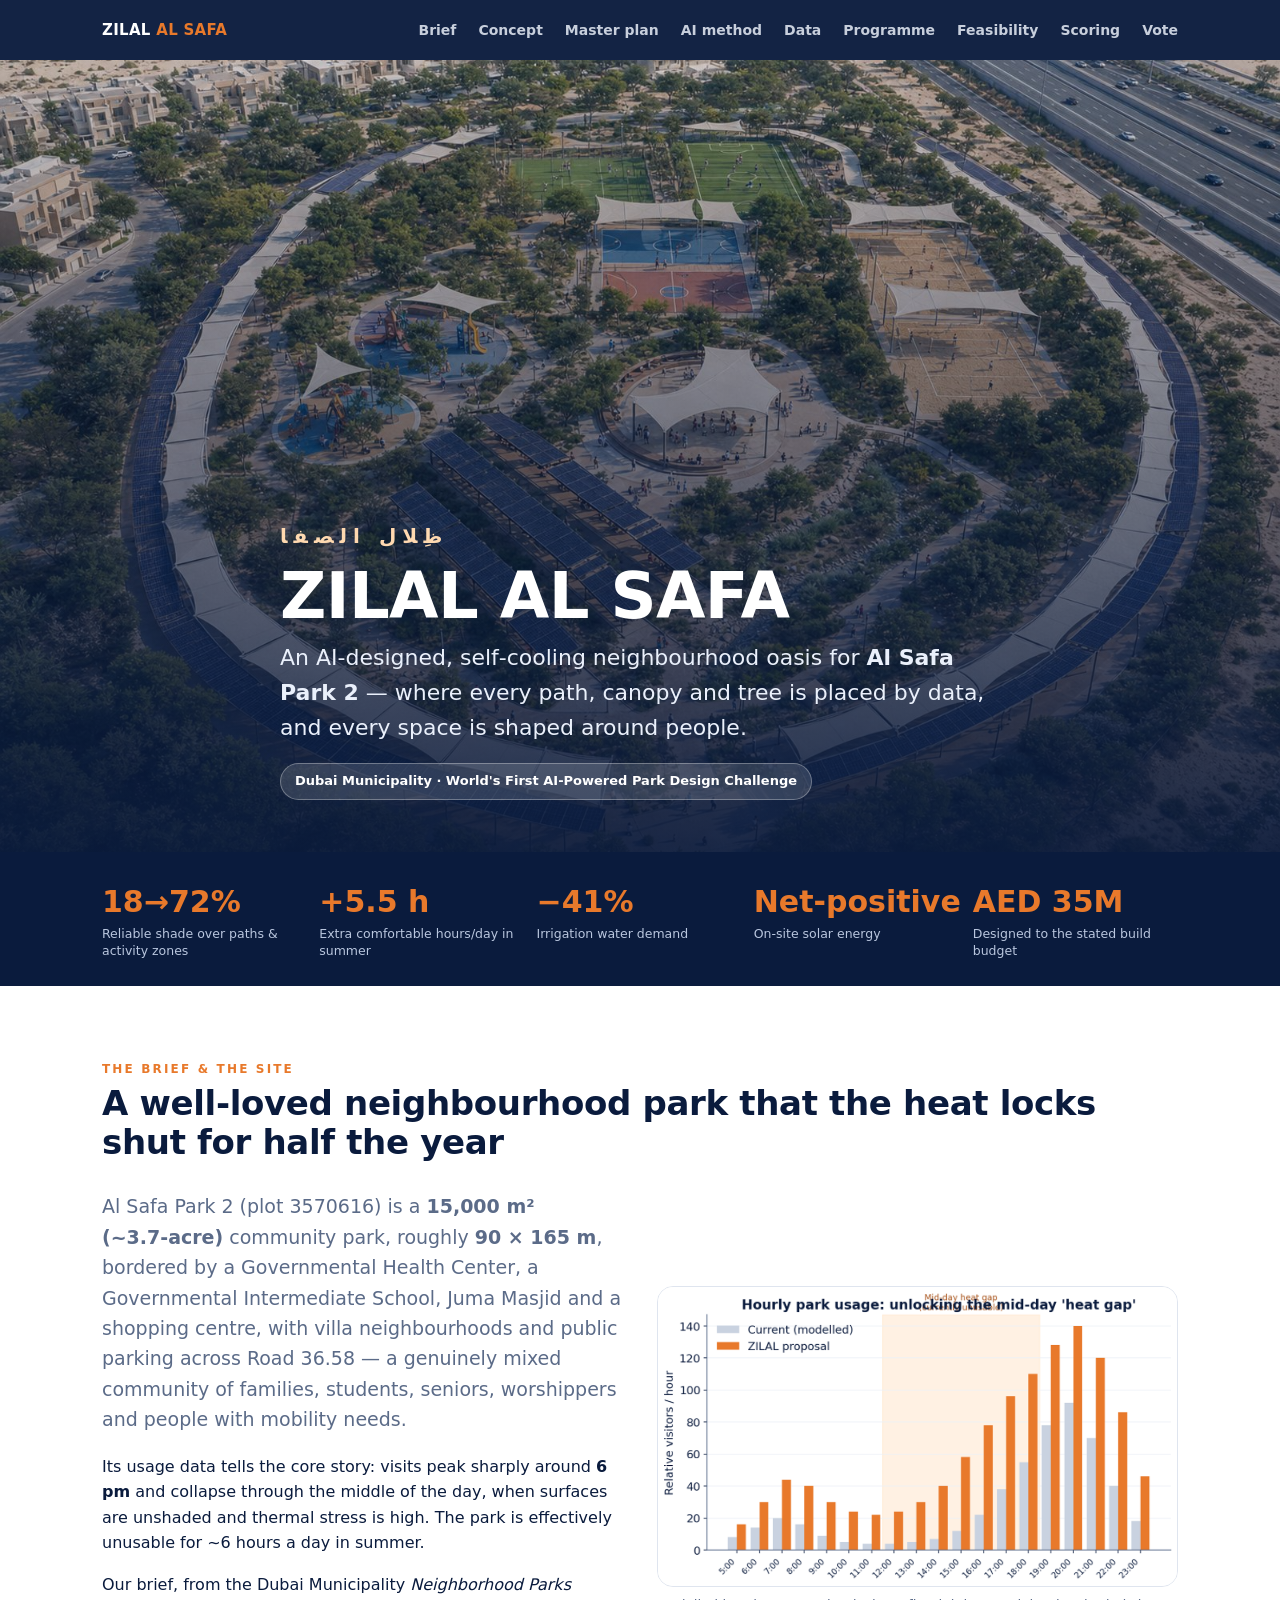
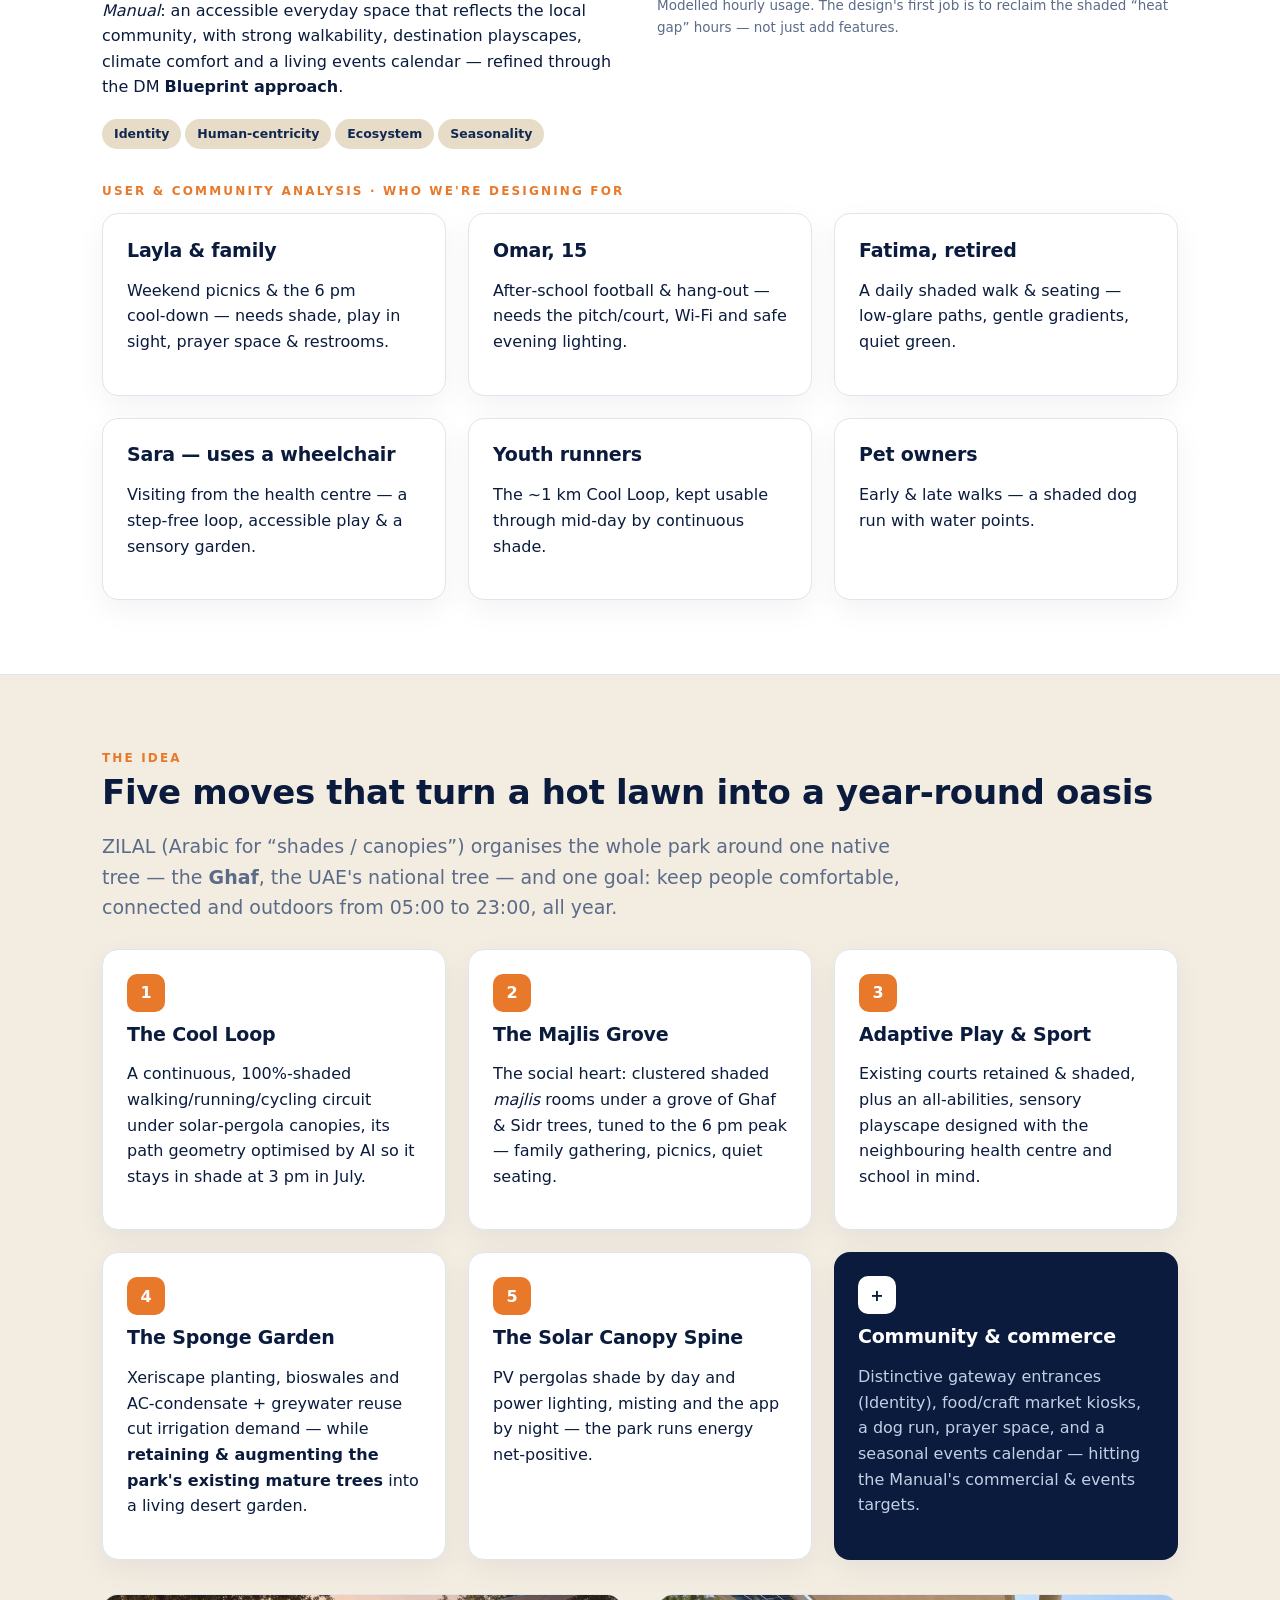
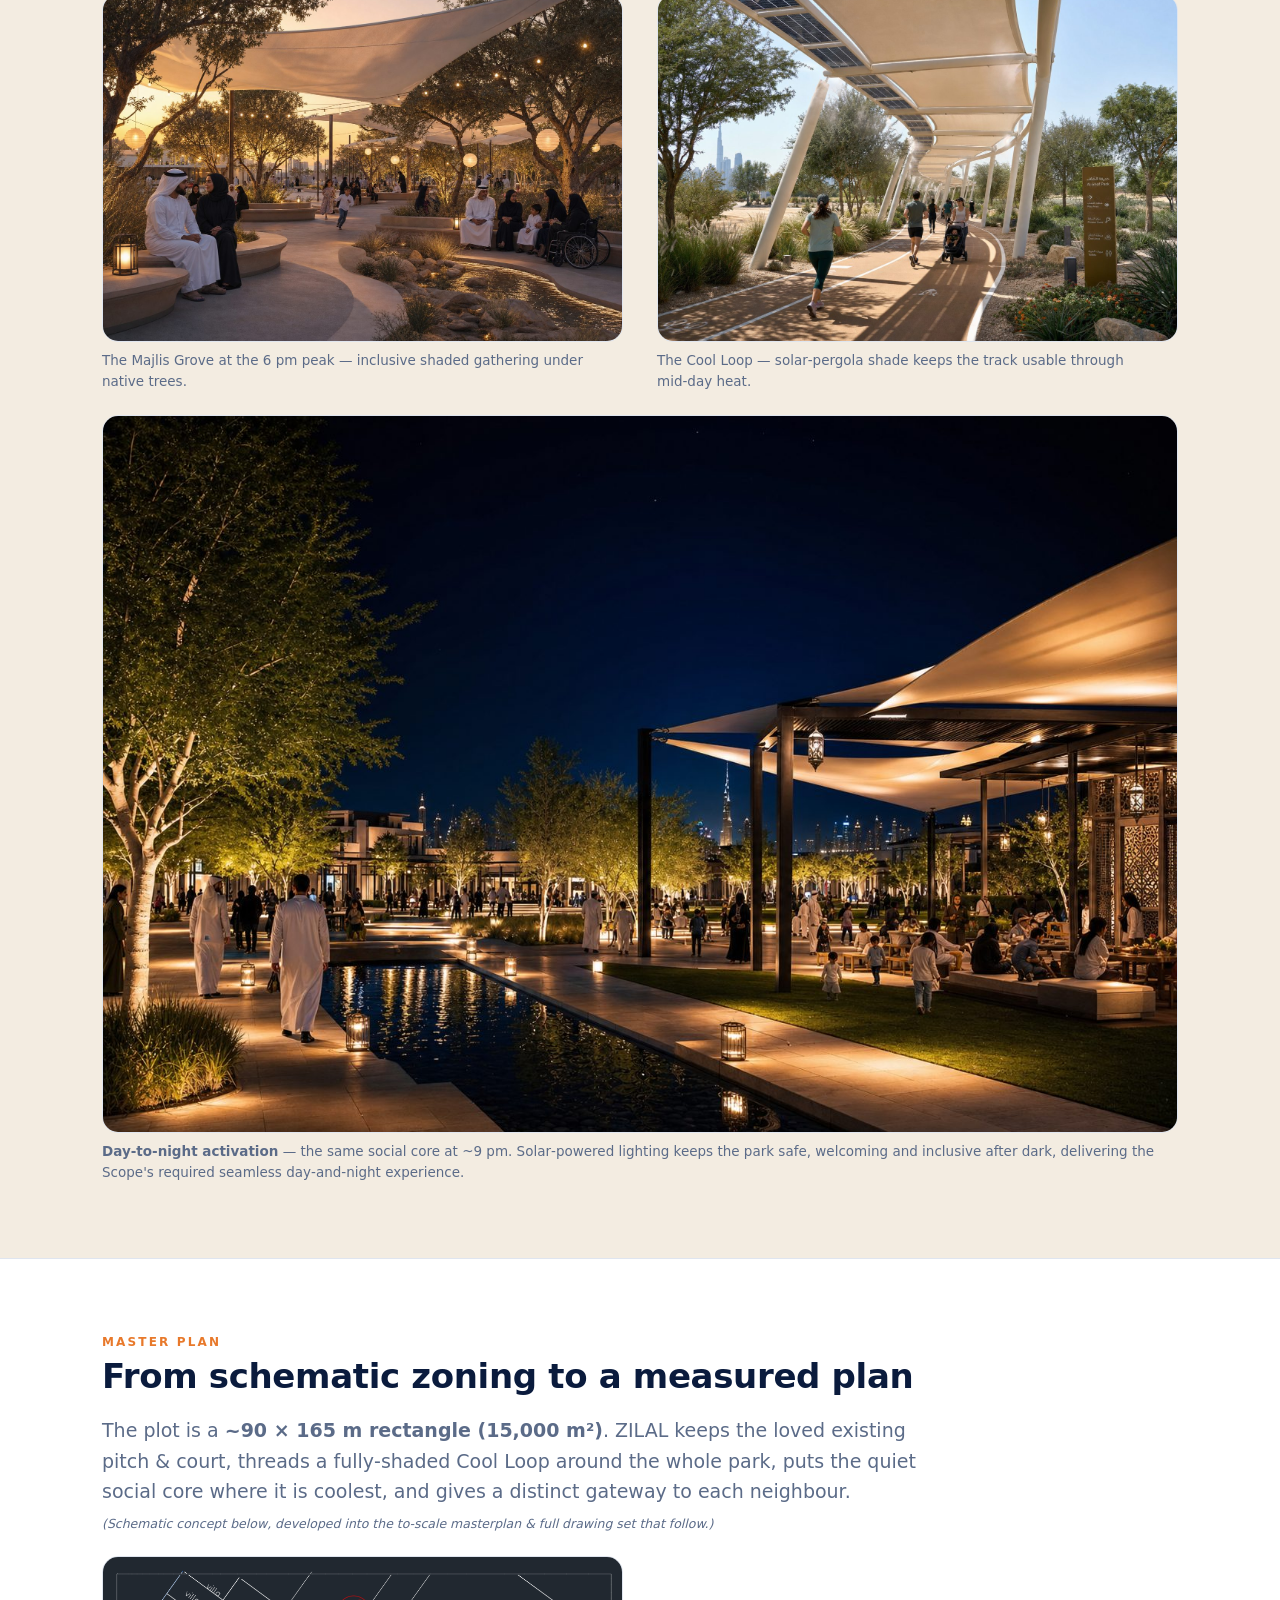
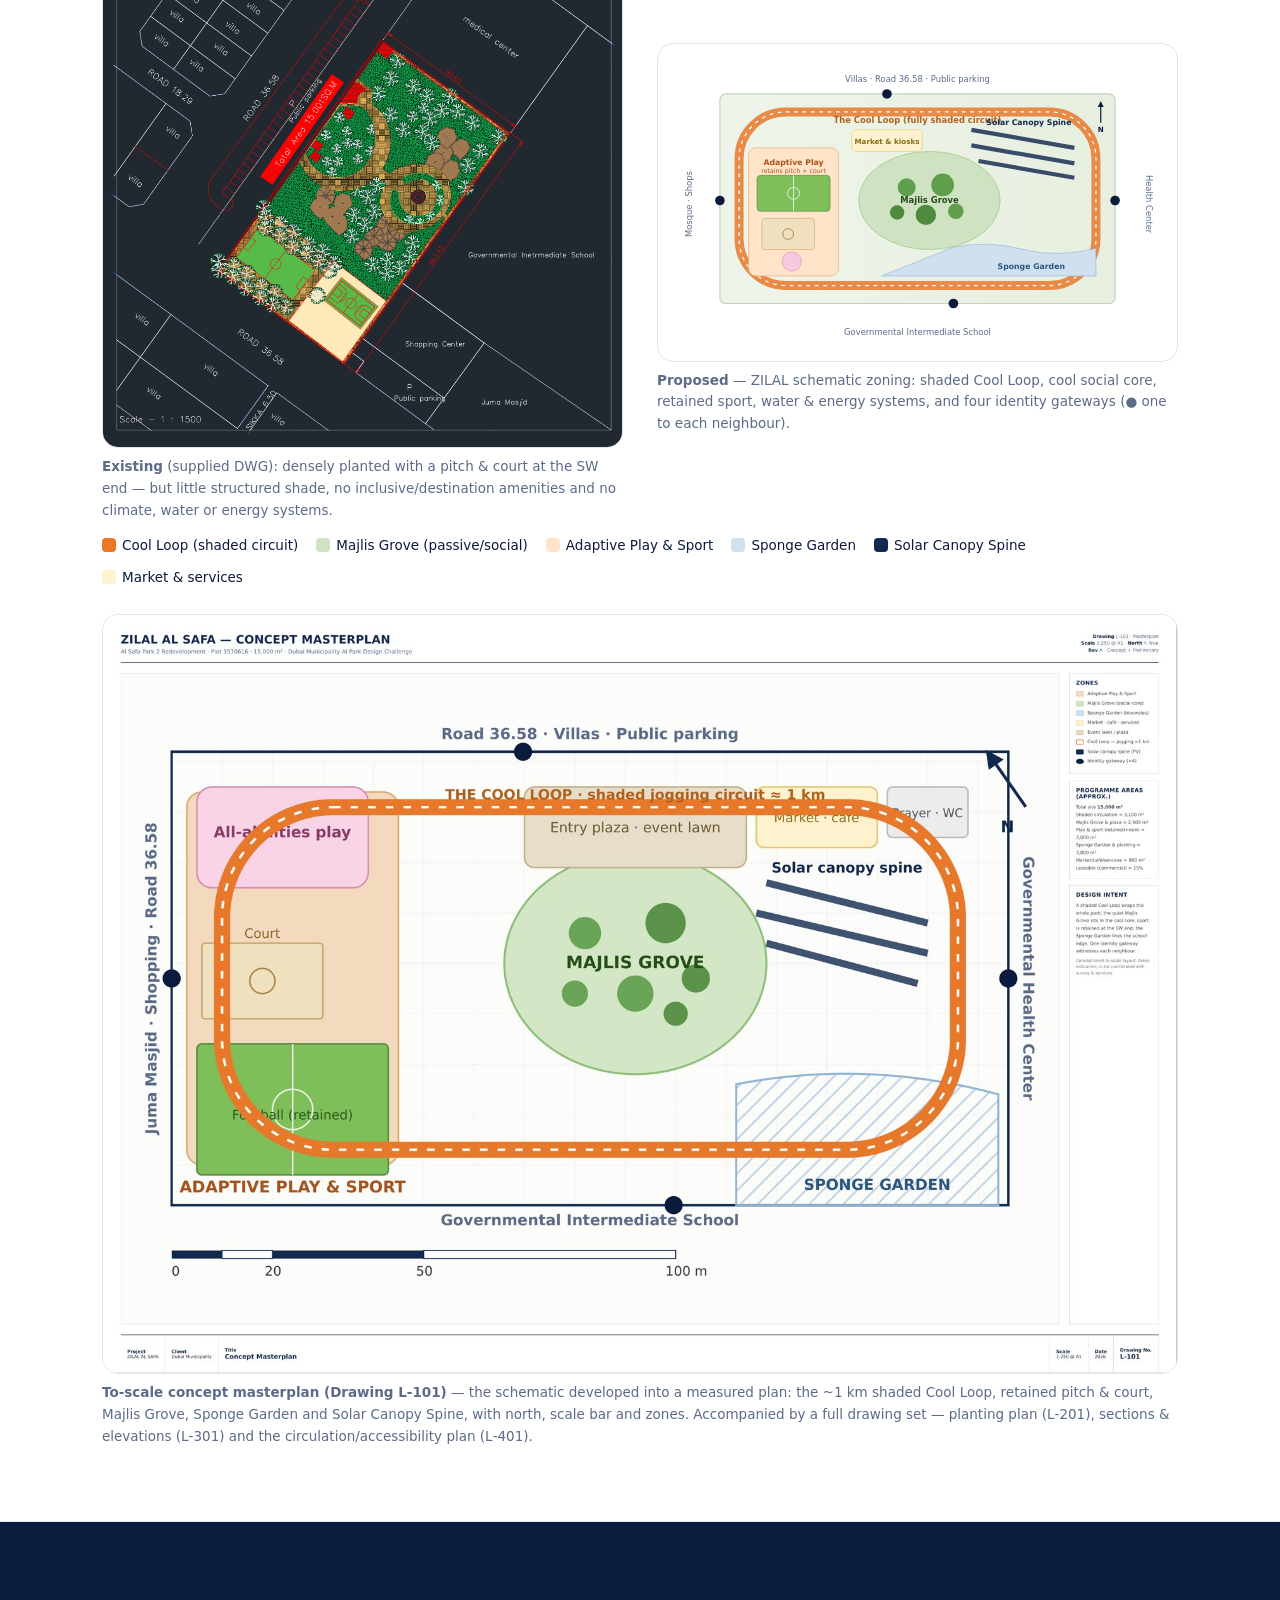
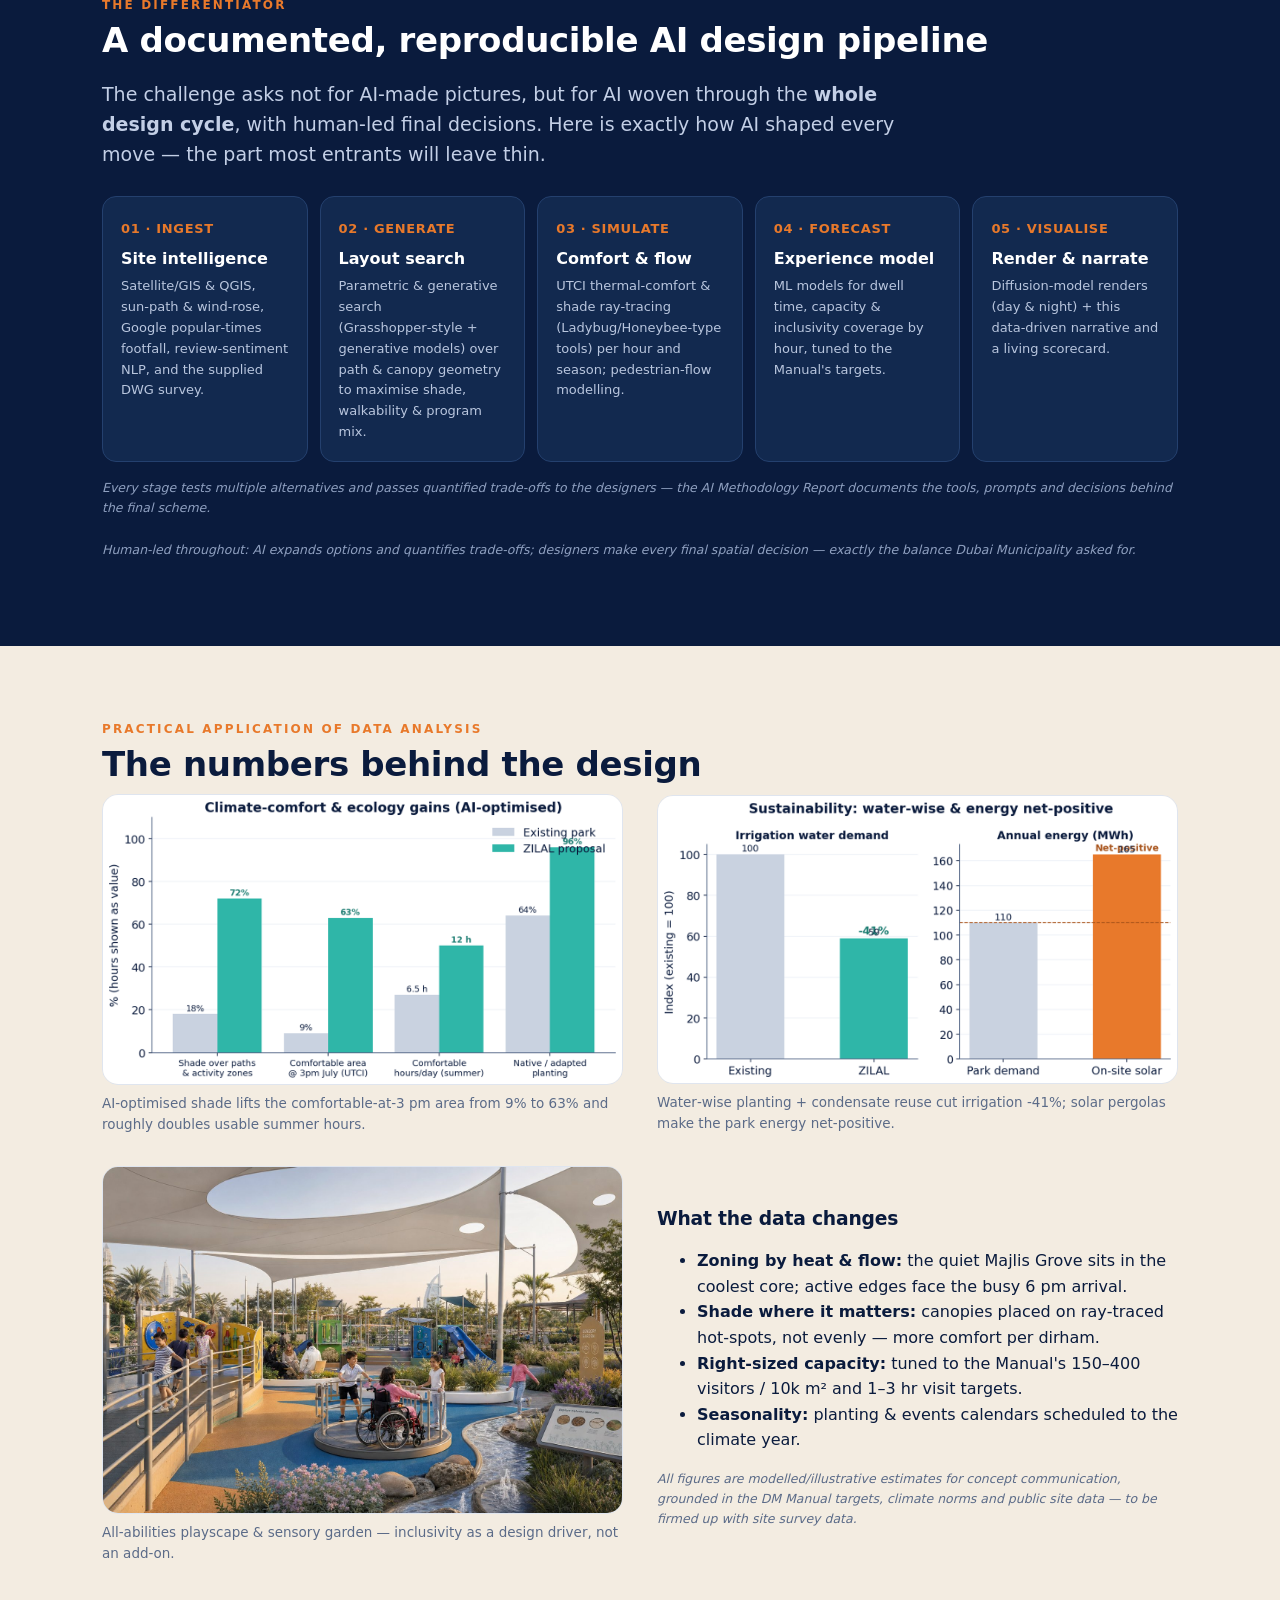
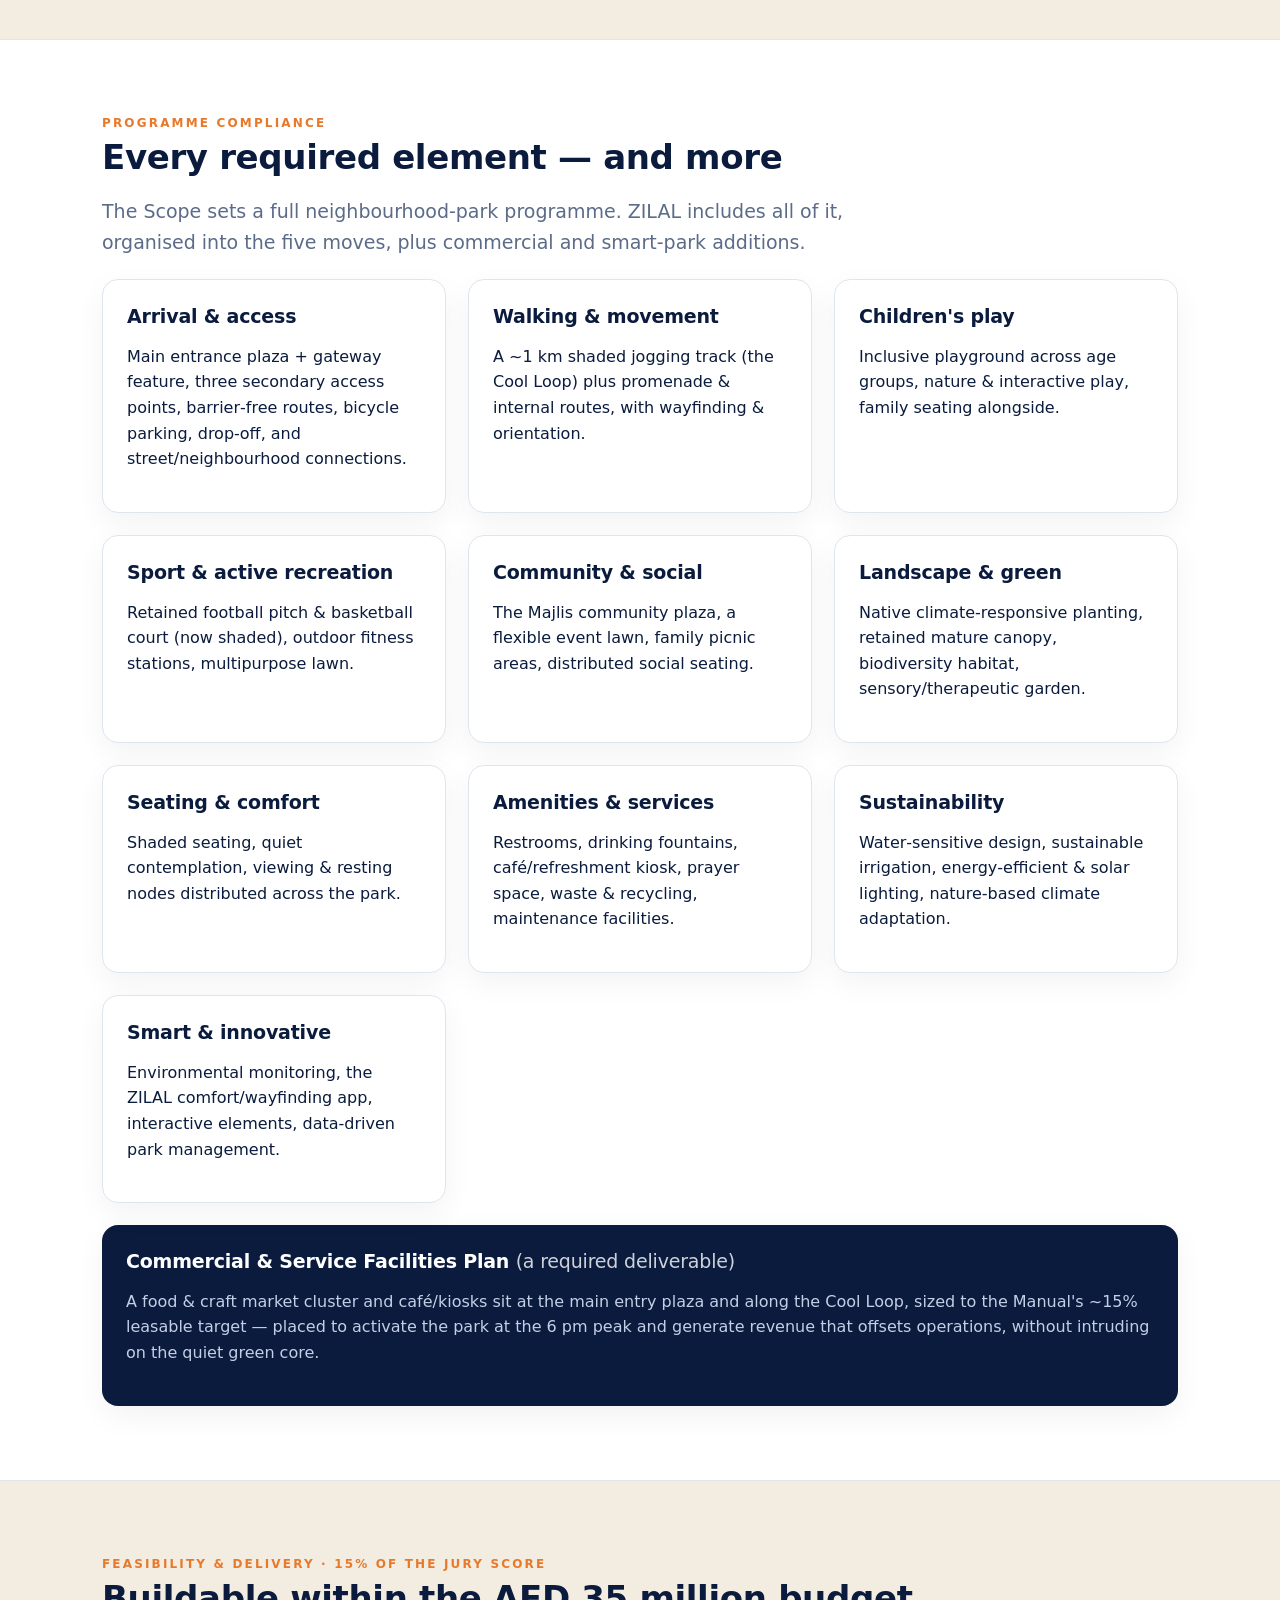
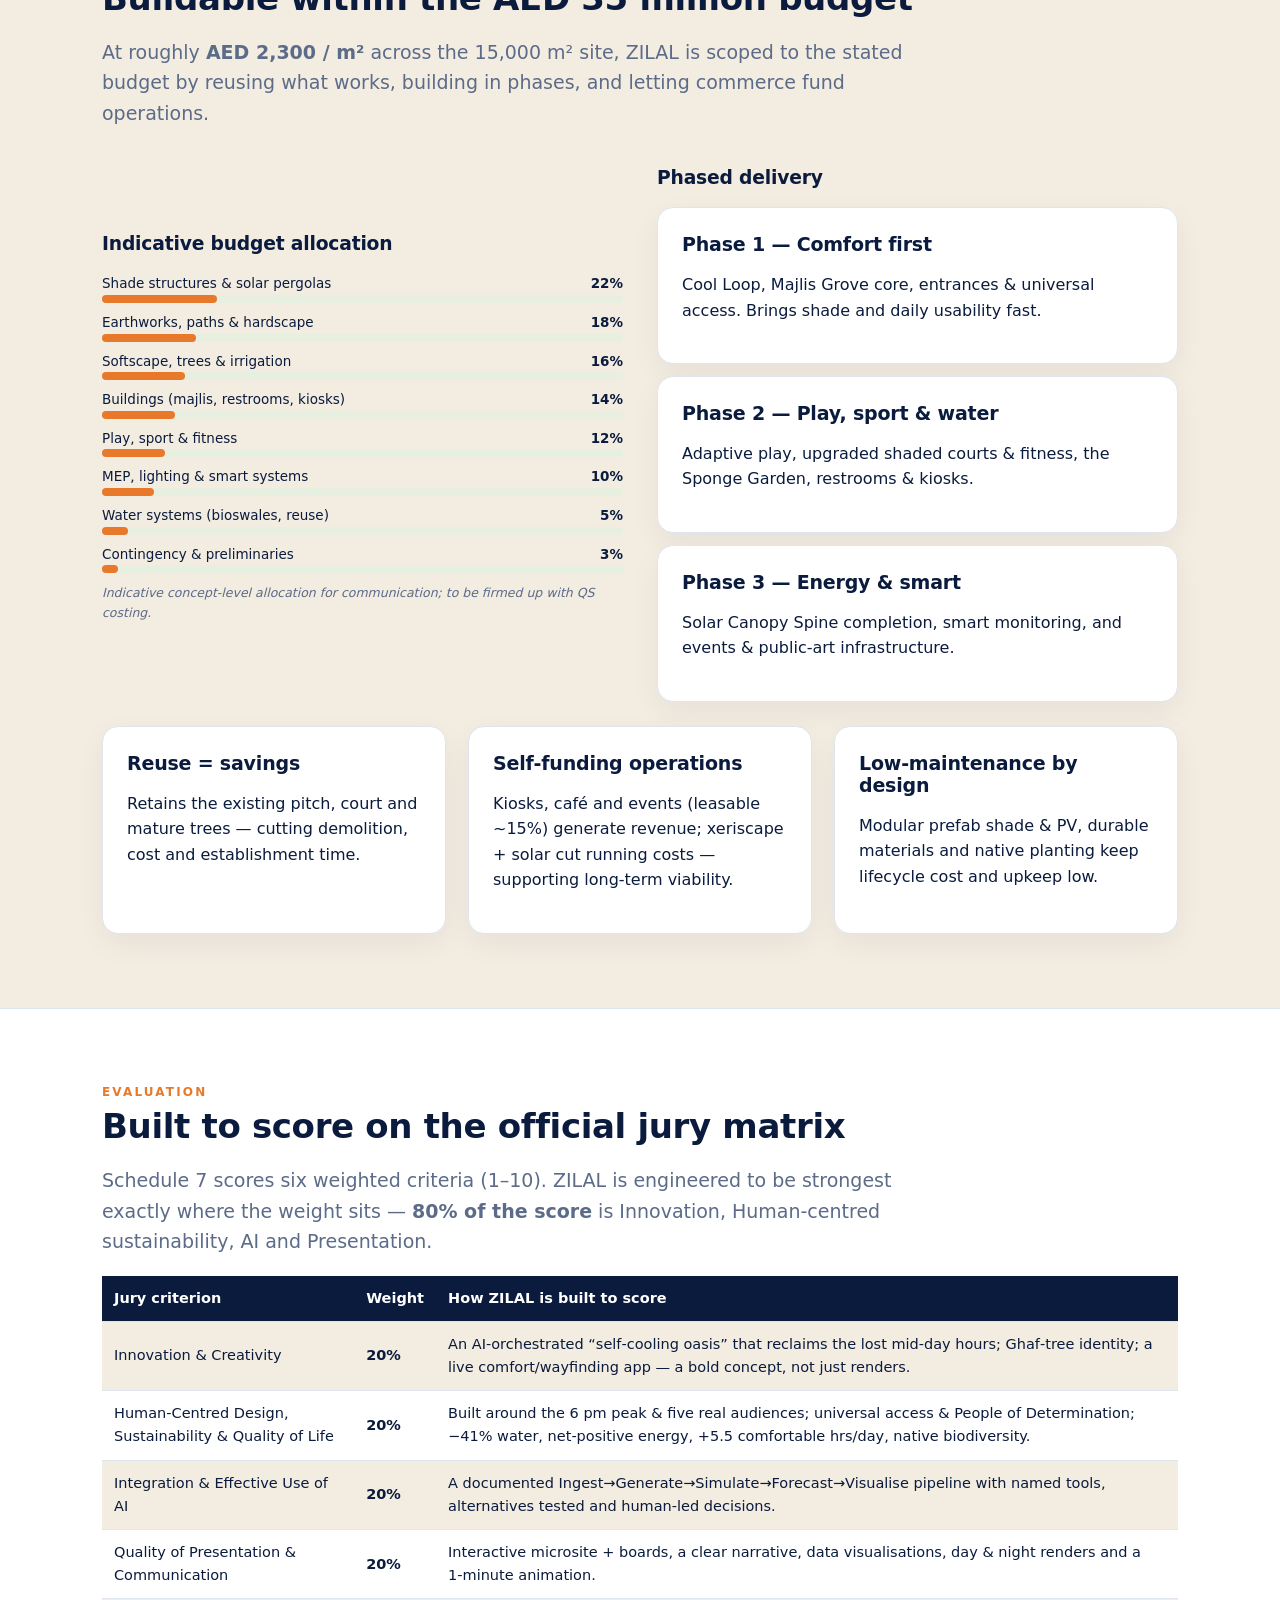
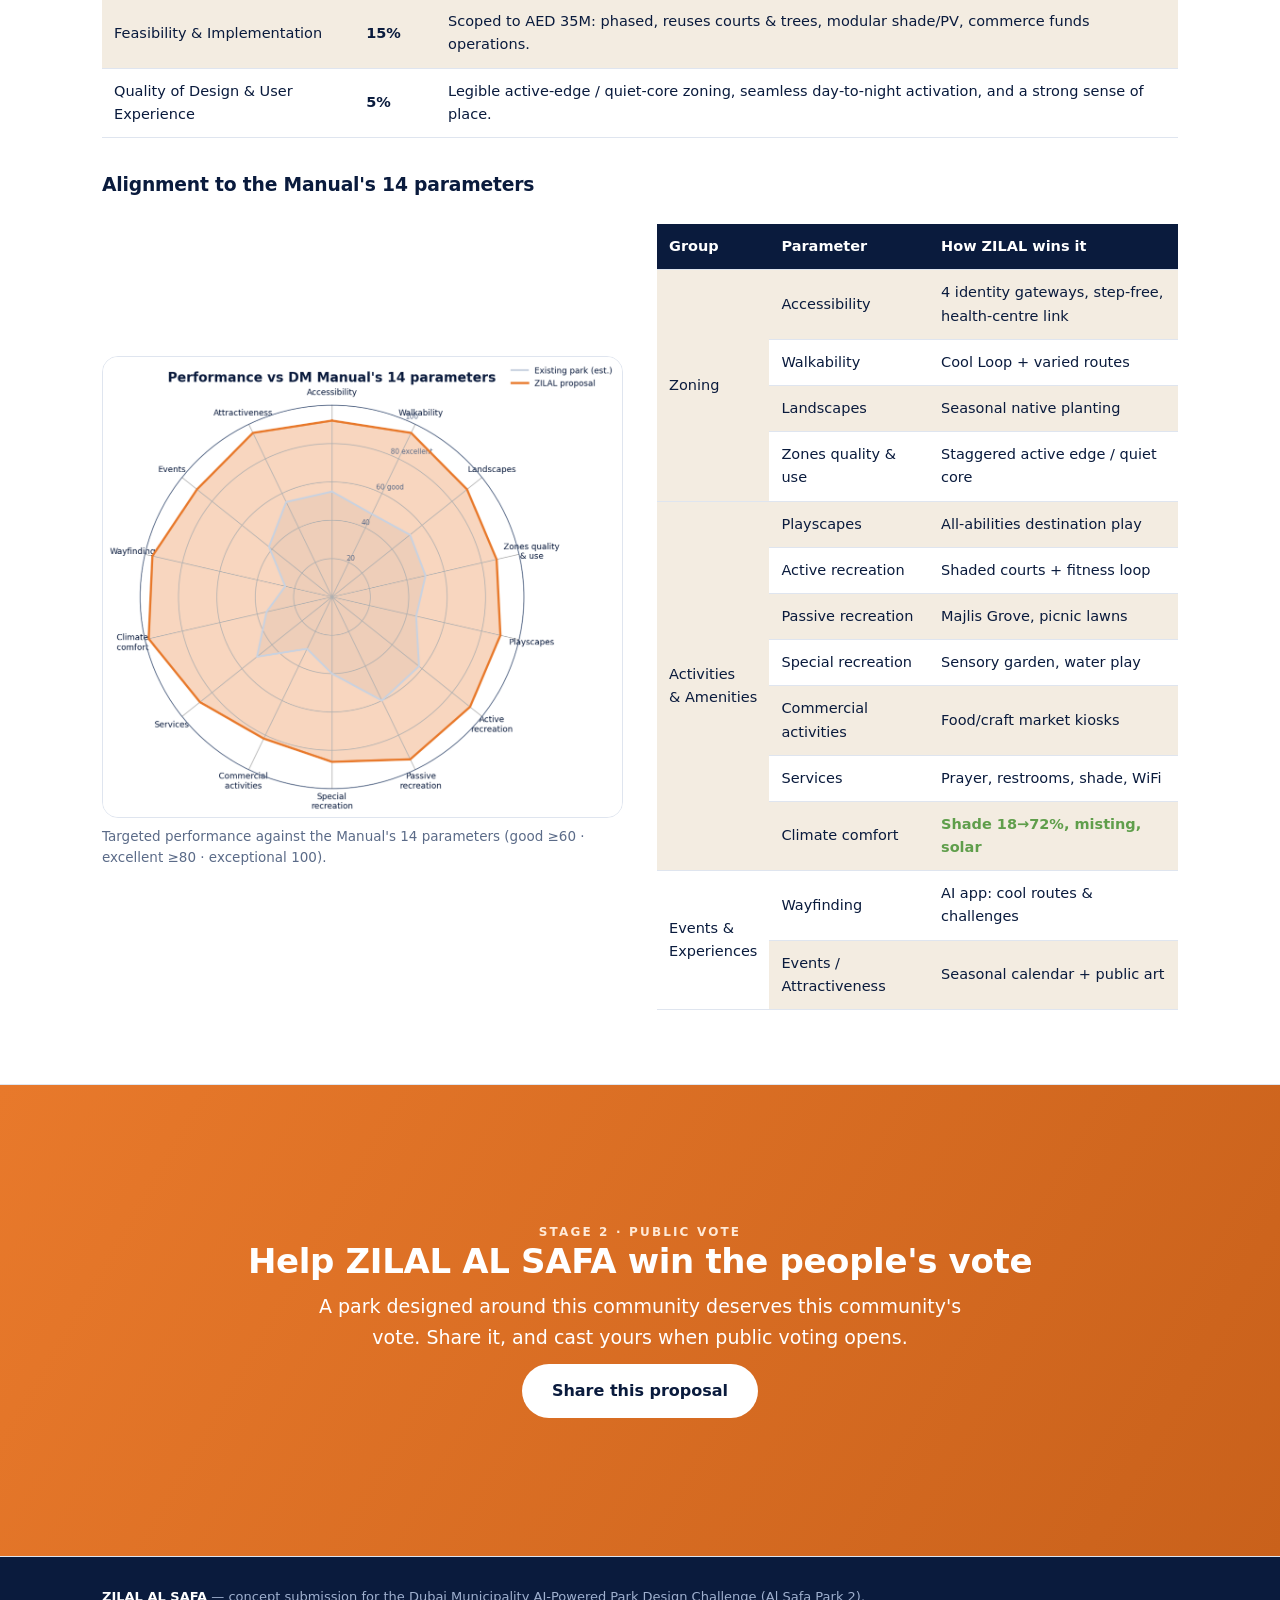
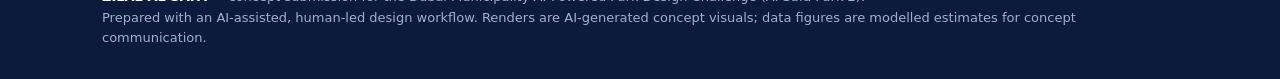
==== site/index.html @ b14496a1 "ZILAL AL SAFA — Dubai Municipality AI Park Design Challenge submission (all 16 deliverables)" ====
<!DOCTYPE html>
<html lang="en">
<head>
<meta charset="UTF-8">
<meta name="viewport" content="width=device-width, initial-scale=1.0">
<title>ZILAL AL SAFA — AI-designed regeneration of Al Safa Park 2</title>
<style>
  :root{
    --navy:#0a1b3d; --navy2:#12294f; --sand:#f3ece1; --sand2:#e7dcc8;
    --orange:#E8792B; --teal:#2fb6a8; --green:#5F9E4B; --ink:#0a1b3d;
    --muted:#5b6b88; --line:#dfe5ef;
  }
  *{box-sizing:border-box}
  html{scroll-behavior:smooth}
  body{margin:0;font-family:'Segoe UI',system-ui,-apple-system,Helvetica,Arial,sans-serif;color:var(--ink);background:#fff;line-height:1.6}
  h1,h2,h3{line-height:1.15;letter-spacing:-.01em}
  a{color:var(--orange);text-decoration:none}
  .wrap{max-width:1120px;margin:0 auto;padding:0 22px}
  .eyebrow{text-transform:uppercase;letter-spacing:.18em;font-size:12px;font-weight:700;color:var(--orange)}
  /* top nav */
  nav{position:sticky;top:0;z-index:50;background:rgba(10,27,61,.96);backdrop-filter:blur(6px)}
  nav .wrap{display:flex;align-items:center;justify-content:space-between;height:60px}
  nav .brand{color:#fff;font-weight:800;letter-spacing:.02em;font-size:15px}
  nav .brand span{color:var(--orange)}
  nav ul{display:flex;gap:22px;list-style:none;margin:0;padding:0}
  nav ul a{color:#cfe;opacity:.85;color:#e7edf7;font-size:14px;font-weight:600}
  nav ul a:hover{color:var(--orange)}
  @media(max-width:820px){nav ul{display:none}}
  /* hero */
  .hero{position:relative;min-height:88vh;display:flex;align-items:flex-end;color:#fff;
    background:linear-gradient(180deg,rgba(10,27,61,.15),rgba(10,27,61,.55) 55%,rgba(10,27,61,.92)),url('img/aerial.jpg') center/cover}
  .hero .wrap{padding-bottom:52px;padding-top:80px}
  .hero .ar{font-size:20px;letter-spacing:.3em;color:#ffd9b0;font-weight:600}
  .hero h1{font-size:64px;margin:.12em 0 .1em;font-weight:800}
  .hero .tag{font-size:22px;max-width:720px;color:#eaf0fb;font-weight:400}
  .hero .pill{display:inline-block;margin-top:18px;background:rgba(255,255,255,.14);border:1px solid rgba(255,255,255,.3);
    padding:7px 14px;border-radius:40px;font-size:13px;font-weight:600}
  @media(max-width:720px){.hero h1{font-size:40px}.hero .tag{font-size:18px}}
  /* stat strip */
  .stats{background:var(--navy);color:#fff}
  .stats .wrap{display:grid;grid-template-columns:repeat(5,1fr);gap:12px;padding:26px 22px}
  .stat b{display:block;font-size:30px;color:var(--orange);font-weight:800}
  .stat small{color:#b9c6de;font-size:12.5px;line-height:1.35;display:block}
  @media(max-width:820px){.stats .wrap{grid-template-columns:repeat(2,1fr)}}
  /* sections */
  section{padding:74px 0;border-bottom:1px solid var(--line)}
  section.alt{background:var(--sand)}
  section.dark{background:var(--navy);color:#fff;border-bottom:none}
  section.dark h2,section.dark h3{color:#fff}
  h2.title{font-size:34px;margin:.15em 0 .3em}
  .lead{font-size:19px;color:var(--muted);max-width:820px}
  section.dark .lead{color:#c3cfe6}
  .grid2{display:grid;grid-template-columns:1fr 1fr;gap:34px;align-items:center}
  .grid3{display:grid;grid-template-columns:repeat(3,1fr);gap:22px}
  @media(max-width:820px){.grid2,.grid3{grid-template-columns:1fr}}
  .card{background:#fff;border:1px solid var(--line);border-radius:16px;padding:24px;box-shadow:0 10px 30px rgba(10,27,61,.05)}
  section.alt .card{background:#fff}
  .card h3{margin:.1em 0 .35em;font-size:19px}
  .card .n{width:38px;height:38px;border-radius:10px;background:var(--orange);color:#fff;display:flex;align-items:center;justify-content:center;font-weight:800;margin-bottom:12px}
  figure{margin:0}
  figure img{width:100%;border-radius:16px;display:block;border:1px solid var(--line)}
  figcaption{color:var(--muted);font-size:13.5px;margin-top:8px}
  section.dark figcaption{color:#9fb0cf}
  .chip{display:inline-block;background:var(--sand2);color:var(--navy2);border-radius:30px;padding:5px 12px;font-size:12.5px;font-weight:600;margin:3px 4px 3px 0}
  /* pipeline */
  .pipe{display:grid;grid-template-columns:repeat(5,1fr);gap:12px;margin-top:26px}
  .pipe .step{background:var(--navy2);border:1px solid #24406e;border-radius:14px;padding:18px}
  .pipe .step b{color:var(--orange);font-size:13px;letter-spacing:.05em}
  .pipe .step h4{margin:.35em 0 .3em;font-size:16px;color:#fff}
  .pipe .step p{margin:0;font-size:13px;color:#b9c6de}
  @media(max-width:820px){.pipe{grid-template-columns:1fr 1fr}}
  /* table */
  table{width:100%;border-collapse:collapse;font-size:14.5px;margin-top:10px}
  th,td{text-align:left;padding:11px 12px;border-bottom:1px solid var(--line)}
  th{background:var(--navy);color:#fff;font-weight:600}
  tr:nth-child(even){background:var(--sand)}
  .tag2{color:var(--green);font-weight:700}
  /* plan svg */
  .planwrap{background:#fff;border:1px solid var(--line);border-radius:16px;padding:14px}
  .legend{display:flex;flex-wrap:wrap;gap:10px 18px;margin-top:14px;font-size:13.5px}
  .legend i{display:inline-block;width:14px;height:14px;border-radius:4px;margin-right:6px;vertical-align:-2px}
  /* vote */
  .vote{background:linear-gradient(120deg,var(--orange),#c9611b);color:#fff;text-align:center}
  .vote .wrap{padding:64px 22px}
  .vote h2{font-size:34px;margin:0 0 .3em;color:#fff}
  .btn{display:inline-block;background:#fff;color:var(--navy);font-weight:800;padding:14px 30px;border-radius:40px;margin-top:12px;font-size:16px}
  footer{background:var(--navy);color:#9fb0cf;font-size:13px;padding:30px 0}
  .note{font-size:12.5px;color:var(--muted);font-style:italic}
  section.dark .note{color:#8fa0c0}
</style>
</head>
<body>

<nav><div class="wrap">
  <div class="brand">ZILAL <span>AL&nbsp;SAFA</span></div>
  <ul>
    <li><a href="#brief">Brief</a></li>
    <li><a href="#concept">Concept</a></li>
    <li><a href="#plan">Master plan</a></li>
    <li><a href="#ai">AI method</a></li>
    <li><a href="#data">Data</a></li>
    <li><a href="#program">Programme</a></li>
    <li><a href="#feas">Feasibility</a></li>
    <li><a href="#score">Scoring</a></li>
    <li><a href="#vote">Vote</a></li>
  </ul>
</div></nav>

<!-- HERO -->
<header class="hero"><div class="wrap">
  <div class="ar">ظِلال الصفا</div>
  <h1>ZILAL AL SAFA</h1>
  <div class="tag">An AI‑designed, self‑cooling neighbourhood oasis for <b>Al Safa Park 2</b> — where every path, canopy and tree is placed by data, and every space is shaped around people.</div>
  <div class="pill">Dubai Municipality · World's First AI‑Powered Park Design Challenge</div>
</div></header>

<!-- STAT STRIP -->
<div class="stats"><div class="wrap">
  <div class="stat"><b>18→72%</b><small>Reliable shade over paths &amp; activity zones</small></div>
  <div class="stat"><b>+5.5 h</b><small>Extra comfortable hours/day in summer</small></div>
  <div class="stat"><b>−41%</b><small>Irrigation water demand</small></div>
  <div class="stat"><b>Net‑positive</b><small>On‑site solar energy</small></div>
  <div class="stat"><b>AED 35M</b><small>Designed to the stated build budget</small></div>
</div></div>

<!-- BRIEF -->
<section id="brief"><div class="wrap">
  <div class="eyebrow">The brief & the site</div>
  <h2 class="title">A well‑loved neighbourhood park that the heat locks shut for half the year</h2>
  <div class="grid2">
    <div>
      <p class="lead">Al Safa Park 2 (plot 3570616) is a <b>15,000 m² (~3.7‑acre)</b> community park, roughly <b>90 × 165 m</b>, bordered by a Governmental Health Center, a Governmental Intermediate School, Juma Masjid and a shopping centre, with villa neighbourhoods and public parking across Road 36.58 — a genuinely mixed community of families, students, seniors, worshippers and people with mobility needs.</p>
      <p>Its usage data tells the core story: visits peak sharply around <b>6 pm</b> and collapse through the middle of the day, when surfaces are unshaded and thermal stress is high. The park is effectively unusable for ~6 hours a day in summer.</p>
      <p>Our brief, from the Dubai Municipality <i>Neighborhood Parks Manual</i>: an accessible everyday space that reflects the local community, with strong walkability, destination playscapes, climate comfort and a living events calendar — refined through the DM <b>Blueprint approach</b>.</p>
      <div style="margin-top:14px">
        <span class="chip">Identity</span><span class="chip">Human‑centricity</span><span class="chip">Ecosystem</span><span class="chip">Seasonality</span>
      </div>
    </div>
    <figure>
      <img src="img/footfall.png" alt="Hourly usage chart showing the mid-day heat gap">
      <figcaption>Modelled hourly usage. The design's first job is to reclaim the shaded “heat gap” hours — not just add features.</figcaption>
    </figure>
  </div>
  <div style="margin-top:30px">
    <div class="eyebrow" style="margin-bottom:12px">User &amp; community analysis · who we're designing for</div>
    <div class="grid3">
      <div class="card"><h3>Layla &amp; family</h3><p>Weekend picnics &amp; the 6 pm cool‑down — needs shade, play in sight, prayer space &amp; restrooms.</p></div>
      <div class="card"><h3>Omar, 15</h3><p>After‑school football &amp; hang‑out — needs the pitch/court, Wi‑Fi and safe evening lighting.</p></div>
      <div class="card"><h3>Fatima, retired</h3><p>A daily shaded walk &amp; seating — low‑glare paths, gentle gradients, quiet green.</p></div>
      <div class="card"><h3>Sara — uses a wheelchair</h3><p>Visiting from the health centre — a step‑free loop, accessible play &amp; a sensory garden.</p></div>
      <div class="card"><h3>Youth runners</h3><p>The ~1 km Cool Loop, kept usable through mid‑day by continuous shade.</p></div>
      <div class="card"><h3>Pet owners</h3><p>Early &amp; late walks — a shaded dog run with water points.</p></div>
    </div>
  </div>
</div></section>

<!-- CONCEPT -->
<section id="concept" class="alt"><div class="wrap">
  <div class="eyebrow">The idea</div>
  <h2 class="title">Five moves that turn a hot lawn into a year‑round oasis</h2>
  <p class="lead">ZILAL (Arabic for “shades / canopies”) organises the whole park around one native tree — the <b>Ghaf</b>, the UAE's national tree — and one goal: keep people comfortable, connected and outdoors from 05:00 to 23:00, all year.</p>
  <div class="grid3" style="margin-top:26px">
    <div class="card"><div class="n">1</div><h3>The Cool Loop</h3><p>A continuous, 100%‑shaded walking/running/cycling circuit under solar‑pergola canopies, its path geometry optimised by AI so it stays in shade at 3 pm in July.</p></div>
    <div class="card"><div class="n">2</div><h3>The Majlis Grove</h3><p>The social heart: clustered shaded <i>majlis</i> rooms under a grove of Ghaf &amp; Sidr trees, tuned to the 6 pm peak — family gathering, picnics, quiet seating.</p></div>
    <div class="card"><div class="n">3</div><h3>Adaptive Play &amp; Sport</h3><p>Existing courts retained &amp; shaded, plus an all‑abilities, sensory playscape designed with the neighbouring health centre and school in mind.</p></div>
    <div class="card"><div class="n">4</div><h3>The Sponge Garden</h3><p>Xeriscape planting, bioswales and AC‑condensate + greywater reuse cut irrigation demand — while <b>retaining &amp; augmenting the park's existing mature trees</b> into a living desert garden.</p></div>
    <div class="card"><div class="n">5</div><h3>The Solar Canopy Spine</h3><p>PV pergolas shade by day and power lighting, misting and the app by night — the park runs energy net‑positive.</p></div>
    <div class="card" style="background:var(--navy);color:#fff;border:none"><div class="n" style="background:#fff;color:var(--navy)">+</div><h3 style="color:#fff">Community &amp; commerce</h3><p style="color:#c3cfe6">Distinctive gateway entrances (Identity), food/craft market kiosks, a dog run, prayer space, and a seasonal events calendar — hitting the Manual's commercial &amp; events targets.</p></div>
  </div>
  <div class="grid2" style="margin-top:34px">
    <figure><img src="img/majlis.jpg" alt="Shaded majlis grove at dusk"><figcaption>The Majlis Grove at the 6 pm peak — inclusive shaded gathering under native trees.</figcaption></figure>
    <figure><img src="img/coolloop.jpg" alt="The Cool Loop shaded solar path"><figcaption>The Cool Loop — solar‑pergola shade keeps the track usable through mid‑day heat.</figcaption></figure>
  </div>
  <figure style="margin-top:22px"><img src="img/night.jpg" alt="The park at night, illuminated"><figcaption><b>Day‑to‑night activation</b> — the same social core at ~9 pm. Solar‑powered lighting keeps the park safe, welcoming and inclusive after dark, delivering the Scope's required seamless day‑and‑night experience.</figcaption></figure>
</div></section>

<!-- MASTER PLAN -->
<section id="plan"><div class="wrap">
  <div class="eyebrow">Master plan</div>
  <h2 class="title">From schematic zoning to a measured plan</h2>
  <p class="lead">The plot is a <b>~90 × 165 m rectangle (15,000 m²)</b>. ZILAL keeps the loved existing pitch &amp; court, threads a fully‑shaded Cool Loop around the whole park, puts the quiet social core where it is coolest, and gives a distinct gateway to each neighbour. <span class="note">(Schematic concept below, developed into the to‑scale masterplan &amp; full drawing set that follow.)</span></p>
  <div class="grid2" style="margin-top:18px">
    <figure><img src="img/existing_plan.png" alt="Existing park layout from the supplied DWG">
      <figcaption><b>Existing</b> (supplied DWG): densely planted with a pitch &amp; court at the SW end — but little structured shade, no inclusive/destination amenities and no climate, water or energy systems.</figcaption></figure>
    <figure>
    <div class="planwrap">
    <svg viewBox="0 0 820 470" width="100%" role="img" aria-label="ZILAL proposed schematic zoning of Al Safa Park 2">
      <defs><linearGradient id="g" x1="0" x2="1"><stop offset="0" stop-color="#eef4ea"/><stop offset="1" stop-color="#e7efe0"/></linearGradient></defs>
      <!-- context labels -->
      <text x="410" y="40" font-size="14" fill="#5b6b88" text-anchor="middle">Villas · Road 36.58 · Public parking</text>
      <text x="410" y="462" font-size="14" fill="#5b6b88" text-anchor="middle">Governmental Intermediate School</text>
      <text x="34" y="244" font-size="14" fill="#5b6b88" text-anchor="middle" transform="rotate(-90 34 244)">Mosque · Shops</text>
      <text x="792" y="244" font-size="14" fill="#5b6b88" text-anchor="middle" transform="rotate(90 792 244)">Health Center</text>
      <!-- plot -->
      <rect x="80" y="60" width="660" height="350" rx="10" fill="url(#g)" stroke="#c3d3b8" stroke-width="2"/>
      <!-- north arrow -->
      <g transform="translate(716,90)"><line x1="0" y1="18" x2="0" y2="-14" stroke="#0a1b3d" stroke-width="2"/><path d="M0 -18 L5 -8 L-5 -8 Z" fill="#0a1b3d"/><text x="0" y="34" font-size="12" fill="#0a1b3d" text-anchor="middle" font-weight="700">N</text></g>
      <!-- cool loop -->
      <rect x="112" y="90" width="596" height="290" rx="78" fill="none" stroke="#E8792B" stroke-width="15" stroke-opacity=".85"/>
      <rect x="112" y="90" width="596" height="290" rx="78" fill="none" stroke="#fff" stroke-width="2" stroke-dasharray="6 8"/>
      <text x="410" y="108" font-size="14" font-weight="700" fill="#b4611c" text-anchor="middle">The Cool Loop (fully shaded circuit)</text>
      <!-- Adaptive Play & Sport (SW / left) -->
      <rect x="128" y="150" width="150" height="214" rx="12" fill="#ffe4c9" stroke="#eaa96a"/>
      <rect x="142" y="196" width="122" height="60" rx="6" fill="#7fbf5a" stroke="#4f8a3e"/><line x1="203" y1="196" x2="203" y2="256" stroke="#e9f4df" stroke-width="1.5"/><circle cx="203" cy="226" r="10" fill="none" stroke="#e9f4df" stroke-width="1.5"/>
      <rect x="150" y="268" width="88" height="52" rx="5" fill="#efe0bf" stroke="#c9a86a"/><circle cx="194" cy="294" r="9" fill="none" stroke="#a98842" stroke-width="1.5"/>
      <circle cx="200" cy="340" r="16" fill="#f7c9e0" stroke="#d98cb6"/>
      <text x="203" y="178" font-size="13" font-weight="700" fill="#a8531a" text-anchor="middle">Adaptive Play</text>
      <text x="203" y="192" font-size="10.5" fill="#a8531a" text-anchor="middle">retains pitch + court</text>
      <!-- Majlis Grove core -->
      <ellipse cx="430" cy="238" rx="118" ry="82" fill="#cfe3c2" stroke="#8fbf78"/>
      <circle cx="392" cy="216" r="15" fill="#5F9E4B"/><circle cx="452" cy="212" r="19" fill="#5F9E4B"/><circle cx="424" cy="262" r="17" fill="#4f8a3e"/><circle cx="474" cy="256" r="13" fill="#5F9E4B"/><circle cx="376" cy="258" r="12" fill="#4f8a3e"/>
      <text x="430" y="242" font-size="14" font-weight="700" fill="#26491a" text-anchor="middle">Majlis Grove</text>
      <!-- Solar Canopy Spine -->
      <g stroke="#12294f" stroke-width="7" stroke-opacity=".82"><line x1="500" y1="120" x2="672" y2="150"/><line x1="500" y1="146" x2="672" y2="176"/><line x1="512" y1="172" x2="672" y2="200"/></g>
      <text x="596" y="112" font-size="13" font-weight="700" fill="#12294f" text-anchor="middle">Solar Canopy Spine</text>
      <!-- Sponge Garden (SE / bottom-right) -->
      <path d="M470 316 q60 -12 118 4 q54 14 120 -2 v46 h-358 z" fill="#cfe0ef" stroke="#8fb4d8"/>
      <text x="600" y="352" font-size="13" font-weight="700" fill="#2b567f" text-anchor="middle">Sponge Garden</text>
      <!-- Market & kiosks near main entry -->
      <rect x="300" y="120" width="118" height="36" rx="8" fill="#fff2cf" stroke="#e3c96b"/>
      <text x="359" y="143" font-size="12" font-weight="700" fill="#8a6d16" text-anchor="middle">Market &amp; kiosks</text>
      <!-- gateways -->
      <g fill="#0a1b3d"><circle cx="359" cy="60" r="8"/><circle cx="470" cy="410" r="8"/><circle cx="80" cy="238" r="8"/><circle cx="740" cy="238" r="8"/></g>
      <text x="410" y="60" font-size="11" fill="#fff" text-anchor="middle" dy="4" font-weight="700"></text>
    </svg>
    </div>
    <figcaption><b>Proposed</b> — ZILAL schematic zoning: shaded Cool Loop, cool social core, retained sport, water &amp; energy systems, and four identity gateways (● one to each neighbour).</figcaption>
    </figure>
  </div>
  <div class="legend">
    <span><i style="background:#E8792B"></i>Cool Loop (shaded circuit)</span>
    <span><i style="background:#cfe3c2"></i>Majlis Grove (passive/social)</span>
    <span><i style="background:#ffe4c9"></i>Adaptive Play &amp; Sport</span>
    <span><i style="background:#cfe0ef"></i>Sponge Garden</span>
    <span><i style="background:#12294f"></i>Solar Canopy Spine</span>
    <span><i style="background:#fff2cf"></i>Market &amp; services</span>
  </div>
  <figure style="margin-top:26px"><img src="img/masterplan.jpg" alt="To-scale concept masterplan, Drawing L-101">
    <figcaption><b>To‑scale concept masterplan (Drawing&nbsp;L‑101)</b> — the schematic developed into a measured plan: the ~1&nbsp;km shaded Cool Loop, retained pitch &amp; court, Majlis Grove, Sponge Garden and Solar Canopy Spine, with north, scale bar and zones. Accompanied by a full drawing set — planting plan (L‑201), sections &amp; elevations (L‑301) and the circulation/accessibility plan (L‑401).</figcaption></figure>
</div></section>

<!-- AI METHOD -->
<section id="ai" class="dark"><div class="wrap">
  <div class="eyebrow">The differentiator</div>
  <h2 class="title">A documented, reproducible AI design pipeline</h2>
  <p class="lead">The challenge asks not for AI‑made pictures, but for AI woven through the <b>whole design cycle</b>, with human‑led final decisions. Here is exactly how AI shaped every move — the part most entrants will leave thin.</p>
  <div class="pipe">
    <div class="step"><b>01 · INGEST</b><h4>Site intelligence</h4><p>Satellite/GIS &amp; QGIS, sun‑path &amp; wind‑rose, Google popular‑times footfall, review‑sentiment NLP, and the supplied DWG survey.</p></div>
    <div class="step"><b>02 · GENERATE</b><h4>Layout search</h4><p>Parametric &amp; generative search (Grasshopper‑style + generative models) over path &amp; canopy geometry to maximise shade, walkability &amp; program mix.</p></div>
    <div class="step"><b>03 · SIMULATE</b><h4>Comfort &amp; flow</h4><p>UTCI thermal‑comfort &amp; shade ray‑tracing (Ladybug/Honeybee‑type tools) per hour and season; pedestrian‑flow modelling.</p></div>
    <div class="step"><b>04 · FORECAST</b><h4>Experience model</h4><p>ML models for dwell time, capacity &amp; inclusivity coverage by hour, tuned to the Manual's targets.</p></div>
    <div class="step"><b>05 · VISUALISE</b><h4>Render &amp; narrate</h4><p>Diffusion‑model renders (day &amp; night) + this data‑driven narrative and a living scorecard.</p></div>
  </div>
  <p class="note" style="margin-top:16px">Every stage tests multiple alternatives and passes quantified trade‑offs to the designers — the AI Methodology Report documents the tools, prompts and decisions behind the final scheme.</p>
  <p class="note" style="margin-top:22px">Human‑led throughout: AI expands options and quantifies trade‑offs; designers make every final spatial decision — exactly the balance Dubai Municipality asked for.</p>
</div></section>

<!-- DATA -->
<section id="data" class="alt"><div class="wrap">
  <div class="eyebrow">Practical application of data analysis</div>
  <h2 class="title">The numbers behind the design</h2>
  <div class="grid2" style="margin-top:10px">
    <figure><img src="img/comfort.png" alt="Comfort and ecology gains chart"><figcaption>AI‑optimised shade lifts the comfortable‑at‑3 pm area from 9% to 63% and roughly doubles usable summer hours.</figcaption></figure>
    <figure><img src="img/resources.png" alt="Water and energy chart"><figcaption>Water‑wise planting + condensate reuse cut irrigation ‑41%; solar pergolas make the park energy net‑positive.</figcaption></figure>
  </div>
  <div class="grid2" style="margin-top:30px">
    <figure><img src="img/play.jpg" alt="All-abilities playground and sensory garden"><figcaption>All‑abilities playscape &amp; sensory garden — inclusivity as a design driver, not an add‑on.</figcaption></figure>
    <div>
      <h3>What the data changes</h3>
      <ul>
        <li><b>Zoning by heat &amp; flow:</b> the quiet Majlis Grove sits in the coolest core; active edges face the busy 6 pm arrival.</li>
        <li><b>Shade where it matters:</b> canopies placed on ray‑traced hot‑spots, not evenly — more comfort per dirham.</li>
        <li><b>Right‑sized capacity:</b> tuned to the Manual's 150–400 visitors / 10k m² and 1–3 hr visit targets.</li>
        <li><b>Seasonality:</b> planting &amp; events calendars scheduled to the climate year.</li>
      </ul>
      <p class="note">All figures are modelled/illustrative estimates for concept communication, grounded in the DM Manual targets, climate norms and public site data — to be firmed up with site survey data.</p>
    </div>
  </div>
</div></section>

<!-- PROGRAMME -->
<section id="program"><div class="wrap">
  <div class="eyebrow">Programme compliance</div>
  <h2 class="title">Every required element — and more</h2>
  <p class="lead">The Scope sets a full neighbourhood‑park programme. ZILAL includes all of it, organised into the five moves, plus commercial and smart‑park additions.</p>
  <div class="grid3" style="margin-top:22px">
    <div class="card"><h3>Arrival &amp; access</h3><p>Main entrance plaza + gateway feature, three secondary access points, barrier‑free routes, bicycle parking, drop‑off, and street/neighbourhood connections.</p></div>
    <div class="card"><h3>Walking &amp; movement</h3><p>A ~1 km shaded jogging track (the Cool Loop) plus promenade &amp; internal routes, with wayfinding &amp; orientation.</p></div>
    <div class="card"><h3>Children's play</h3><p>Inclusive playground across age groups, nature &amp; interactive play, family seating alongside.</p></div>
    <div class="card"><h3>Sport &amp; active recreation</h3><p>Retained football pitch &amp; basketball court (now shaded), outdoor fitness stations, multipurpose lawn.</p></div>
    <div class="card"><h3>Community &amp; social</h3><p>The Majlis community plaza, a flexible event lawn, family picnic areas, distributed social seating.</p></div>
    <div class="card"><h3>Landscape &amp; green</h3><p>Native climate‑responsive planting, retained mature canopy, biodiversity habitat, sensory/therapeutic garden.</p></div>
    <div class="card"><h3>Seating &amp; comfort</h3><p>Shaded seating, quiet contemplation, viewing &amp; resting nodes distributed across the park.</p></div>
    <div class="card"><h3>Amenities &amp; services</h3><p>Restrooms, drinking fountains, café/refreshment kiosk, prayer space, waste &amp; recycling, maintenance facilities.</p></div>
    <div class="card"><h3>Sustainability</h3><p>Water‑sensitive design, sustainable irrigation, energy‑efficient &amp; solar lighting, nature‑based climate adaptation.</p></div>
    <div class="card"><h3>Smart &amp; innovative</h3><p>Environmental monitoring, the ZILAL comfort/wayfinding app, interactive elements, data‑driven park management.</p></div>
  </div>
  <div class="card" style="margin-top:22px;background:var(--navy);color:#fff;border:none">
    <h3 style="color:#fff">Commercial &amp; Service Facilities Plan <span style="font-weight:400;opacity:.8">(a required deliverable)</span></h3>
    <p style="color:#c3cfe6">A food &amp; craft market cluster and café/kiosks sit at the main entry plaza and along the Cool Loop, sized to the Manual's ~15% leasable target — placed to activate the park at the 6 pm peak and generate revenue that offsets operations, without intruding on the quiet green core.</p>
  </div>
</div></section>

<!-- FEASIBILITY -->
<section id="feas" class="alt"><div class="wrap">
  <div class="eyebrow">Feasibility &amp; delivery · 15% of the jury score</div>
  <h2 class="title">Buildable within the AED 35 million budget</h2>
  <p class="lead">At roughly <b>AED 2,300 / m²</b> across the 15,000 m² site, ZILAL is scoped to the stated budget by reusing what works, building in phases, and letting commerce fund operations.</p>
  <div class="grid2" style="margin-top:20px">
    <div>
      <h3>Indicative budget allocation</h3>
      <div style="display:flex;flex-direction:column;gap:9px;margin-top:10px">
        <div><div style="display:flex;justify-content:space-between;font-size:13.5px"><span>Shade structures &amp; solar pergolas</span><b>22%</b></div><div style="height:8px;background:#e7efe0;border-radius:6px"><div style="width:22%;height:8px;background:#E8792B;border-radius:6px"></div></div></div>
        <div><div style="display:flex;justify-content:space-between;font-size:13.5px"><span>Earthworks, paths &amp; hardscape</span><b>18%</b></div><div style="height:8px;background:#e7efe0;border-radius:6px"><div style="width:18%;height:8px;background:#E8792B;border-radius:6px"></div></div></div>
        <div><div style="display:flex;justify-content:space-between;font-size:13.5px"><span>Softscape, trees &amp; irrigation</span><b>16%</b></div><div style="height:8px;background:#e7efe0;border-radius:6px"><div style="width:16%;height:8px;background:#E8792B;border-radius:6px"></div></div></div>
        <div><div style="display:flex;justify-content:space-between;font-size:13.5px"><span>Buildings (majlis, restrooms, kiosks)</span><b>14%</b></div><div style="height:8px;background:#e7efe0;border-radius:6px"><div style="width:14%;height:8px;background:#E8792B;border-radius:6px"></div></div></div>
        <div><div style="display:flex;justify-content:space-between;font-size:13.5px"><span>Play, sport &amp; fitness</span><b>12%</b></div><div style="height:8px;background:#e7efe0;border-radius:6px"><div style="width:12%;height:8px;background:#E8792B;border-radius:6px"></div></div></div>
        <div><div style="display:flex;justify-content:space-between;font-size:13.5px"><span>MEP, lighting &amp; smart systems</span><b>10%</b></div><div style="height:8px;background:#e7efe0;border-radius:6px"><div style="width:10%;height:8px;background:#E8792B;border-radius:6px"></div></div></div>
        <div><div style="display:flex;justify-content:space-between;font-size:13.5px"><span>Water systems (bioswales, reuse)</span><b>5%</b></div><div style="height:8px;background:#e7efe0;border-radius:6px"><div style="width:5%;height:8px;background:#E8792B;border-radius:6px"></div></div></div>
        <div><div style="display:flex;justify-content:space-between;font-size:13.5px"><span>Contingency &amp; preliminaries</span><b>3%</b></div><div style="height:8px;background:#e7efe0;border-radius:6px"><div style="width:3%;height:8px;background:#E8792B;border-radius:6px"></div></div></div>
      </div>
      <p class="note" style="margin-top:10px">Indicative concept‑level allocation for communication; to be firmed up with QS costing.</p>
    </div>
    <div>
      <h3>Phased delivery</h3>
      <div class="card" style="margin-bottom:12px"><h3>Phase 1 — Comfort first</h3><p>Cool Loop, Majlis Grove core, entrances &amp; universal access. Brings shade and daily usability fast.</p></div>
      <div class="card" style="margin-bottom:12px"><h3>Phase 2 — Play, sport &amp; water</h3><p>Adaptive play, upgraded shaded courts &amp; fitness, the Sponge Garden, restrooms &amp; kiosks.</p></div>
      <div class="card"><h3>Phase 3 — Energy &amp; smart</h3><p>Solar Canopy Spine completion, smart monitoring, and events &amp; public‑art infrastructure.</p></div>
    </div>
  </div>
  <div class="grid3" style="margin-top:24px">
    <div class="card"><h3>Reuse = savings</h3><p>Retains the existing pitch, court and mature trees — cutting demolition, cost and establishment time.</p></div>
    <div class="card"><h3>Self‑funding operations</h3><p>Kiosks, café and events (leasable ~15%) generate revenue; xeriscape + solar cut running costs — supporting long‑term viability.</p></div>
    <div class="card"><h3>Low‑maintenance by design</h3><p>Modular prefab shade &amp; PV, durable materials and native planting keep lifecycle cost and upkeep low.</p></div>
  </div>
</div></section>

<!-- SCORECARD -->
<section id="score"><div class="wrap">
  <div class="eyebrow">Evaluation</div>
  <h2 class="title">Built to score on the official jury matrix</h2>
  <p class="lead">Schedule 7 scores six weighted criteria (1–10). ZILAL is engineered to be strongest exactly where the weight sits — <b>80% of the score</b> is Innovation, Human‑centred sustainability, AI and Presentation.</p>
  <table style="margin-top:8px">
    <tr><th>Jury criterion</th><th>Weight</th><th>How ZILAL is built to score</th></tr>
    <tr><td>Innovation &amp; Creativity</td><td><b>20%</b></td><td>An AI‑orchestrated “self‑cooling oasis” that reclaims the lost mid‑day hours; Ghaf‑tree identity; a live comfort/wayfinding app — a bold concept, not just renders.</td></tr>
    <tr><td>Human‑Centred Design, Sustainability &amp; Quality of Life</td><td><b>20%</b></td><td>Built around the 6 pm peak &amp; five real audiences; universal access &amp; People of Determination; −41% water, net‑positive energy, +5.5 comfortable hrs/day, native biodiversity.</td></tr>
    <tr><td>Integration &amp; Effective Use of AI</td><td><b>20%</b></td><td>A documented Ingest→Generate→Simulate→Forecast→Visualise pipeline with named tools, alternatives tested and human‑led decisions.</td></tr>
    <tr><td>Quality of Presentation &amp; Communication</td><td><b>20%</b></td><td>Interactive microsite + boards, a clear narrative, data visualisations, day &amp; night renders and a 1‑minute animation.</td></tr>
    <tr><td>Feasibility &amp; Implementation</td><td><b>15%</b></td><td>Scoped to AED 35M: phased, reuses courts &amp; trees, modular shade/PV, commerce funds operations.</td></tr>
    <tr><td>Quality of Design &amp; User Experience</td><td><b>5%</b></td><td>Legible active‑edge / quiet‑core zoning, seamless day‑to‑night activation, and a strong sense of place.</td></tr>
  </table>
  <h3 style="margin-top:36px">Alignment to the Manual's 14 parameters</h3>
  <div class="grid2">
    <figure><img src="img/radar.png" alt="Radar chart of 14 DM parameters"><figcaption>Targeted performance against the Manual's 14 parameters (good ≥60 · excellent ≥80 · exceptional 100).</figcaption></figure>
    <div>
      <table>
        <tr><th>Group</th><th>Parameter</th><th>How ZILAL wins it</th></tr>
        <tr><td rowspan="4">Zoning</td><td>Accessibility</td><td>4 identity gateways, step‑free, health‑centre link</td></tr>
        <tr><td>Walkability</td><td>Cool Loop + varied routes</td></tr>
        <tr><td>Landscapes</td><td>Seasonal native planting</td></tr>
        <tr><td>Zones quality &amp; use</td><td>Staggered active edge / quiet core</td></tr>
        <tr><td rowspan="7">Activities<br>&amp; Amenities</td><td>Playscapes</td><td>All‑abilities destination play</td></tr>
        <tr><td>Active recreation</td><td>Shaded courts + fitness loop</td></tr>
        <tr><td>Passive recreation</td><td>Majlis Grove, picnic lawns</td></tr>
        <tr><td>Special recreation</td><td>Sensory garden, water play</td></tr>
        <tr><td>Commercial activities</td><td>Food/craft market kiosks</td></tr>
        <tr><td>Services</td><td>Prayer, restrooms, shade, WiFi</td></tr>
        <tr><td>Climate comfort</td><td class="tag2">Shade 18→72%, misting, solar</td></tr>
        <tr><td rowspan="2">Events &amp;<br>Experiences</td><td>Wayfinding</td><td>AI app: cool routes &amp; challenges</td></tr>
        <tr><td>Events / Attractiveness</td><td>Seasonal calendar + public art</td></tr>
      </table>
    </div>
  </div>
</div></section>

<!-- VOTE (stage 2) -->
<section id="vote" class="vote"><div class="wrap">
  <div class="eyebrow" style="color:#ffe9d6">Stage 2 · public vote</div>
  <h2>Help ZILAL AL SAFA win the people's vote</h2>
  <p style="font-size:19px;max-width:680px;margin:0 auto">A park designed around this community deserves this community's vote. Share it, and cast yours when public voting opens.</p>
  <a class="btn" href="#">Share this proposal</a>
</div></section>

<footer><div class="wrap">
  <b style="color:#fff">ZILAL AL SAFA</b> — concept submission for the Dubai Municipality AI‑Powered Park Design Challenge (Al Safa Park 2).<br>
  Prepared with an AI‑assisted, human‑led design workflow. Renders are AI‑generated concept visuals; data figures are modelled estimates for concept communication.
</div></footer>

</body>
</html>
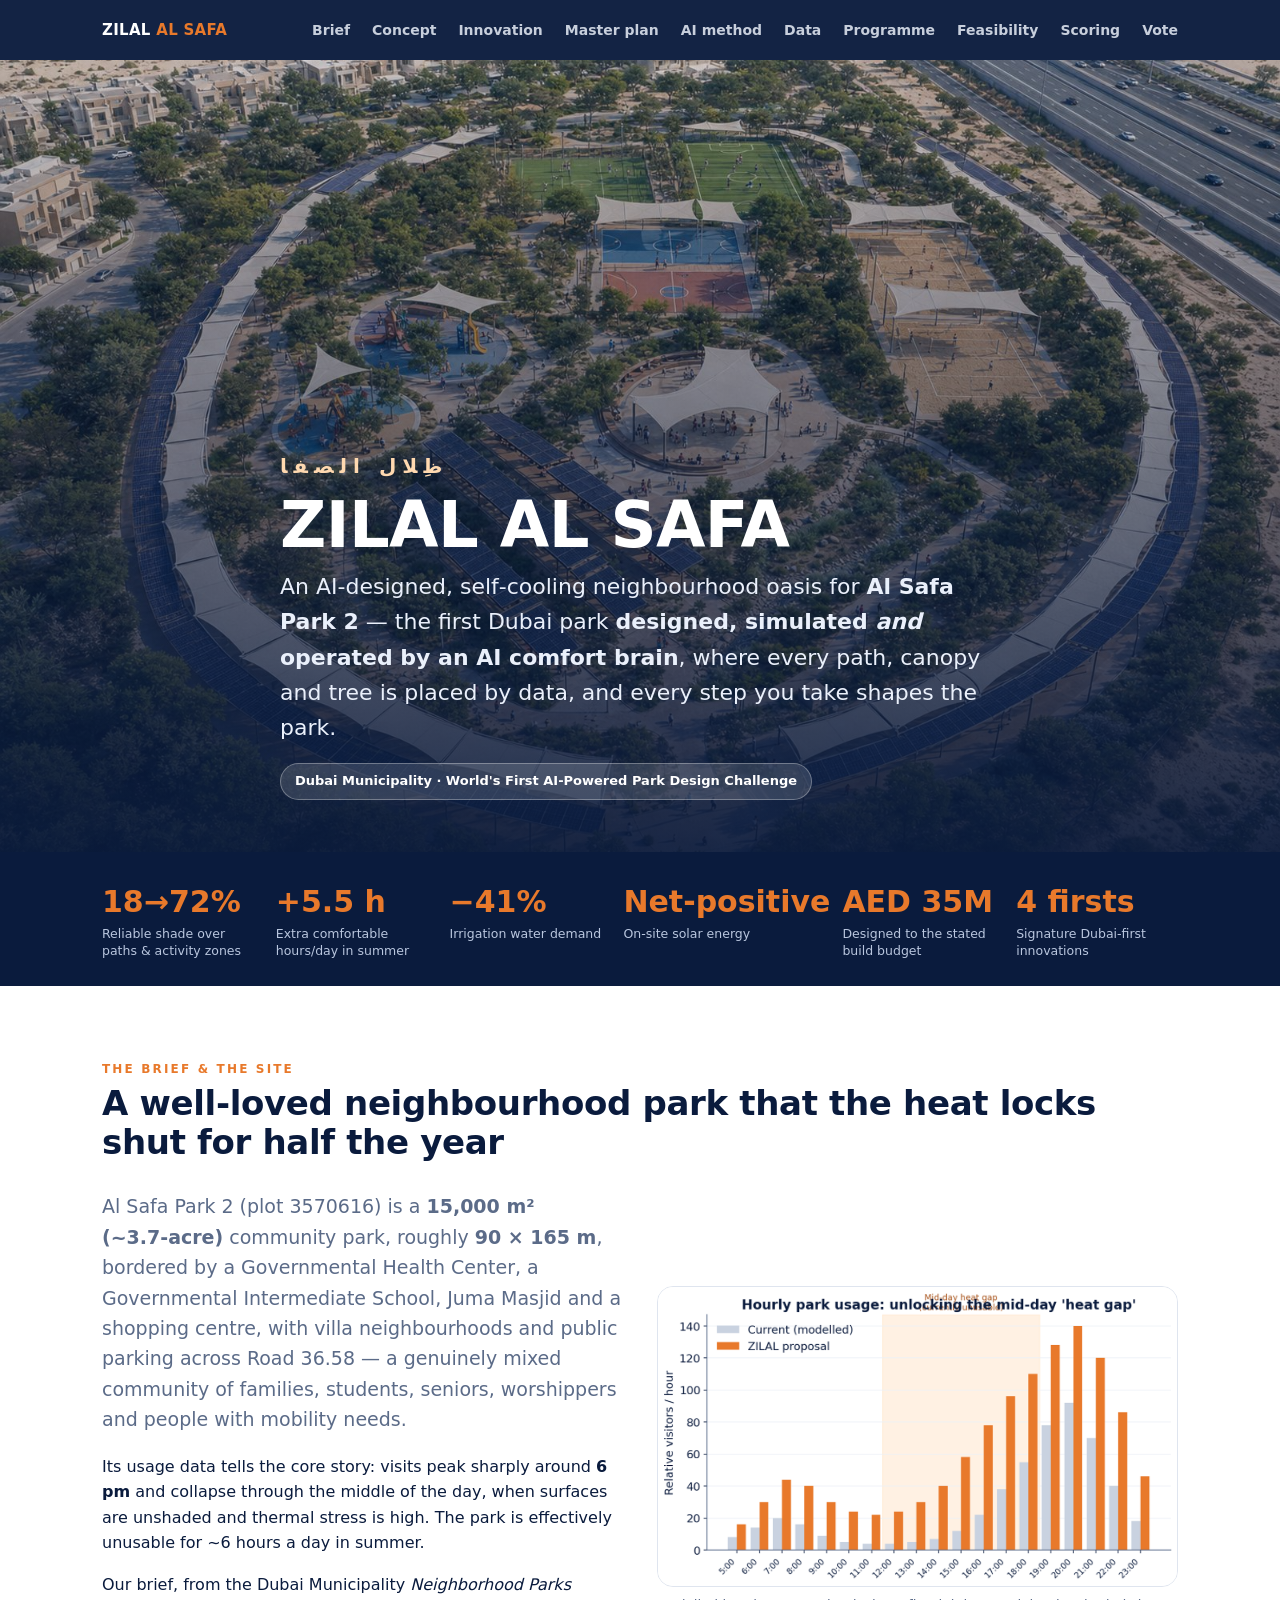
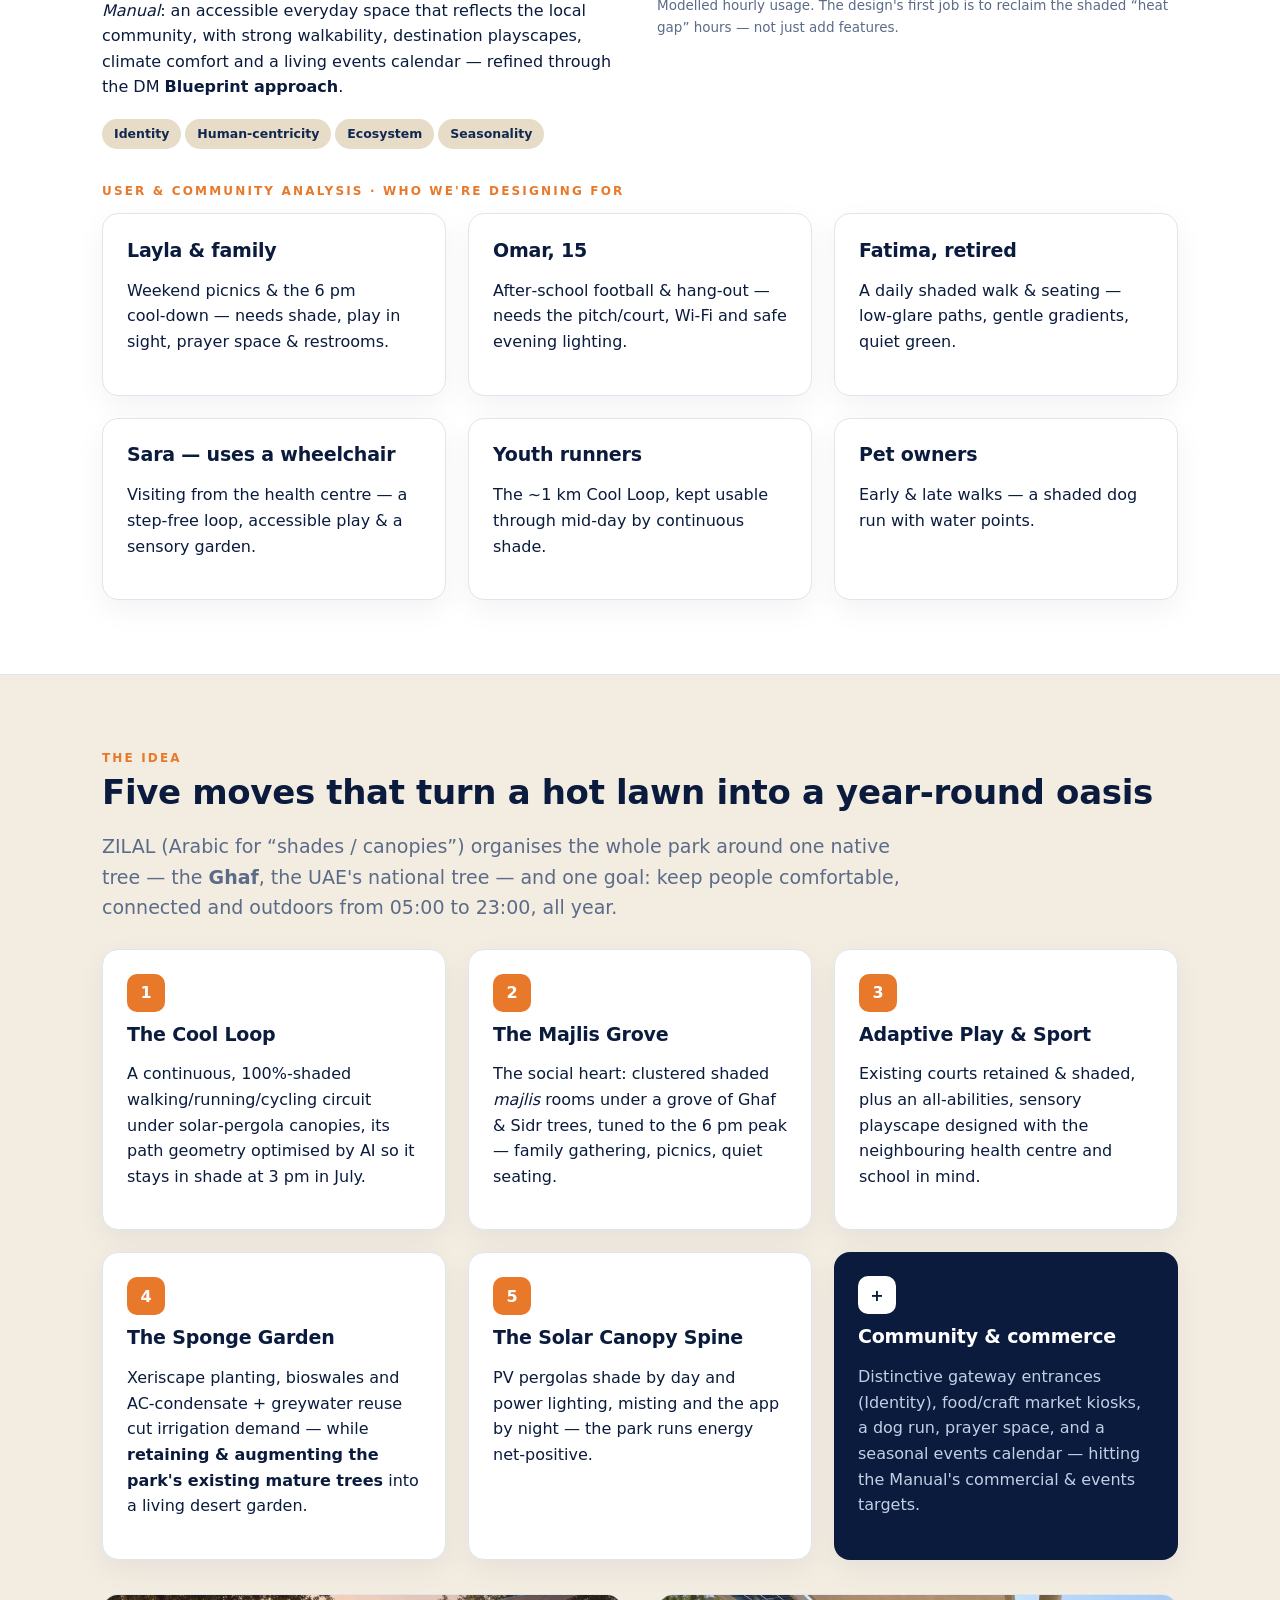
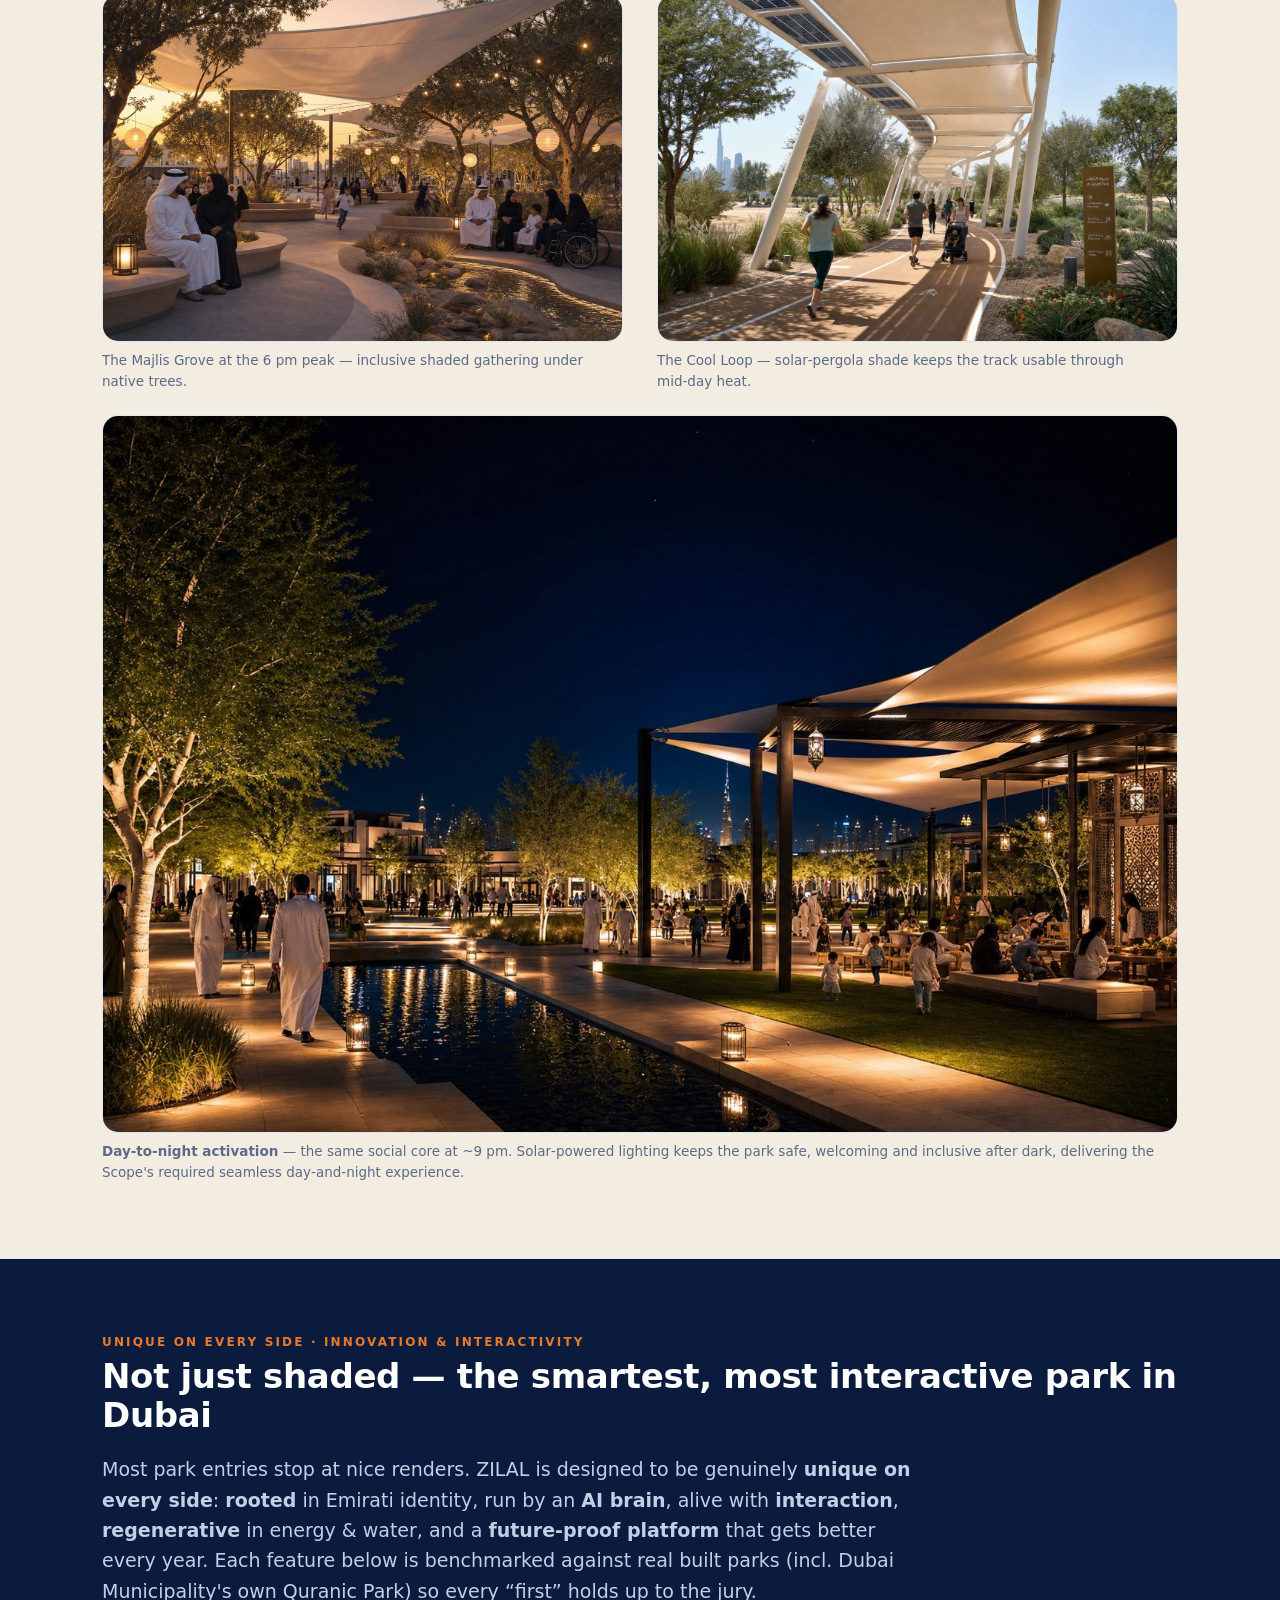
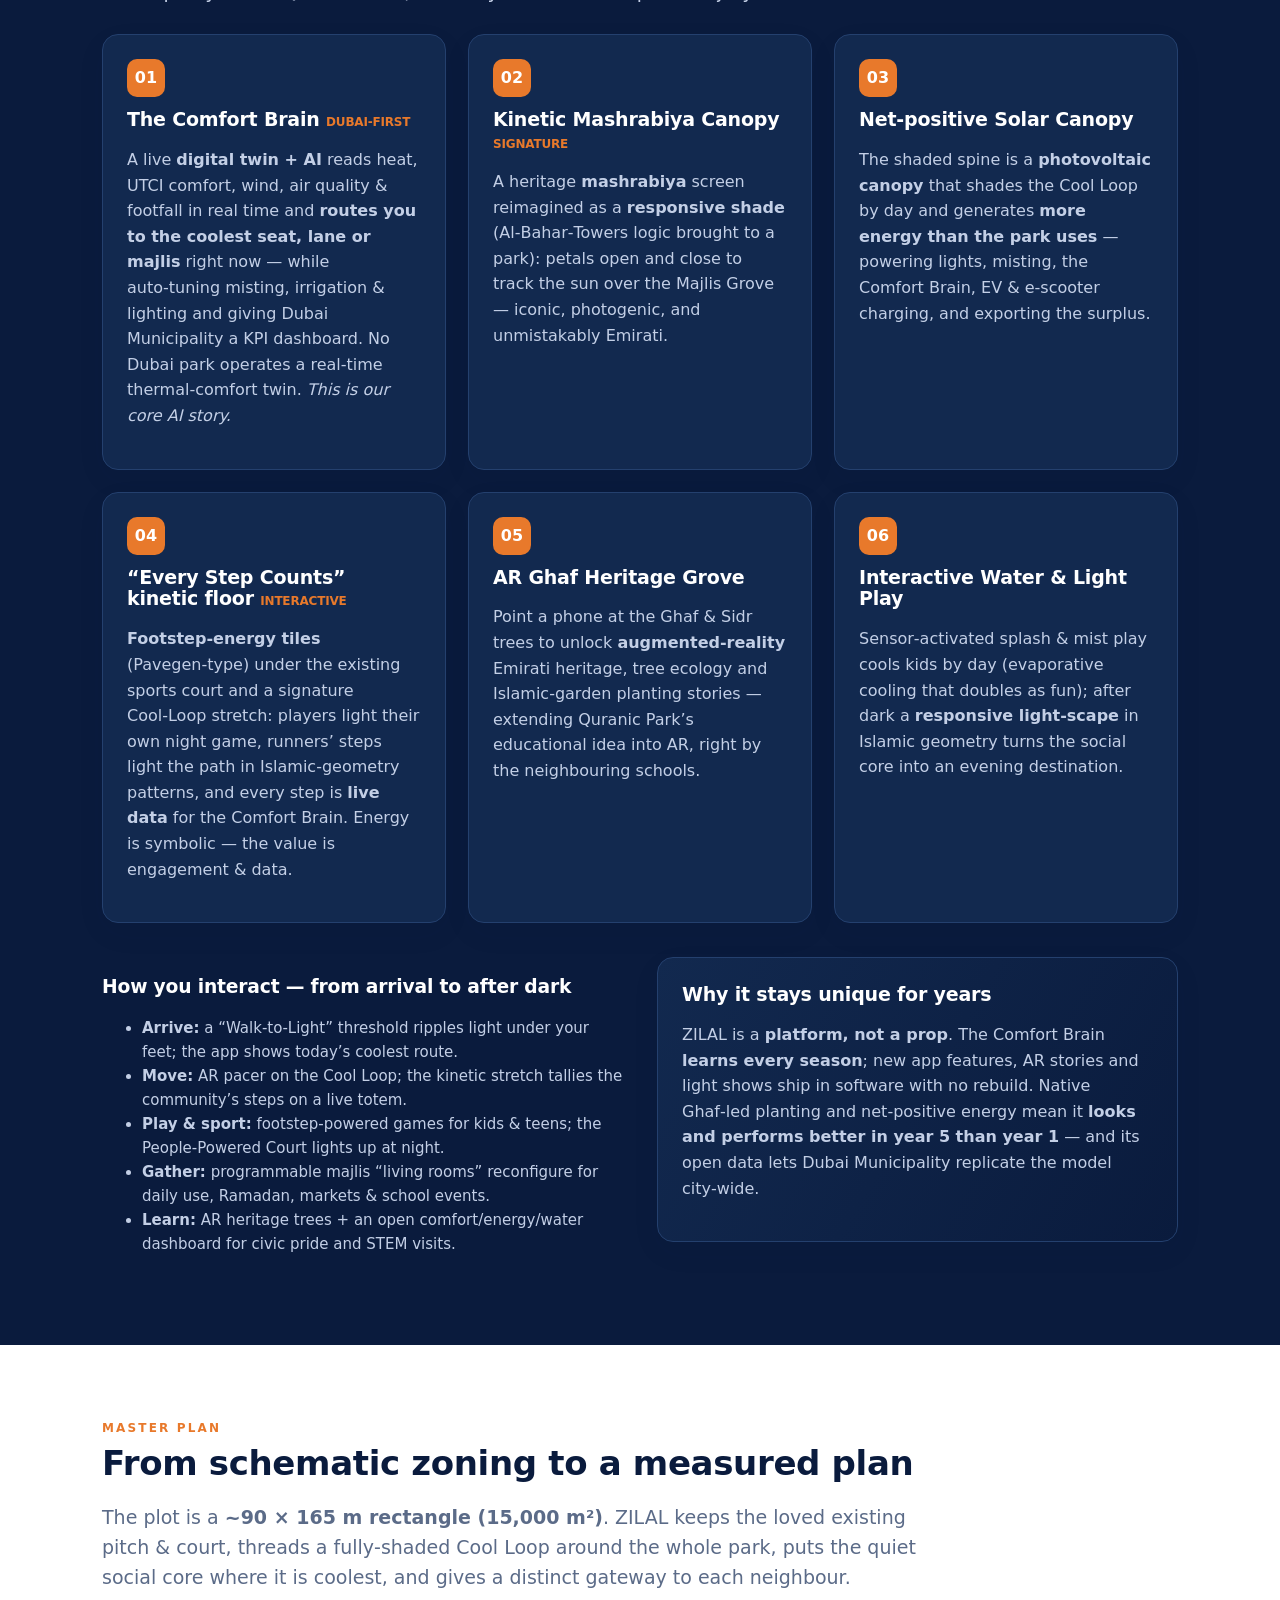
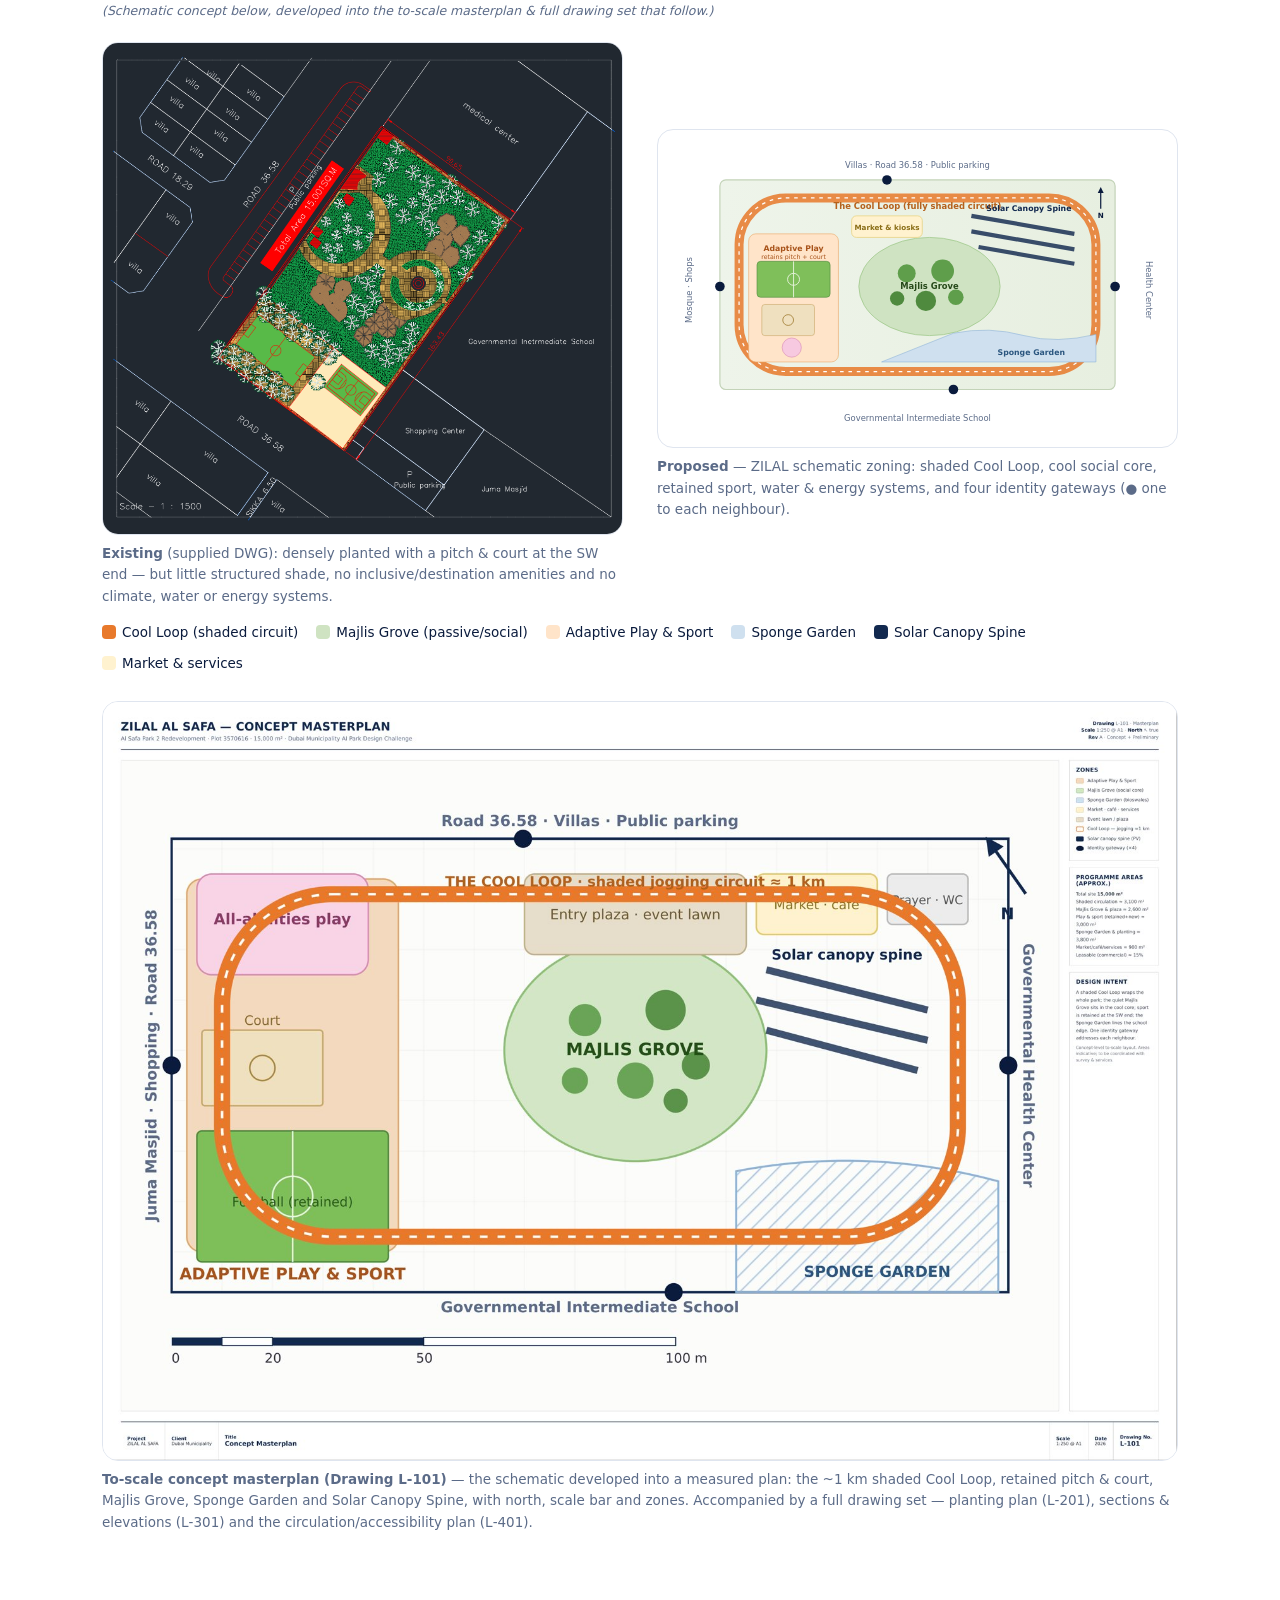
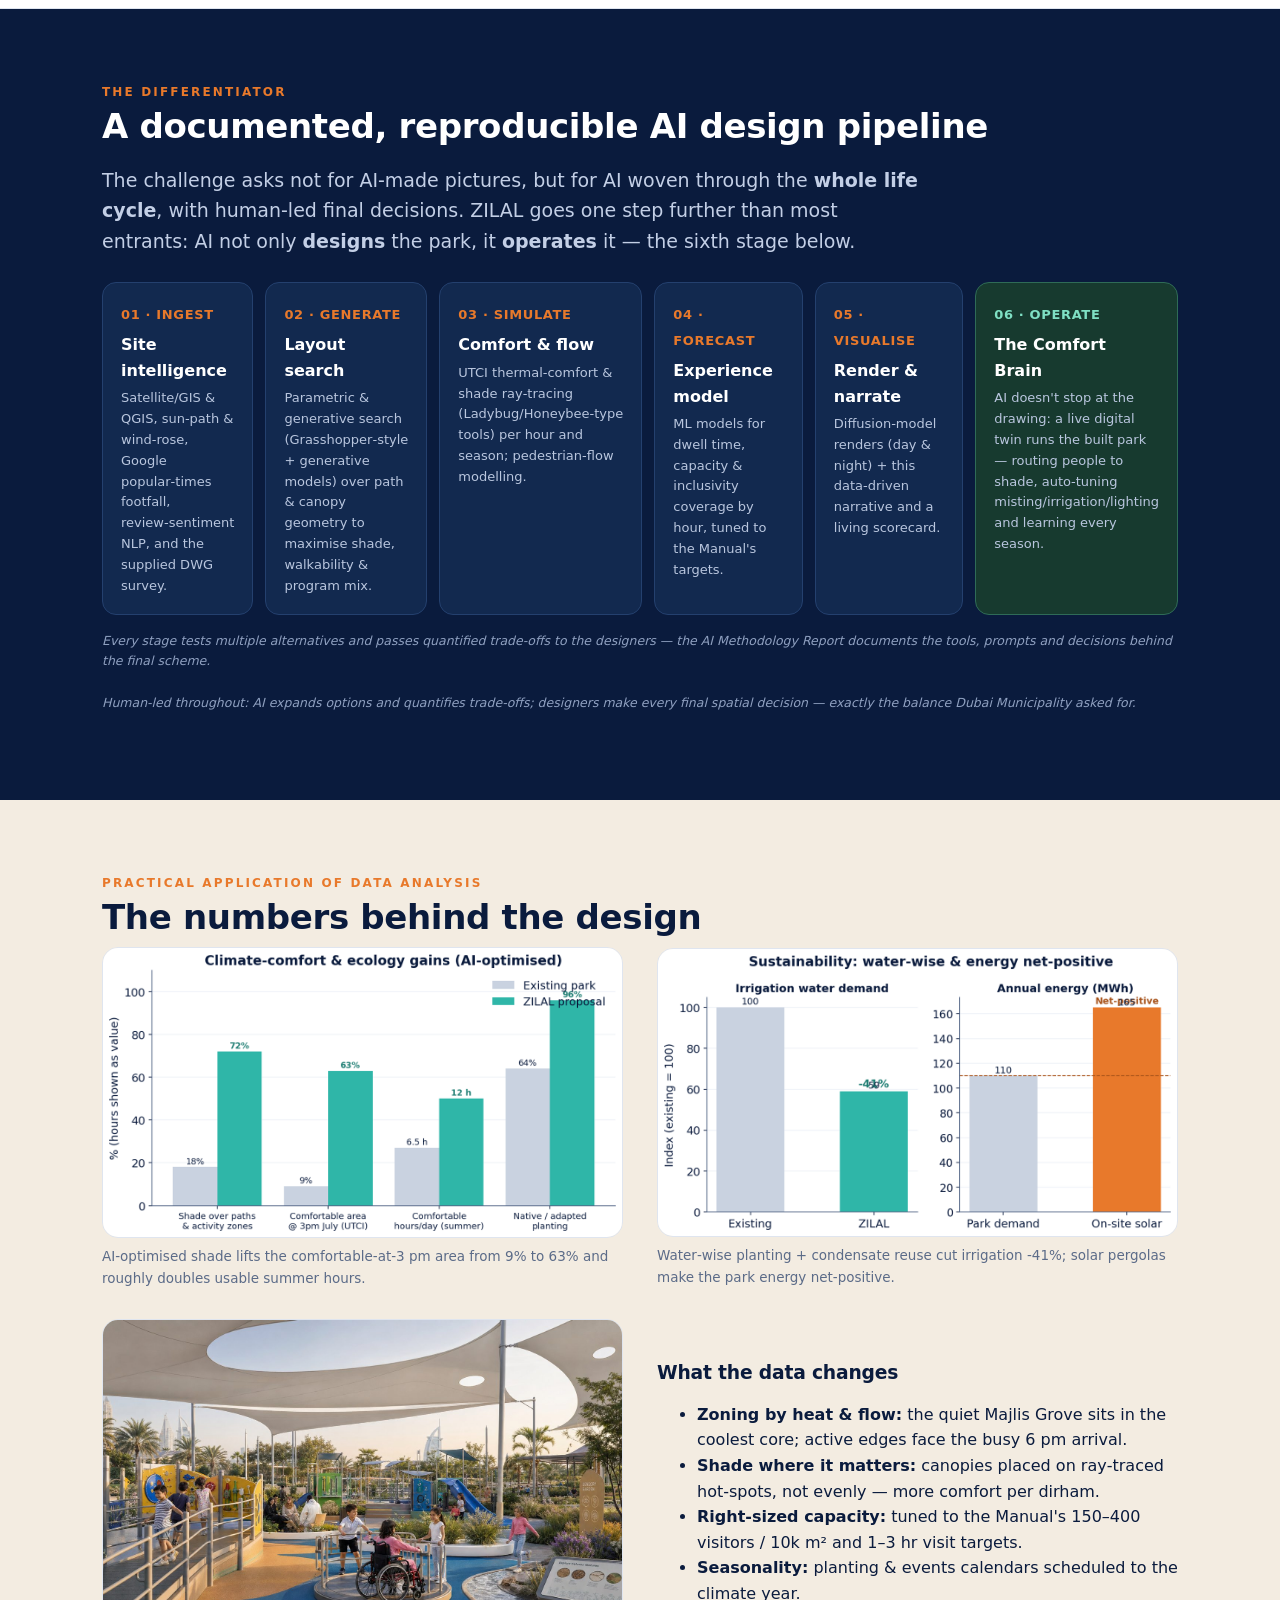
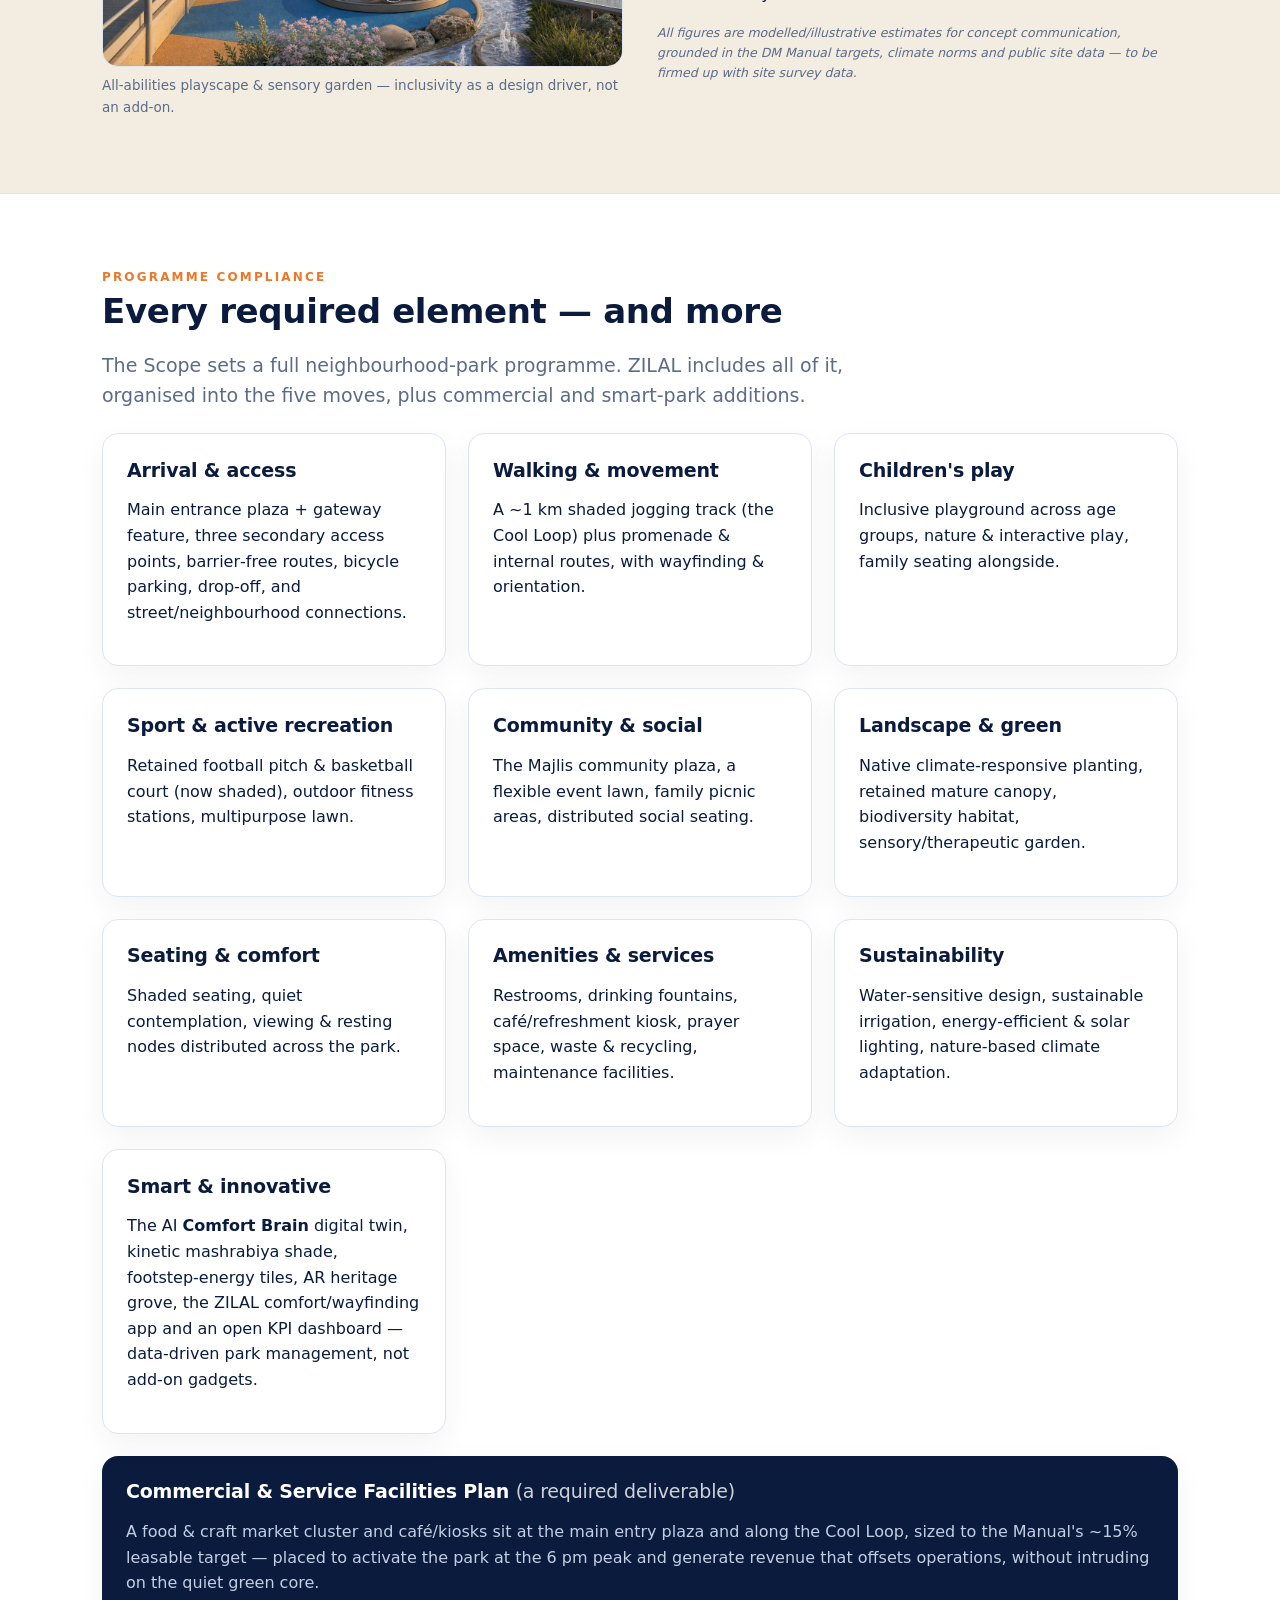
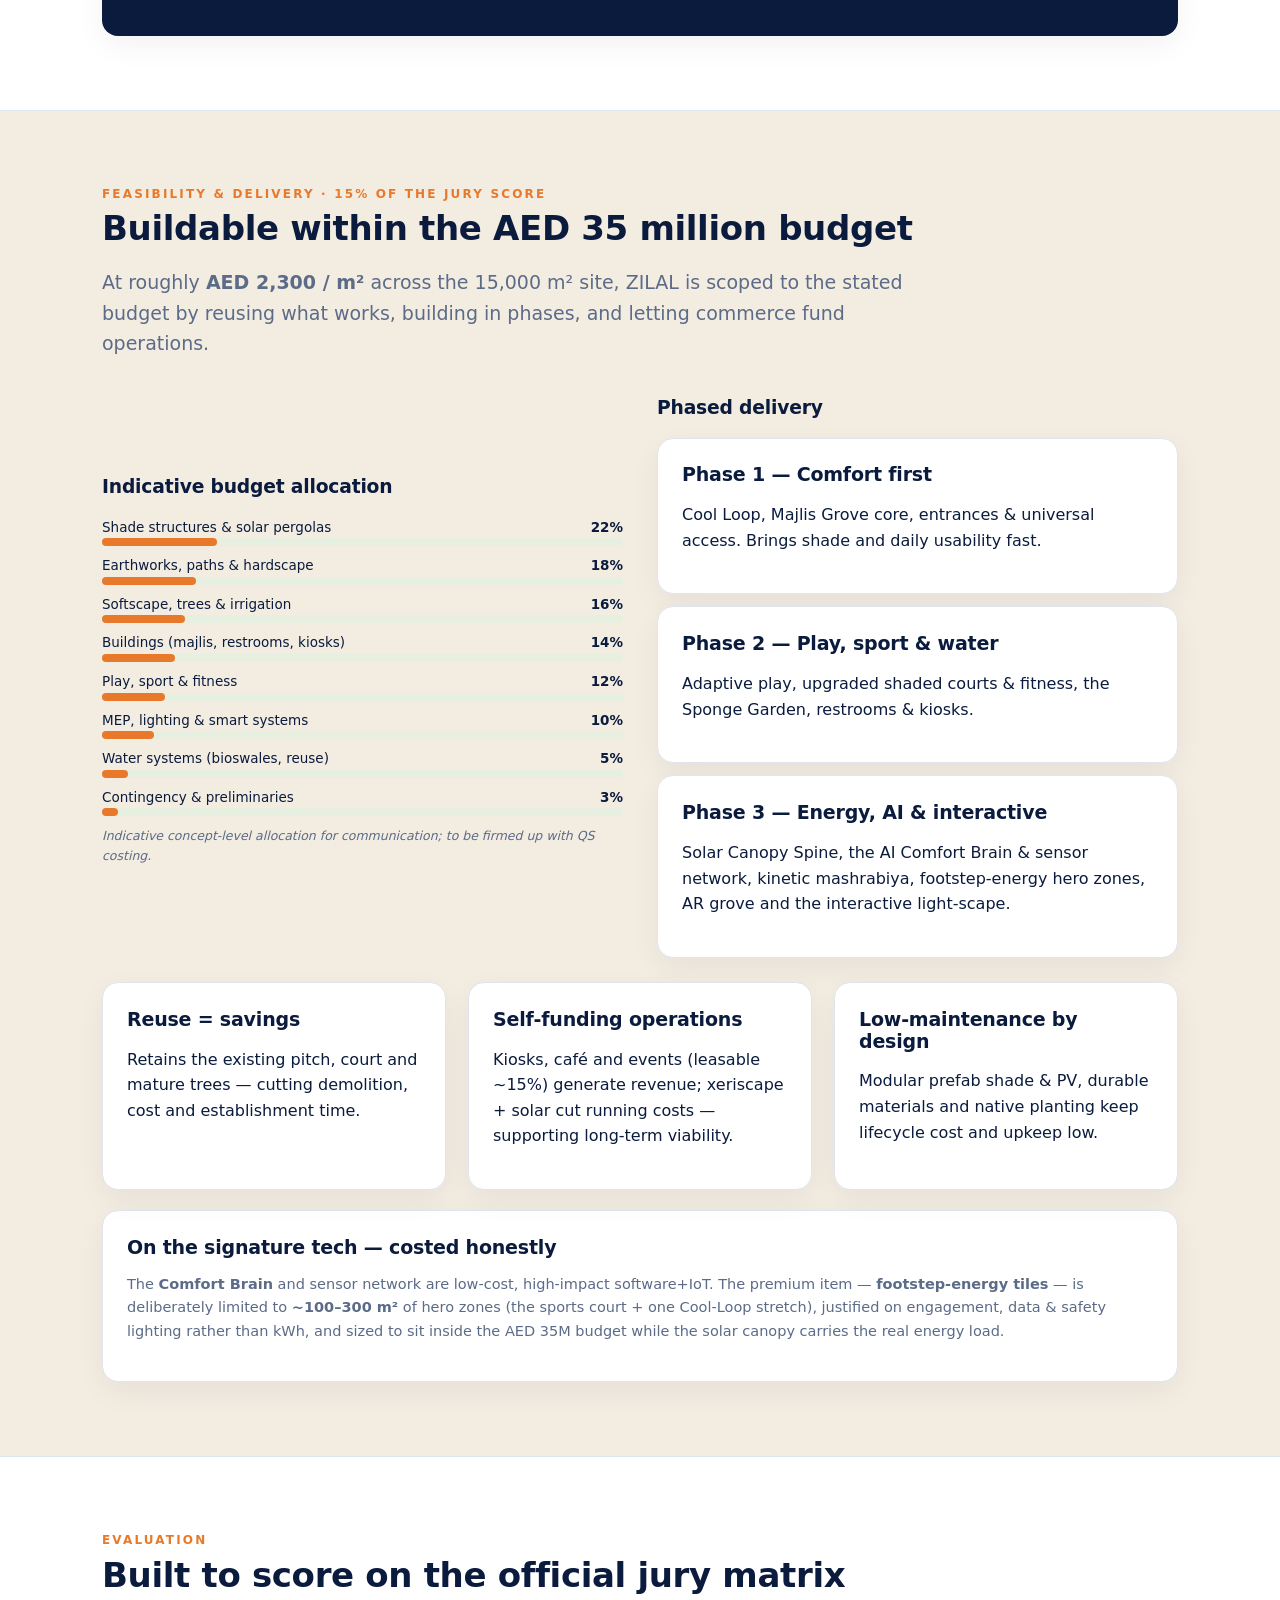
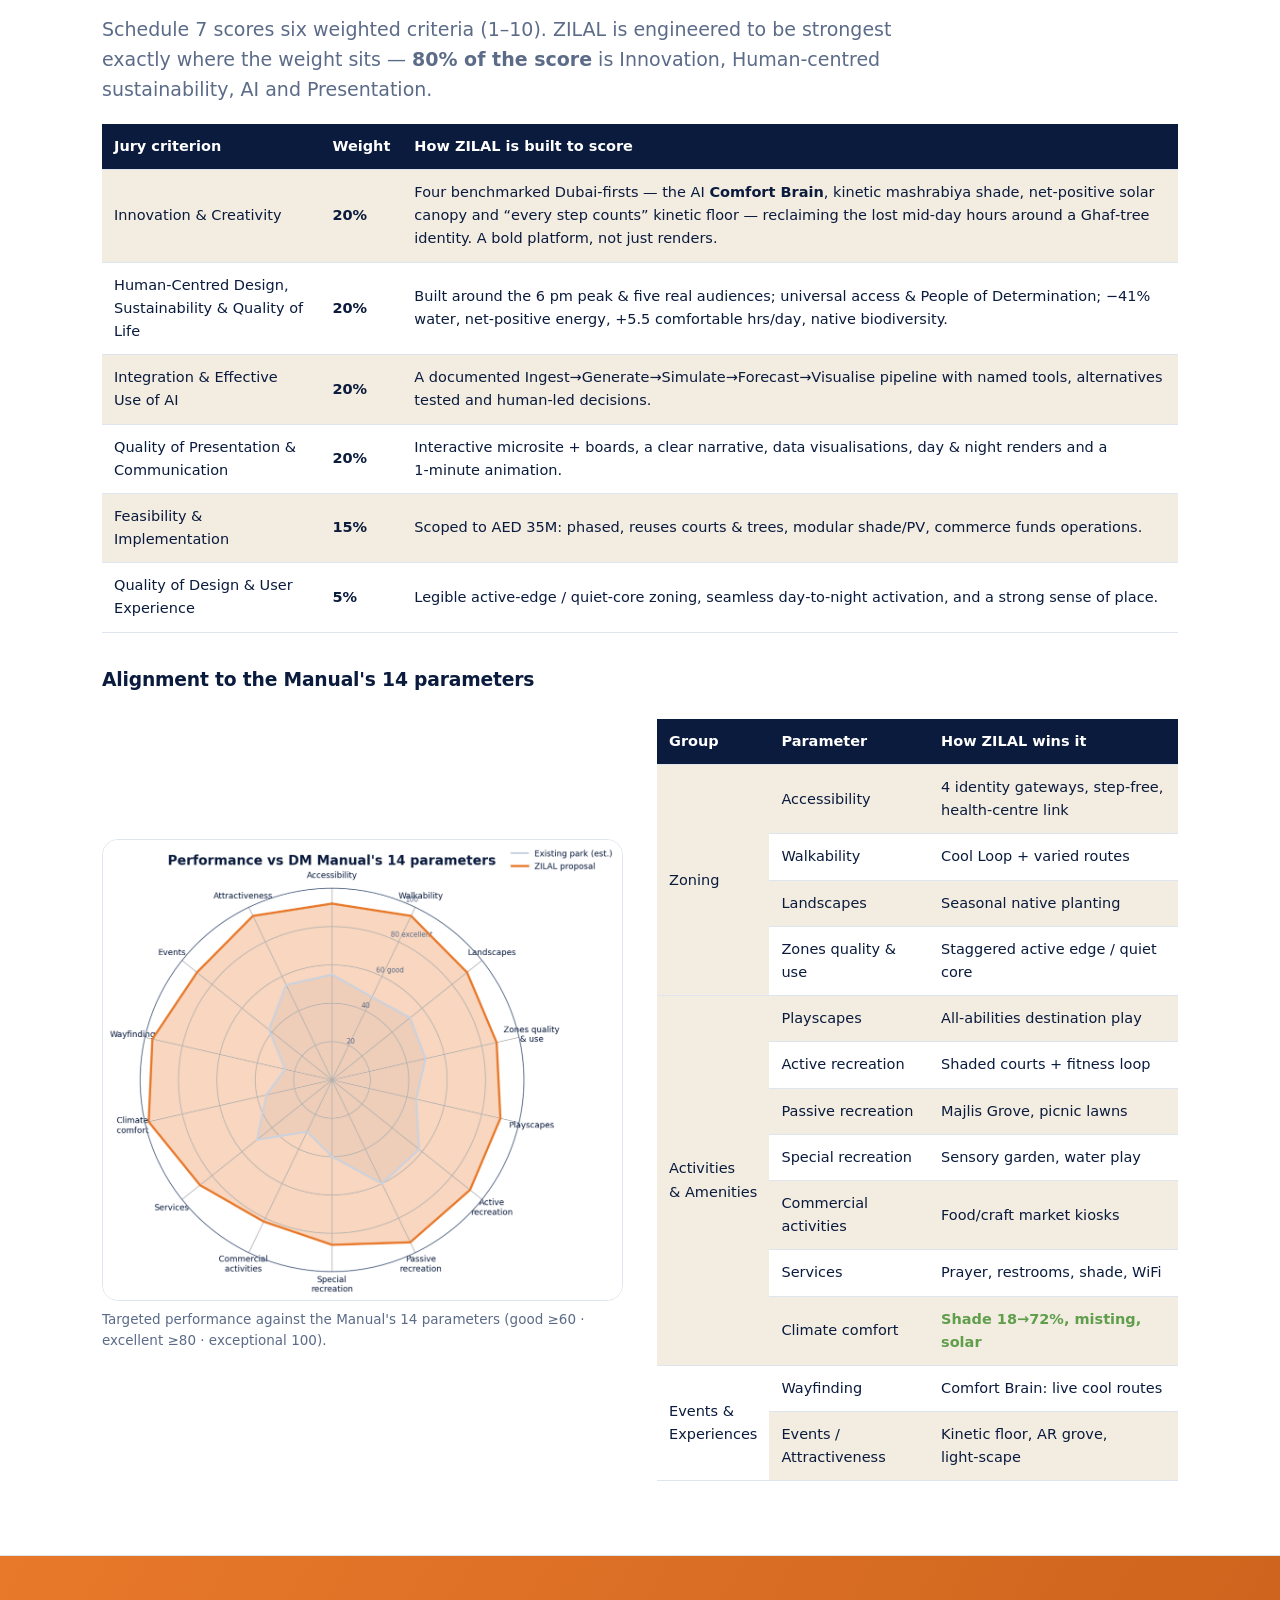
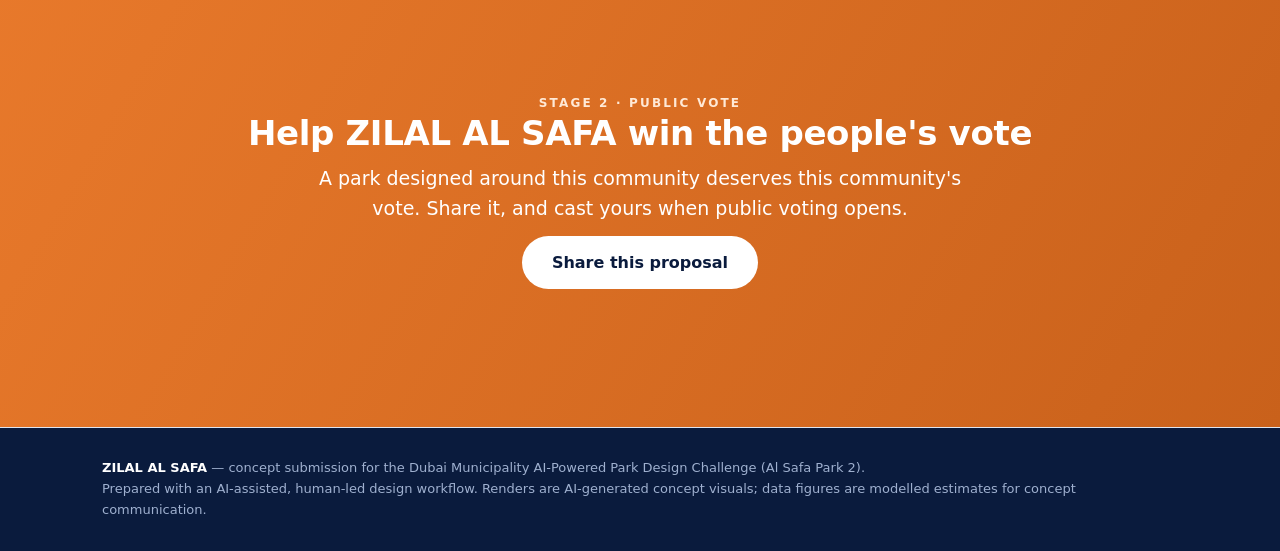
==== commit bc34dd24: "Fold innovation stack into all deliverables: Comfort Brain, kinetic mashrabiya, net-positive solar, " ====
--- a/site/index.html
+++ b/site/index.html
@@ -38,7 +38,7 @@
   @media(max-width:720px){.hero h1{font-size:40px}.hero .tag{font-size:18px}}
   /* stat strip */
   .stats{background:var(--navy);color:#fff}
-  .stats .wrap{display:grid;grid-template-columns:repeat(5,1fr);gap:12px;padding:26px 22px}
+  .stats .wrap{display:grid;grid-template-columns:repeat(6,1fr);gap:12px;padding:26px 22px}
   .stat b{display:block;font-size:30px;color:var(--orange);font-weight:800}
   .stat small{color:#b9c6de;font-size:12.5px;line-height:1.35;display:block}
   @media(max-width:820px){.stats .wrap{grid-template-columns:repeat(2,1fr)}}
@@ -63,12 +63,13 @@
   section.dark figcaption{color:#9fb0cf}
   .chip{display:inline-block;background:var(--sand2);color:var(--navy2);border-radius:30px;padding:5px 12px;font-size:12.5px;font-weight:600;margin:3px 4px 3px 0}
   /* pipeline */
-  .pipe{display:grid;grid-template-columns:repeat(5,1fr);gap:12px;margin-top:26px}
+  .pipe{display:grid;grid-template-columns:repeat(6,1fr);gap:12px;margin-top:26px}
   .pipe .step{background:var(--navy2);border:1px solid #24406e;border-radius:14px;padding:18px}
   .pipe .step b{color:var(--orange);font-size:13px;letter-spacing:.05em}
   .pipe .step h4{margin:.35em 0 .3em;font-size:16px;color:#fff}
   .pipe .step p{margin:0;font-size:13px;color:#b9c6de}
   @media(max-width:820px){.pipe{grid-template-columns:1fr 1fr}}
+  @media(min-width:821px) and (max-width:1100px){.pipe{grid-template-columns:repeat(3,1fr)}}
   /* table */
   table{width:100%;border-collapse:collapse;font-size:14.5px;margin-top:10px}
   th,td{text-align:left;padding:11px 12px;border-bottom:1px solid var(--line)}
@@ -96,6 +97,7 @@
   <ul>
     <li><a href="#brief">Brief</a></li>
     <li><a href="#concept">Concept</a></li>
+    <li><a href="#innovate">Innovation</a></li>
     <li><a href="#plan">Master plan</a></li>
     <li><a href="#ai">AI method</a></li>
     <li><a href="#data">Data</a></li>
@@ -110,7 +112,7 @@
 <header class="hero"><div class="wrap">
   <div class="ar">ظِلال الصفا</div>
   <h1>ZILAL AL SAFA</h1>
-  <div class="tag">An AI‑designed, self‑cooling neighbourhood oasis for <b>Al Safa Park 2</b> — where every path, canopy and tree is placed by data, and every space is shaped around people.</div>
+  <div class="tag">An AI‑designed, self‑cooling neighbourhood oasis for <b>Al Safa Park 2</b> — the first Dubai park <b>designed, simulated <i>and</i> operated by an AI comfort brain</b>, where every path, canopy and tree is placed by data, and every step you take shapes the park.</div>
   <div class="pill">Dubai Municipality · World's First AI‑Powered Park Design Challenge</div>
 </div></header>
 
@@ -121,6 +123,7 @@
   <div class="stat"><b>−41%</b><small>Irrigation water demand</small></div>
   <div class="stat"><b>Net‑positive</b><small>On‑site solar energy</small></div>
   <div class="stat"><b>AED 35M</b><small>Designed to the stated build budget</small></div>
+  <div class="stat"><b>4 firsts</b><small>Signature Dubai‑first innovations</small></div>
 </div></div>
 
 <!-- BRIEF -->
@@ -172,6 +175,55 @@
     <figure><img src="img/coolloop.jpg" alt="The Cool Loop shaded solar path"><figcaption>The Cool Loop — solar‑pergola shade keeps the track usable through mid‑day heat.</figcaption></figure>
   </div>
   <figure style="margin-top:22px"><img src="img/night.jpg" alt="The park at night, illuminated"><figcaption><b>Day‑to‑night activation</b> — the same social core at ~9 pm. Solar‑powered lighting keeps the park safe, welcoming and inclusive after dark, delivering the Scope's required seamless day‑and‑night experience.</figcaption></figure>
+</div></section>
+
+<!-- SIGNATURE INNOVATION / INTERACTIVITY -->
+<section id="innovate" class="dark"><div class="wrap">
+  <div class="eyebrow">Unique on every side · Innovation &amp; interactivity</div>
+  <h2 class="title">Not just shaded — the smartest, most interactive park in Dubai</h2>
+  <p class="lead">Most park entries stop at nice renders. ZILAL is designed to be genuinely <b>unique on every side</b>: <b>rooted</b> in Emirati identity, run by an <b>AI brain</b>, alive with <b>interaction</b>, <b>regenerative</b> in energy &amp; water, and a <b>future‑proof platform</b> that gets better every year. Each feature below is benchmarked against real built parks (incl. Dubai Municipality's own Quranic Park) so every “first” holds up to the jury.</p>
+  <div class="grid3" style="margin-top:28px">
+    <div class="card" style="background:var(--navy2);border:1px solid #24406e">
+      <div class="n">01</div><h3 style="color:#fff">The Comfort Brain <span style="color:var(--orange);font-size:12px;font-weight:700">DUBAI‑FIRST</span></h3>
+      <p style="color:#c3cfe6">A live <b>digital twin + AI</b> reads heat, UTCI comfort, wind, air quality &amp; footfall in real time and <b>routes you to the coolest seat, lane or majlis</b> right now — while auto‑tuning misting, irrigation &amp; lighting and giving Dubai Municipality a KPI dashboard. No Dubai park operates a real‑time thermal‑comfort twin. <i>This is our core AI story.</i></p>
+    </div>
+    <div class="card" style="background:var(--navy2);border:1px solid #24406e">
+      <div class="n">02</div><h3 style="color:#fff">Kinetic Mashrabiya Canopy <span style="color:var(--orange);font-size:12px;font-weight:700">SIGNATURE</span></h3>
+      <p style="color:#c3cfe6">A heritage <b>mashrabiya</b> screen reimagined as a <b>responsive shade</b> (Al‑Bahar‑Towers logic brought to a park): petals open and close to track the sun over the Majlis Grove — iconic, photogenic, and unmistakably Emirati.</p>
+    </div>
+    <div class="card" style="background:var(--navy2);border:1px solid #24406e">
+      <div class="n">03</div><h3 style="color:#fff">Net‑positive Solar Canopy</h3>
+      <p style="color:#c3cfe6">The shaded spine is a <b>photovoltaic canopy</b> that shades the Cool Loop by day and generates <b>more energy than the park uses</b> — powering lights, misting, the Comfort Brain, EV &amp; e‑scooter charging, and exporting the surplus.</p>
+    </div>
+    <div class="card" style="background:var(--navy2);border:1px solid #24406e">
+      <div class="n">04</div><h3 style="color:#fff">“Every Step Counts” kinetic floor <span style="color:var(--orange);font-size:12px;font-weight:700">INTERACTIVE</span></h3>
+      <p style="color:#c3cfe6"><b>Footstep‑energy tiles</b> (Pavegen‑type) under the existing sports court and a signature Cool‑Loop stretch: players light their own night game, runners’ steps light the path in Islamic‑geometry patterns, and every step is <b>live data</b> for the Comfort Brain. Energy is symbolic — the value is engagement &amp; data.</p>
+    </div>
+    <div class="card" style="background:var(--navy2);border:1px solid #24406e">
+      <div class="n">05</div><h3 style="color:#fff">AR Ghaf Heritage Grove</h3>
+      <p style="color:#c3cfe6">Point a phone at the Ghaf &amp; Sidr trees to unlock <b>augmented‑reality</b> Emirati heritage, tree ecology and Islamic‑garden planting stories — extending Quranic Park’s educational idea into AR, right by the neighbouring schools.</p>
+    </div>
+    <div class="card" style="background:var(--navy2);border:1px solid #24406e">
+      <div class="n">06</div><h3 style="color:#fff">Interactive Water &amp; Light Play</h3>
+      <p style="color:#c3cfe6">Sensor‑activated splash &amp; mist play cools kids by day (evaporative cooling that doubles as fun); after dark a <b>responsive light‑scape</b> in Islamic geometry turns the social core into an evening destination.</p>
+    </div>
+  </div>
+  <div class="grid2" style="margin-top:34px;align-items:start">
+    <div>
+      <h3>How you interact — from arrival to after dark</h3>
+      <ul style="color:#c3cfe6;font-size:15px">
+        <li><b>Arrive:</b> a “Walk‑to‑Light” threshold ripples light under your feet; the app shows today’s coolest route.</li>
+        <li><b>Move:</b> AR pacer on the Cool Loop; the kinetic stretch tallies the community’s steps on a live totem.</li>
+        <li><b>Play &amp; sport:</b> footstep‑powered games for kids &amp; teens; the People‑Powered Court lights up at night.</li>
+        <li><b>Gather:</b> programmable majlis “living rooms” reconfigure for daily use, Ramadan, markets &amp; school events.</li>
+        <li><b>Learn:</b> AR heritage trees + an open comfort/energy/water dashboard for civic pride and STEM visits.</li>
+      </ul>
+    </div>
+    <div class="card" style="background:linear-gradient(120deg,#12294f,#0a1b3d);border:1px solid #24406e">
+      <h3 style="color:#fff">Why it stays unique for years</h3>
+      <p style="color:#c3cfe6">ZILAL is a <b>platform, not a prop</b>. The Comfort Brain <b>learns every season</b>; new app features, AR stories and light shows ship in software with no rebuild. Native Ghaf‑led planting and net‑positive energy mean it <b>looks and performs better in year 5 than year 1</b> — and its open data lets Dubai Municipality replicate the model city‑wide.</p>
+    </div>
+  </div>
 </div></section>
 
 <!-- MASTER PLAN -->
@@ -243,13 +295,14 @@
 <section id="ai" class="dark"><div class="wrap">
   <div class="eyebrow">The differentiator</div>
   <h2 class="title">A documented, reproducible AI design pipeline</h2>
-  <p class="lead">The challenge asks not for AI‑made pictures, but for AI woven through the <b>whole design cycle</b>, with human‑led final decisions. Here is exactly how AI shaped every move — the part most entrants will leave thin.</p>
+  <p class="lead">The challenge asks not for AI‑made pictures, but for AI woven through the <b>whole life cycle</b>, with human‑led final decisions. ZILAL goes one step further than most entrants: AI not only <b>designs</b> the park, it <b>operates</b> it — the sixth stage below.</p>
   <div class="pipe">
     <div class="step"><b>01 · INGEST</b><h4>Site intelligence</h4><p>Satellite/GIS &amp; QGIS, sun‑path &amp; wind‑rose, Google popular‑times footfall, review‑sentiment NLP, and the supplied DWG survey.</p></div>
     <div class="step"><b>02 · GENERATE</b><h4>Layout search</h4><p>Parametric &amp; generative search (Grasshopper‑style + generative models) over path &amp; canopy geometry to maximise shade, walkability &amp; program mix.</p></div>
     <div class="step"><b>03 · SIMULATE</b><h4>Comfort &amp; flow</h4><p>UTCI thermal‑comfort &amp; shade ray‑tracing (Ladybug/Honeybee‑type tools) per hour and season; pedestrian‑flow modelling.</p></div>
     <div class="step"><b>04 · FORECAST</b><h4>Experience model</h4><p>ML models for dwell time, capacity &amp; inclusivity coverage by hour, tuned to the Manual's targets.</p></div>
     <div class="step"><b>05 · VISUALISE</b><h4>Render &amp; narrate</h4><p>Diffusion‑model renders (day &amp; night) + this data‑driven narrative and a living scorecard.</p></div>
+    <div class="step" style="background:#173a2f;border-color:#2f6b57"><b style="color:#7fe0c4">06 · OPERATE</b><h4>The Comfort Brain</h4><p>AI doesn't stop at the drawing: a live digital twin runs the built park — routing people to shade, auto‑tuning misting/irrigation/lighting and learning every season.</p></div>
   </div>
   <p class="note" style="margin-top:16px">Every stage tests multiple alternatives and passes quantified trade‑offs to the designers — the AI Methodology Report documents the tools, prompts and decisions behind the final scheme.</p>
   <p class="note" style="margin-top:22px">Human‑led throughout: AI expands options and quantifies trade‑offs; designers make every final spatial decision — exactly the balance Dubai Municipality asked for.</p>
@@ -293,7 +346,7 @@
     <div class="card"><h3>Seating &amp; comfort</h3><p>Shaded seating, quiet contemplation, viewing &amp; resting nodes distributed across the park.</p></div>
     <div class="card"><h3>Amenities &amp; services</h3><p>Restrooms, drinking fountains, café/refreshment kiosk, prayer space, waste &amp; recycling, maintenance facilities.</p></div>
     <div class="card"><h3>Sustainability</h3><p>Water‑sensitive design, sustainable irrigation, energy‑efficient &amp; solar lighting, nature‑based climate adaptation.</p></div>
-    <div class="card"><h3>Smart &amp; innovative</h3><p>Environmental monitoring, the ZILAL comfort/wayfinding app, interactive elements, data‑driven park management.</p></div>
+    <div class="card"><h3>Smart &amp; innovative</h3><p>The AI <b>Comfort Brain</b> digital twin, kinetic mashrabiya shade, footstep‑energy tiles, AR heritage grove, the ZILAL comfort/wayfinding app and an open KPI dashboard — data‑driven park management, not add‑on gadgets.</p></div>
   </div>
   <div class="card" style="margin-top:22px;background:var(--navy);color:#fff;border:none">
     <h3 style="color:#fff">Commercial &amp; Service Facilities Plan <span style="font-weight:400;opacity:.8">(a required deliverable)</span></h3>
@@ -325,7 +378,7 @@
       <h3>Phased delivery</h3>
       <div class="card" style="margin-bottom:12px"><h3>Phase 1 — Comfort first</h3><p>Cool Loop, Majlis Grove core, entrances &amp; universal access. Brings shade and daily usability fast.</p></div>
       <div class="card" style="margin-bottom:12px"><h3>Phase 2 — Play, sport &amp; water</h3><p>Adaptive play, upgraded shaded courts &amp; fitness, the Sponge Garden, restrooms &amp; kiosks.</p></div>
-      <div class="card"><h3>Phase 3 — Energy &amp; smart</h3><p>Solar Canopy Spine completion, smart monitoring, and events &amp; public‑art infrastructure.</p></div>
+      <div class="card"><h3>Phase 3 — Energy, AI &amp; interactive</h3><p>Solar Canopy Spine, the AI Comfort Brain &amp; sensor network, kinetic mashrabiya, footstep‑energy hero zones, AR grove and the interactive light‑scape.</p></div>
     </div>
   </div>
   <div class="grid3" style="margin-top:24px">
@@ -333,6 +386,7 @@
     <div class="card"><h3>Self‑funding operations</h3><p>Kiosks, café and events (leasable ~15%) generate revenue; xeriscape + solar cut running costs — supporting long‑term viability.</p></div>
     <div class="card"><h3>Low‑maintenance by design</h3><p>Modular prefab shade &amp; PV, durable materials and native planting keep lifecycle cost and upkeep low.</p></div>
   </div>
+  <div class="card" style="margin-top:20px"><h3>On the signature tech — costed honestly</h3><p style="font-size:14.5px;color:var(--muted)">The <b>Comfort Brain</b> and sensor network are low‑cost, high‑impact software+IoT. The premium item — <b>footstep‑energy tiles</b> — is deliberately limited to <b>~100–300 m²</b> of hero zones (the sports court + one Cool‑Loop stretch), justified on engagement, data &amp; safety lighting rather than kWh, and sized to sit inside the AED 35M budget while the solar canopy carries the real energy load.</p></div>
 </div></section>
 
 <!-- SCORECARD -->
@@ -342,7 +396,7 @@
   <p class="lead">Schedule 7 scores six weighted criteria (1–10). ZILAL is engineered to be strongest exactly where the weight sits — <b>80% of the score</b> is Innovation, Human‑centred sustainability, AI and Presentation.</p>
   <table style="margin-top:8px">
     <tr><th>Jury criterion</th><th>Weight</th><th>How ZILAL is built to score</th></tr>
-    <tr><td>Innovation &amp; Creativity</td><td><b>20%</b></td><td>An AI‑orchestrated “self‑cooling oasis” that reclaims the lost mid‑day hours; Ghaf‑tree identity; a live comfort/wayfinding app — a bold concept, not just renders.</td></tr>
+    <tr><td>Innovation &amp; Creativity</td><td><b>20%</b></td><td>Four benchmarked Dubai‑firsts — the AI <b>Comfort Brain</b>, kinetic mashrabiya shade, net‑positive solar canopy and “every step counts” kinetic floor — reclaiming the lost mid‑day hours around a Ghaf‑tree identity. A bold platform, not just renders.</td></tr>
     <tr><td>Human‑Centred Design, Sustainability &amp; Quality of Life</td><td><b>20%</b></td><td>Built around the 6 pm peak &amp; five real audiences; universal access &amp; People of Determination; −41% water, net‑positive energy, +5.5 comfortable hrs/day, native biodiversity.</td></tr>
     <tr><td>Integration &amp; Effective Use of AI</td><td><b>20%</b></td><td>A documented Ingest→Generate→Simulate→Forecast→Visualise pipeline with named tools, alternatives tested and human‑led decisions.</td></tr>
     <tr><td>Quality of Presentation &amp; Communication</td><td><b>20%</b></td><td>Interactive microsite + boards, a clear narrative, data visualisations, day &amp; night renders and a 1‑minute animation.</td></tr>
@@ -366,8 +420,8 @@
         <tr><td>Commercial activities</td><td>Food/craft market kiosks</td></tr>
         <tr><td>Services</td><td>Prayer, restrooms, shade, WiFi</td></tr>
         <tr><td>Climate comfort</td><td class="tag2">Shade 18→72%, misting, solar</td></tr>
-        <tr><td rowspan="2">Events &amp;<br>Experiences</td><td>Wayfinding</td><td>AI app: cool routes &amp; challenges</td></tr>
-        <tr><td>Events / Attractiveness</td><td>Seasonal calendar + public art</td></tr>
+        <tr><td rowspan="2">Events &amp;<br>Experiences</td><td>Wayfinding</td><td>Comfort Brain: live cool routes</td></tr>
+        <tr><td>Events / Attractiveness</td><td>Kinetic floor, AR grove, light‑scape</td></tr>
       </table>
     </div>
   </div>
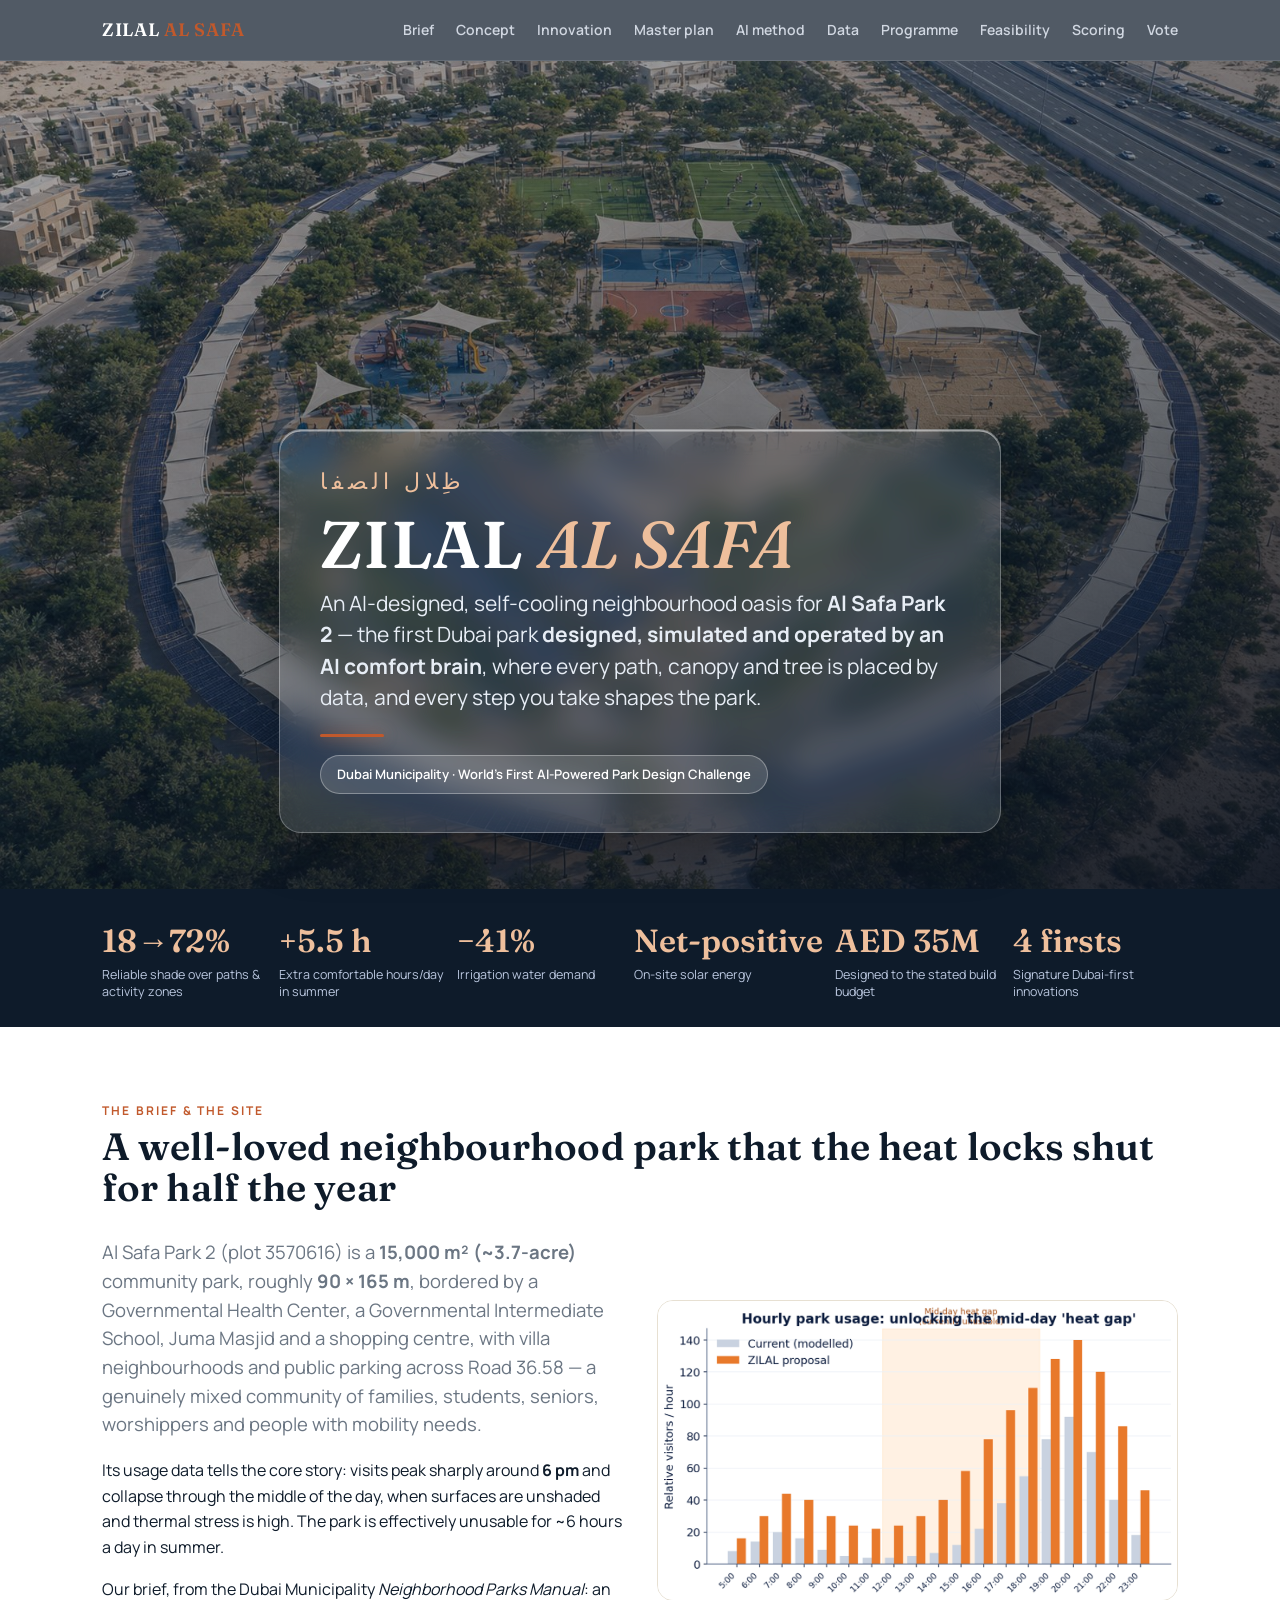
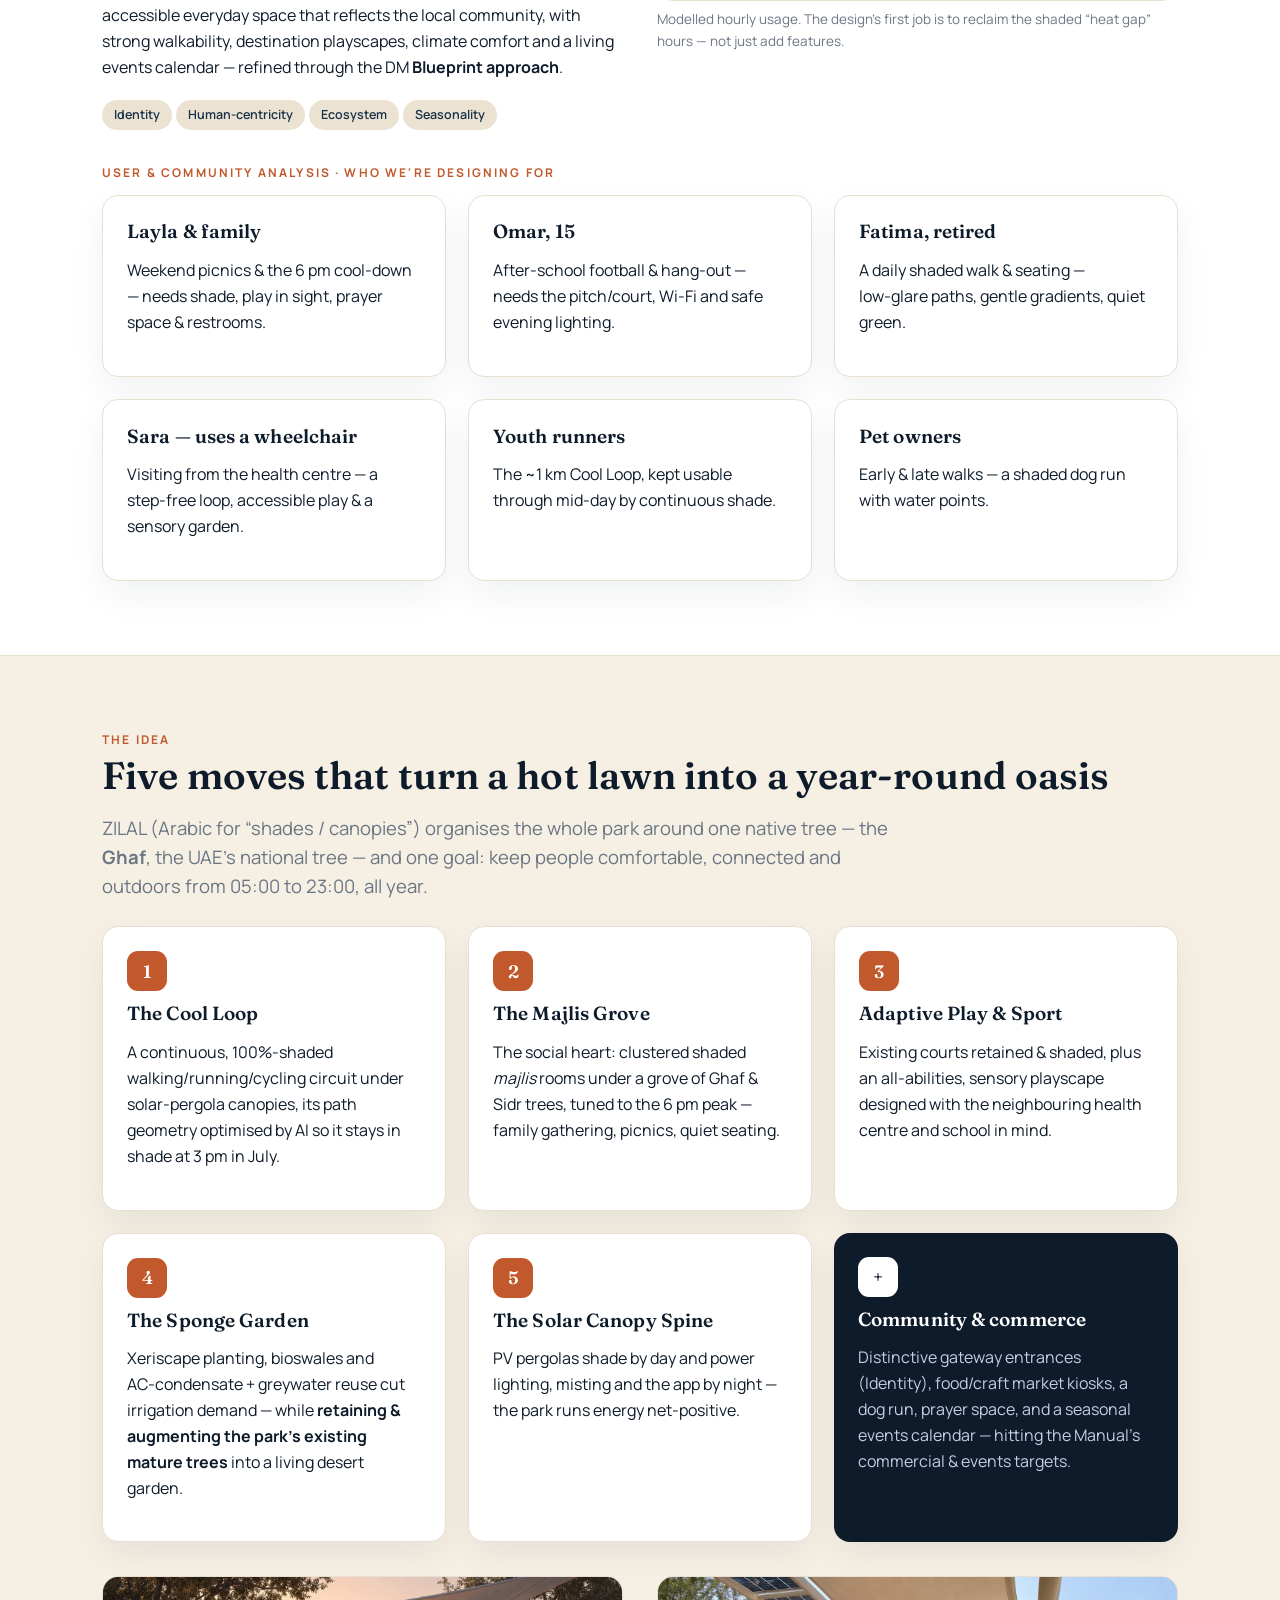
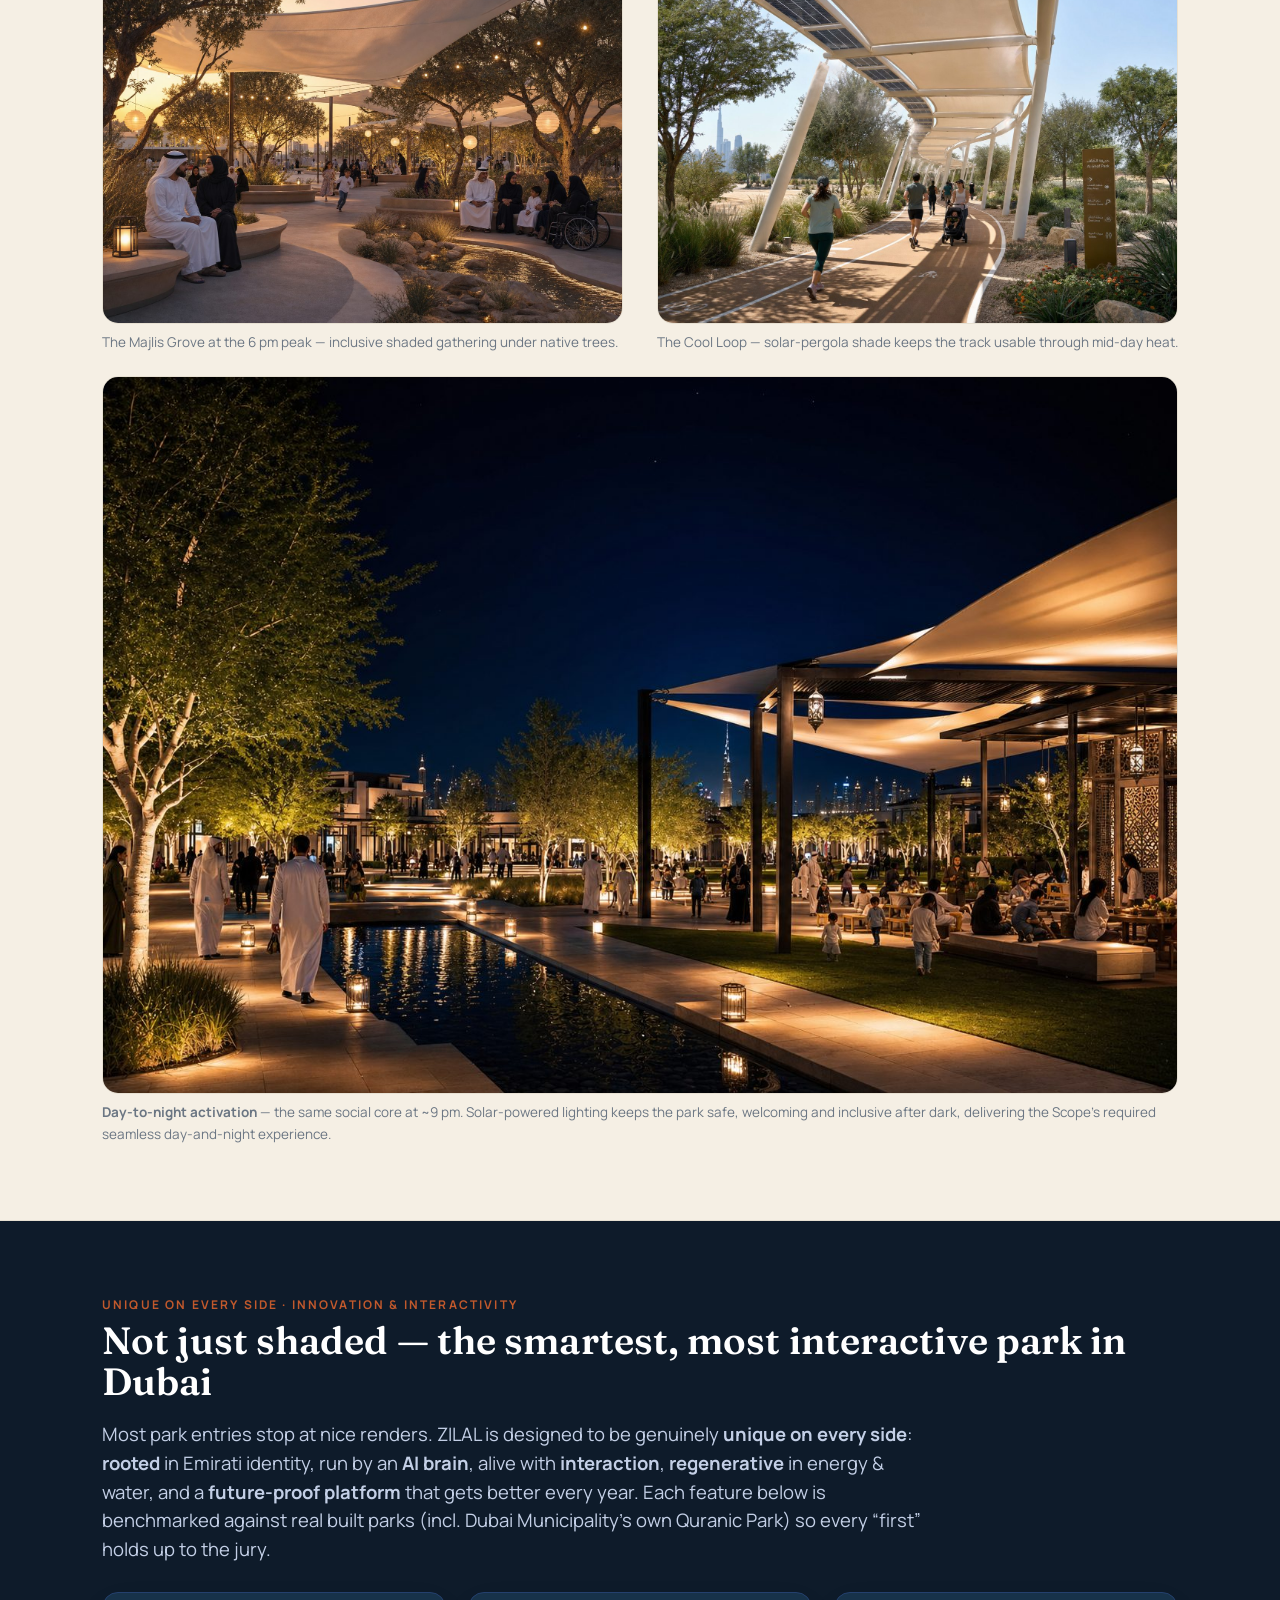
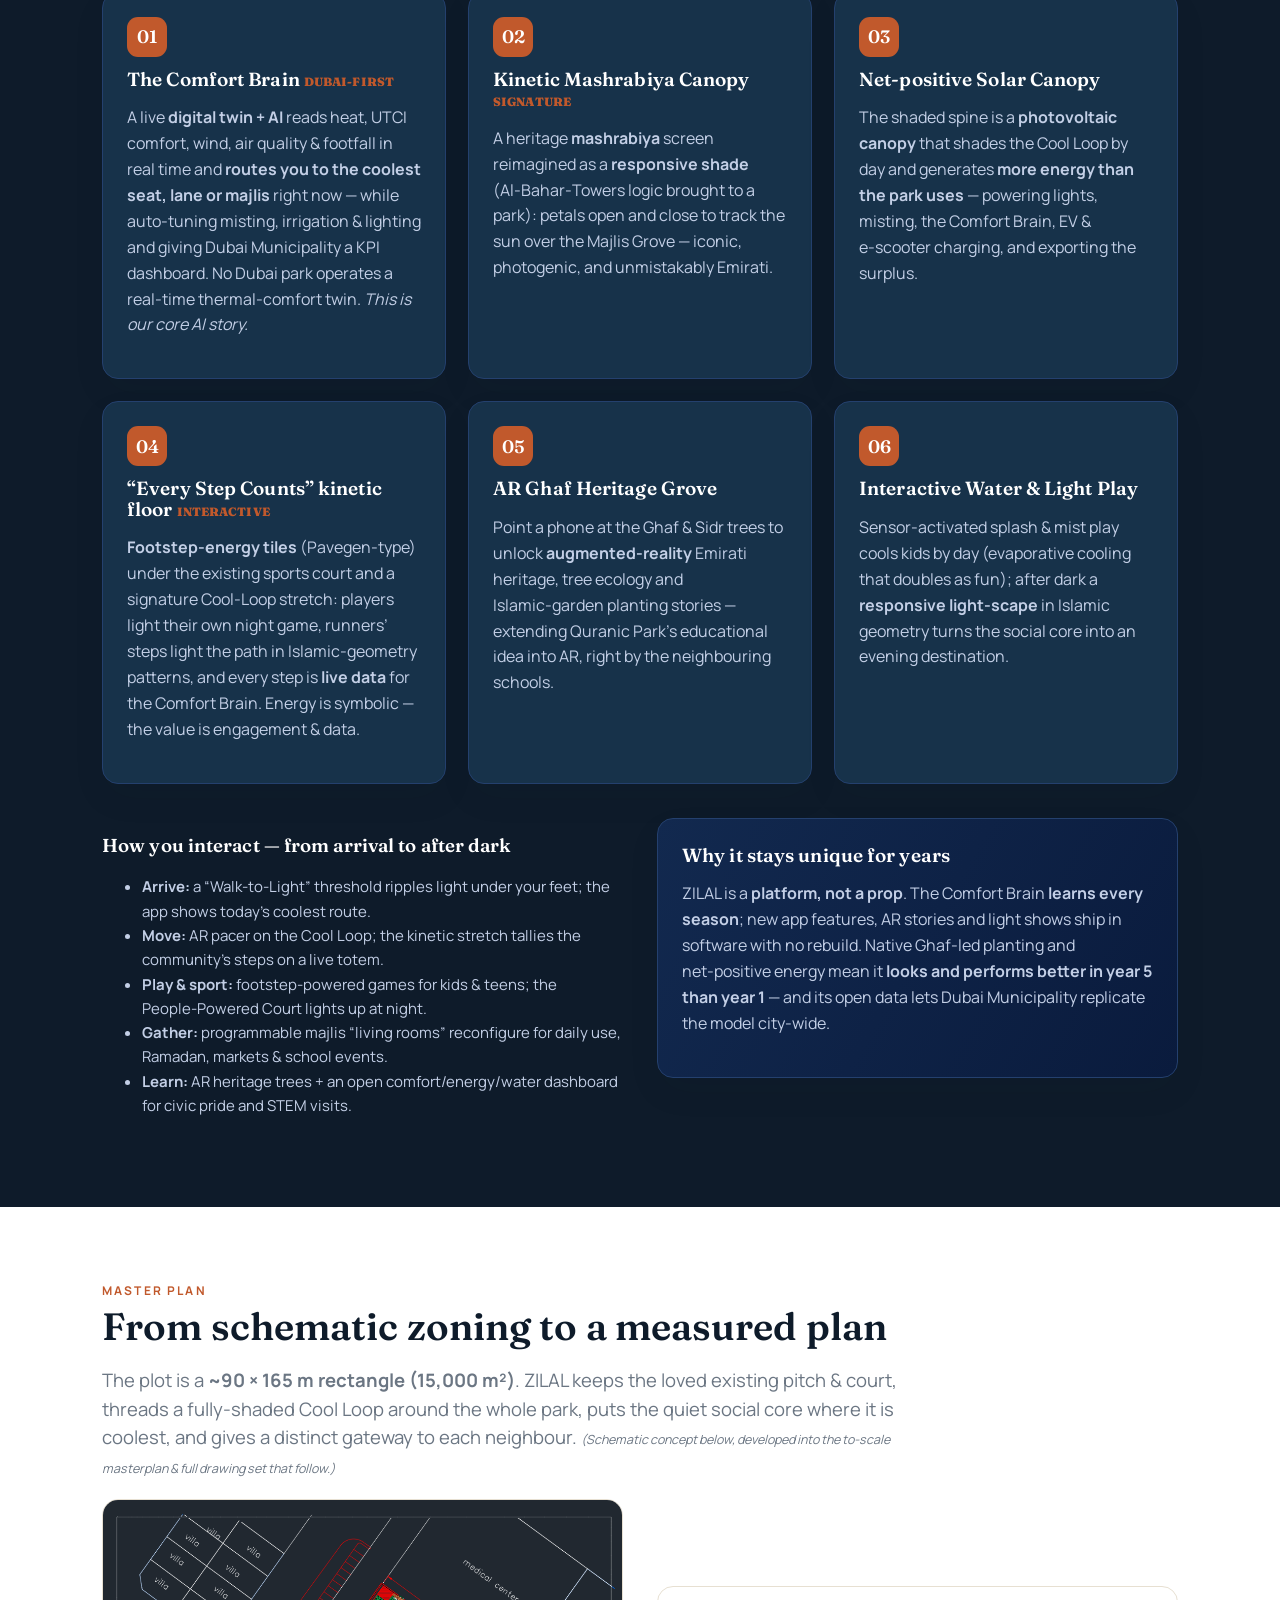
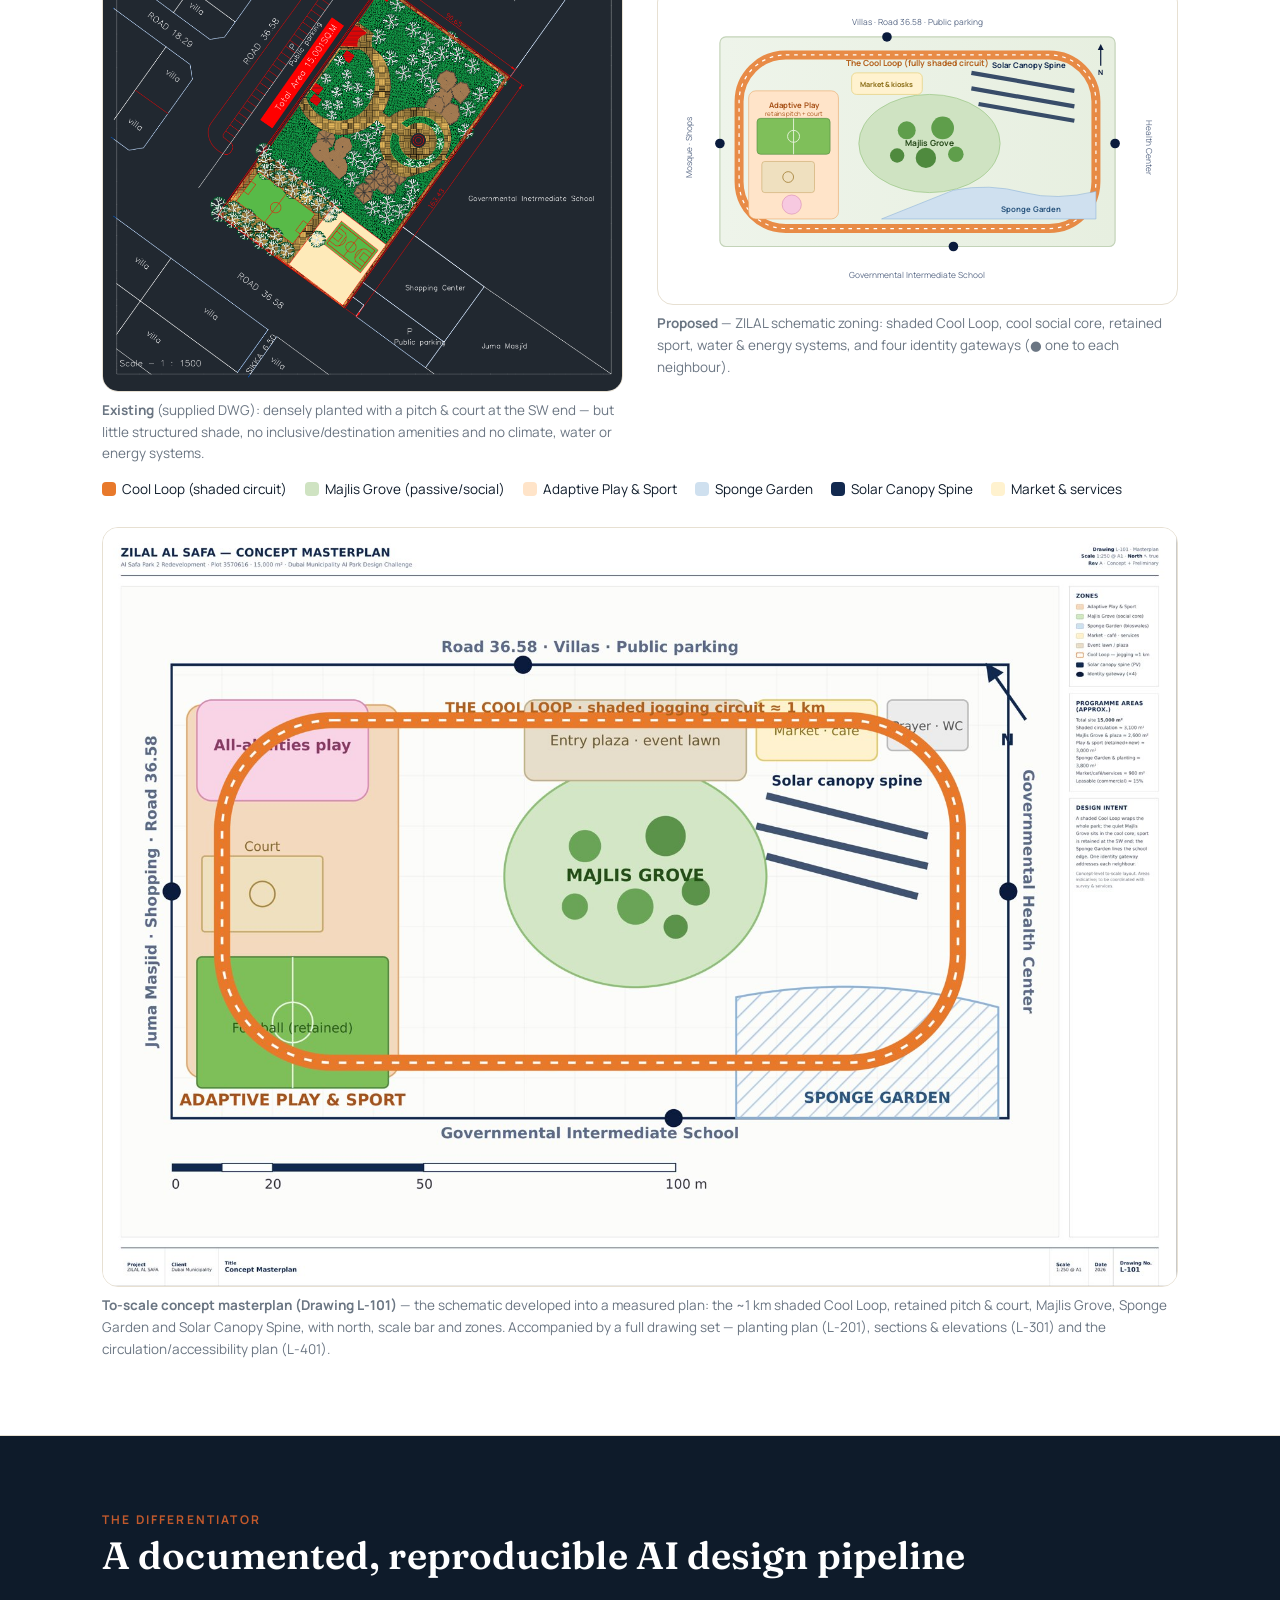
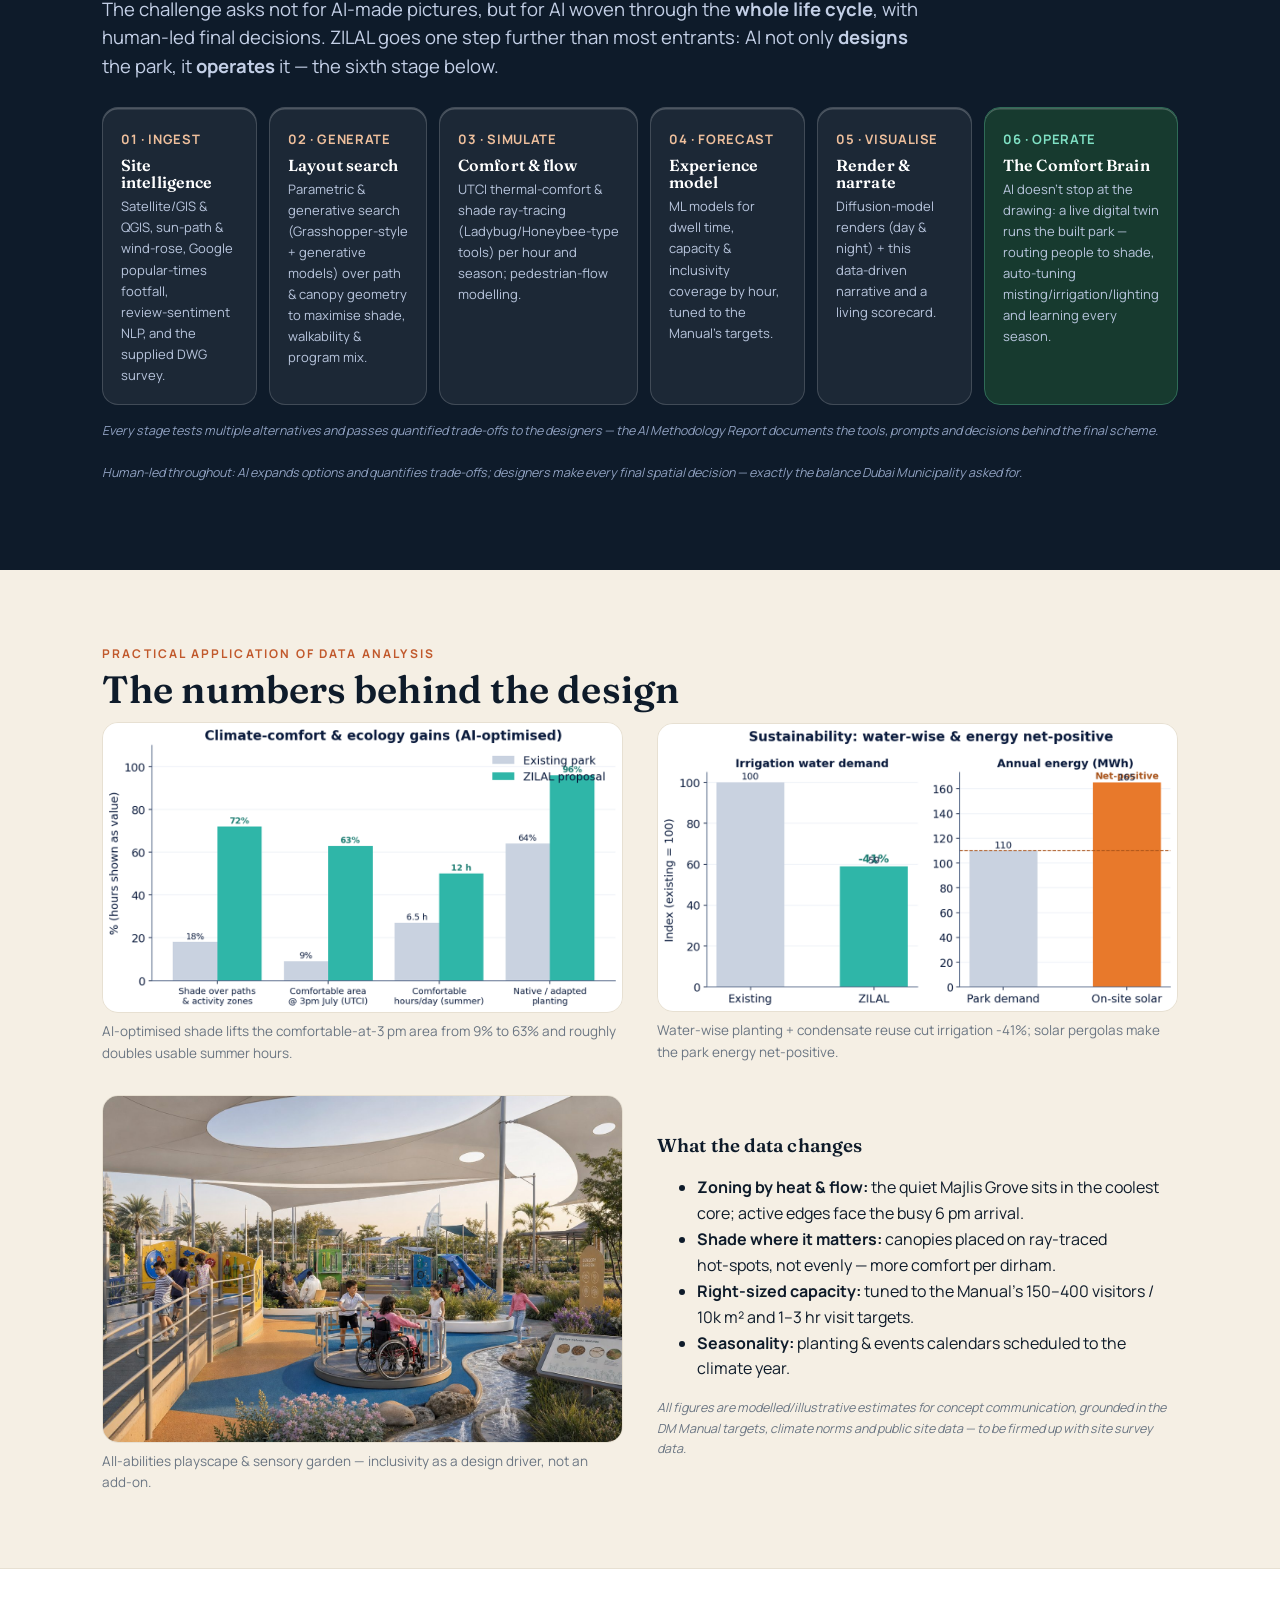
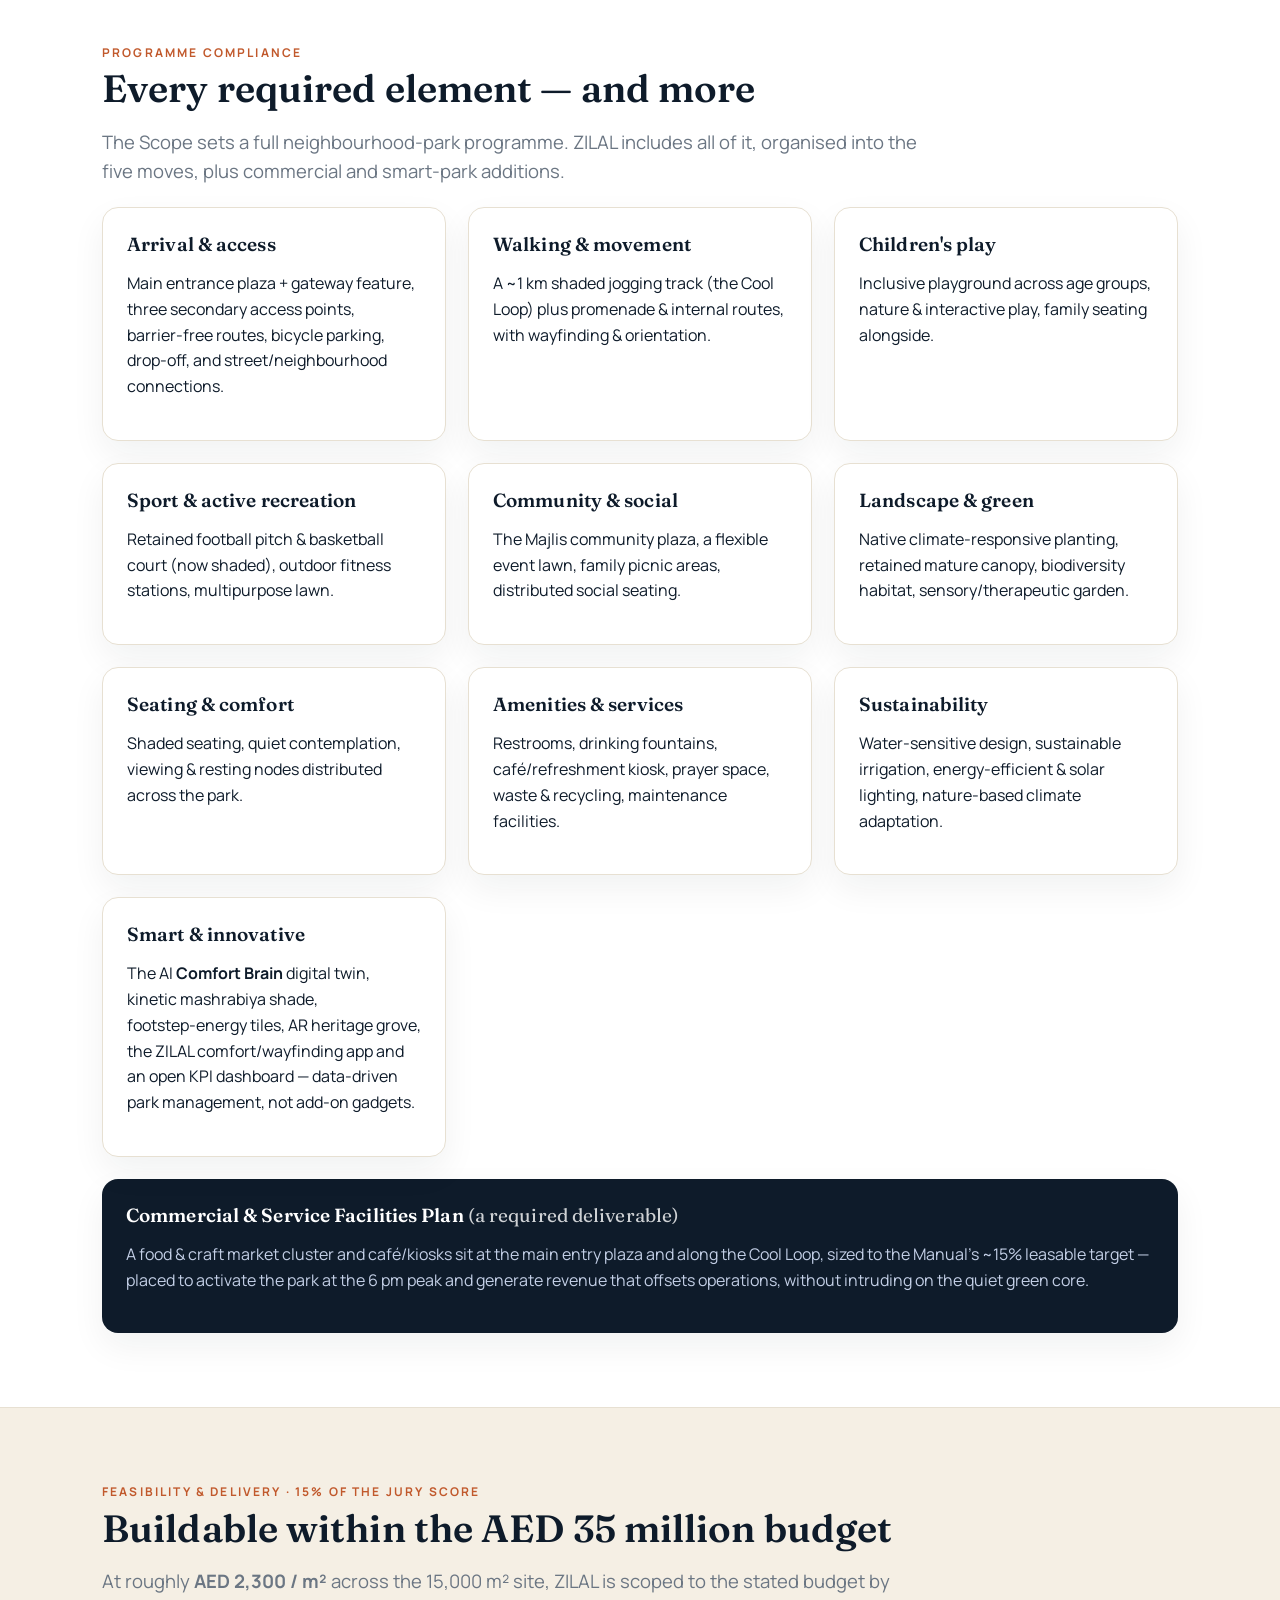
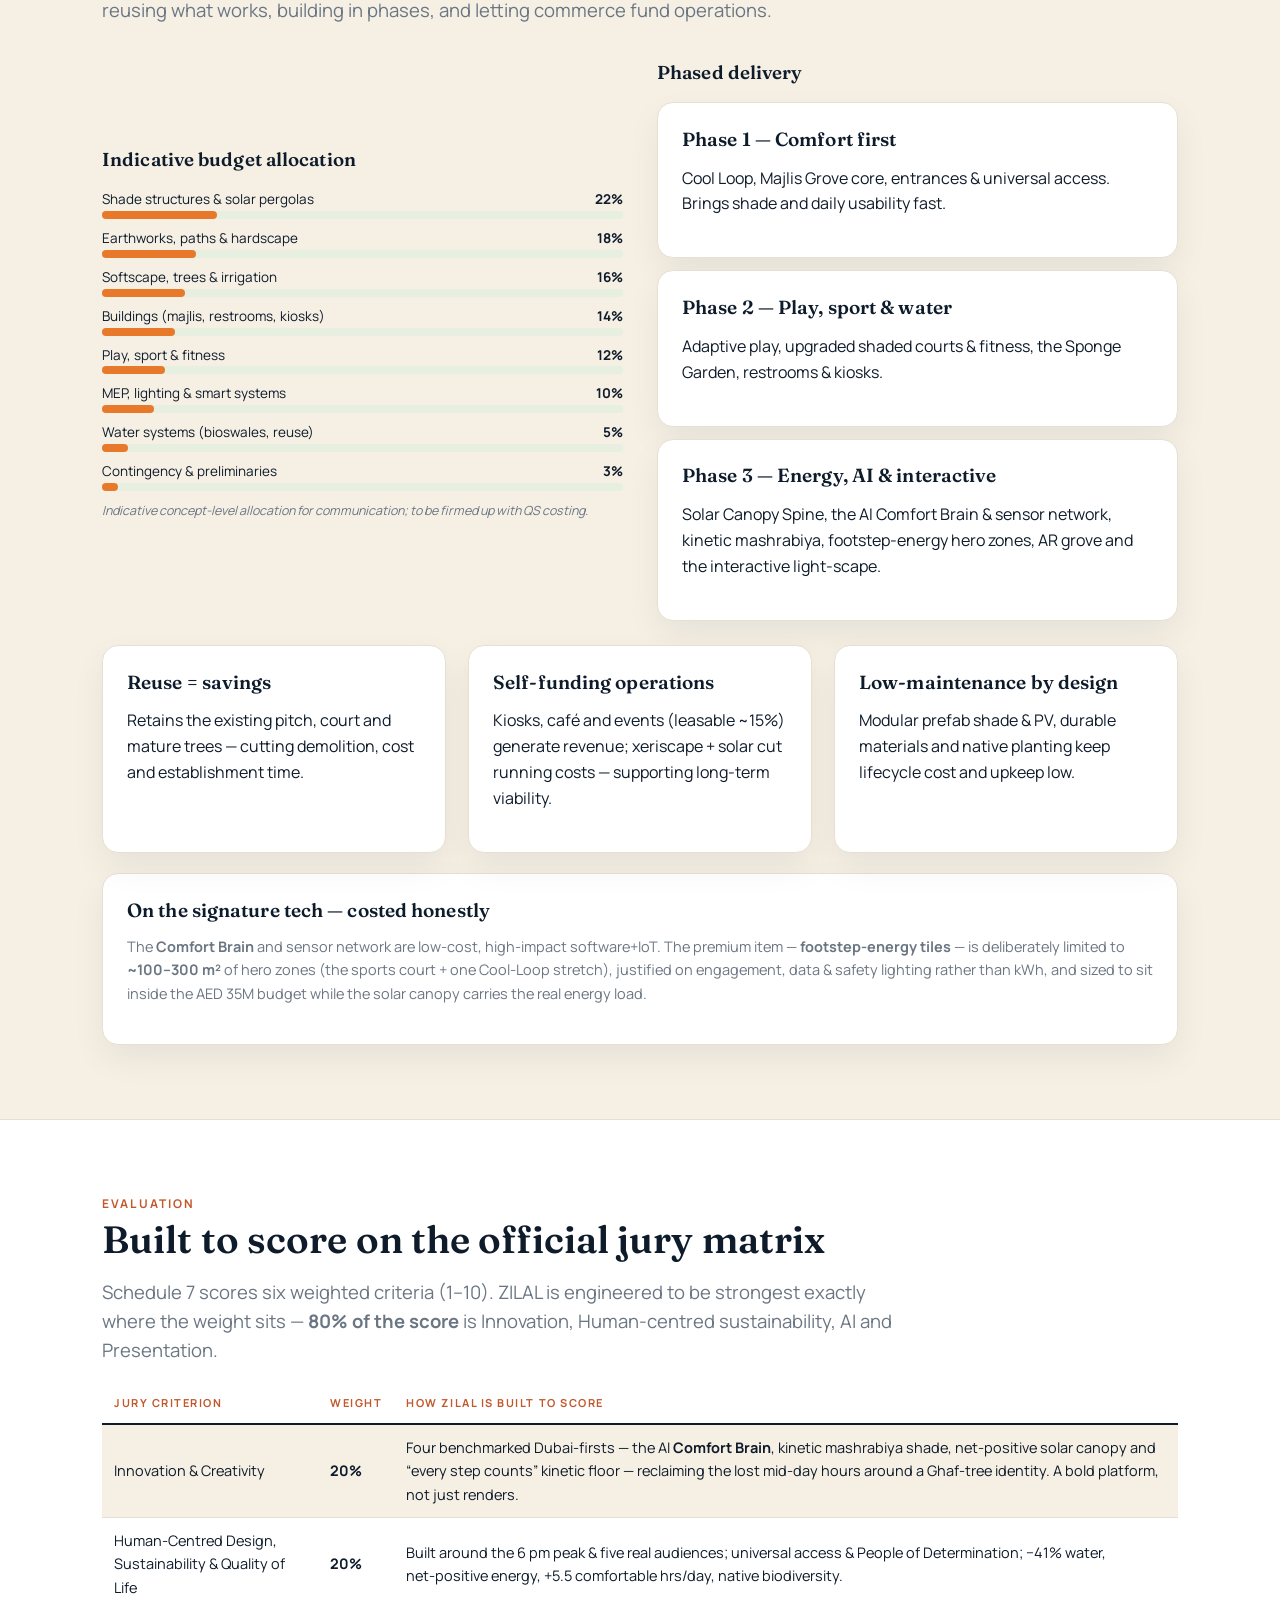
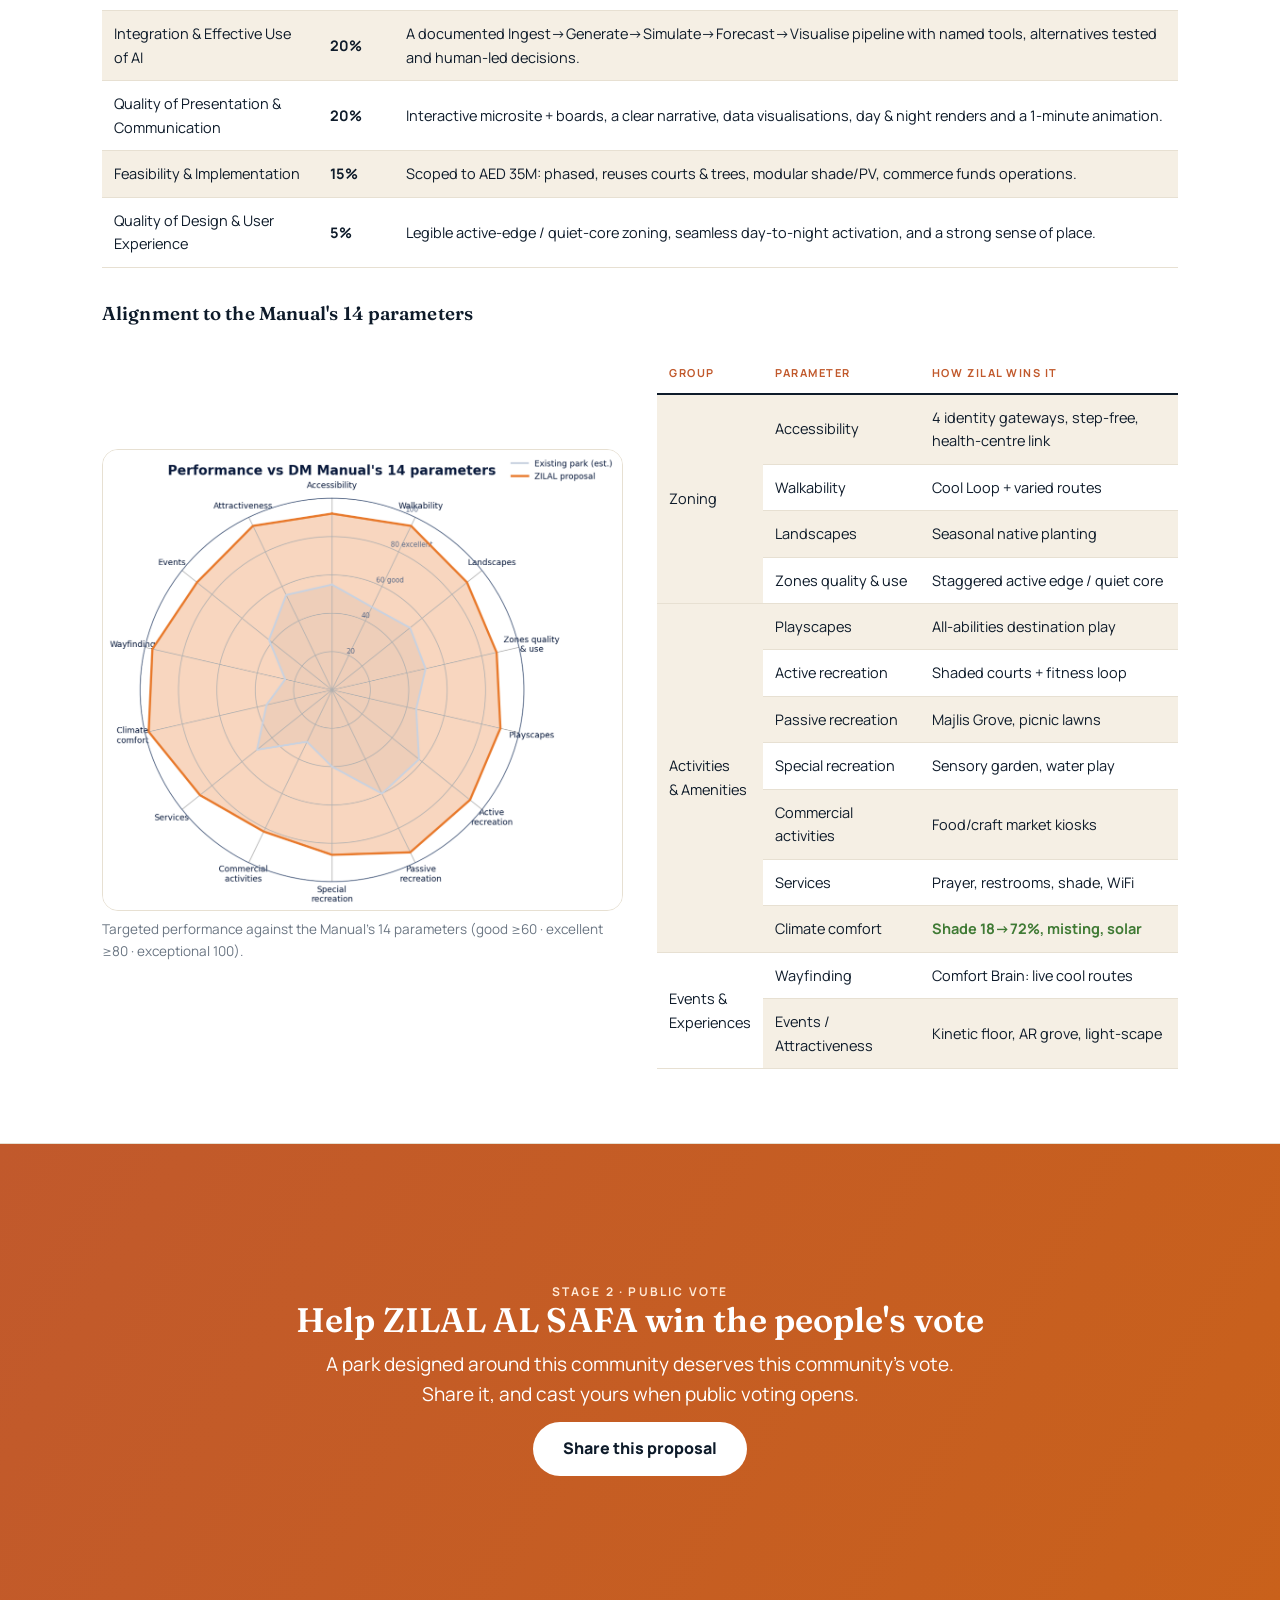
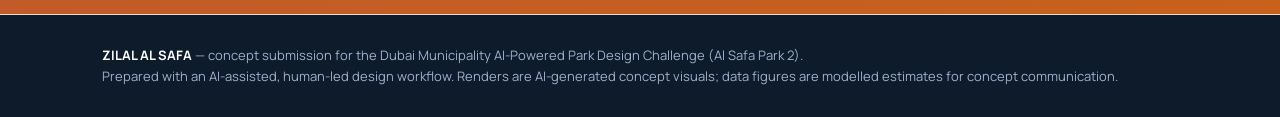
==== commit 018ea43a: "Premium visual redesign: Fraunces/Manrope typography, ink/sand/terracotta palette, glassmorphism acr" ====
--- a/site/index.html
+++ b/site/index.html
@@ -5,41 +5,49 @@
 <meta name="viewport" content="width=device-width, initial-scale=1.0">
 <title>ZILAL AL SAFA — AI-designed regeneration of Al Safa Park 2</title>
 <style>
+  @import url('../assets/fonts/fonts.css');
   :root{
-    --navy:#0a1b3d; --navy2:#12294f; --sand:#f3ece1; --sand2:#e7dcc8;
-    --orange:#E8792B; --teal:#2fb6a8; --green:#5F9E4B; --ink:#0a1b3d;
-    --muted:#5b6b88; --line:#dfe5ef;
+    --navy:#0E1B2A; --navy2:#17324a; --sand:#F5EFE4; --sand2:#EBE2D1;
+    --orange:#C1592C; --teal:#2F6F5E; --green:#3f7a34; --ink:#0E1B2A;
+    --muted:#6b7683; --line:#E7E0D2;
   }
   *{box-sizing:border-box}
   html{scroll-behavior:smooth}
-  body{margin:0;font-family:'Segoe UI',system-ui,-apple-system,Helvetica,Arial,sans-serif;color:var(--ink);background:#fff;line-height:1.6}
-  h1,h2,h3{line-height:1.15;letter-spacing:-.01em}
+  body{margin:0;font-family:'Manrope',system-ui,-apple-system,Helvetica,Arial,sans-serif;color:var(--ink);background:#fff;line-height:1.62;-webkit-font-smoothing:antialiased}
+  h1,h2,h3,h4{font-family:'Fraunces',Georgia,serif;line-height:1.08;letter-spacing:.1px;font-weight:600}
   a{color:var(--orange);text-decoration:none}
+  /* glass */
+  .glass{background:rgba(255,255,255,.10);border:1px solid rgba(255,255,255,.28);
+    backdrop-filter:blur(16px) saturate(150%);-webkit-backdrop-filter:blur(16px) saturate(150%);
+    box-shadow:0 18px 50px rgba(0,0,0,.30), inset 0 1.5px 0 rgba(255,255,255,.5)}
   .wrap{max-width:1120px;margin:0 auto;padding:0 22px}
   .eyebrow{text-transform:uppercase;letter-spacing:.18em;font-size:12px;font-weight:700;color:var(--orange)}
   /* top nav */
-  nav{position:sticky;top:0;z-index:50;background:rgba(10,27,61,.96);backdrop-filter:blur(6px)}
+  nav{position:sticky;top:0;z-index:50;background:rgba(14,27,42,.72);backdrop-filter:blur(16px) saturate(150%);-webkit-backdrop-filter:blur(16px) saturate(150%);border-bottom:1px solid rgba(255,255,255,.10)}
   nav .wrap{display:flex;align-items:center;justify-content:space-between;height:60px}
-  nav .brand{color:#fff;font-weight:800;letter-spacing:.02em;font-size:15px}
+  nav .brand{color:#fff;font-family:'Fraunces',Georgia,serif;font-weight:600;letter-spacing:.04em;font-size:18px}
   nav .brand span{color:var(--orange)}
   nav ul{display:flex;gap:22px;list-style:none;margin:0;padding:0}
   nav ul a{color:#cfe;opacity:.85;color:#e7edf7;font-size:14px;font-weight:600}
   nav ul a:hover{color:var(--orange)}
   @media(max-width:820px){nav ul{display:none}}
   /* hero */
-  .hero{position:relative;min-height:88vh;display:flex;align-items:flex-end;color:#fff;
-    background:linear-gradient(180deg,rgba(10,27,61,.15),rgba(10,27,61,.55) 55%,rgba(10,27,61,.92)),url('img/aerial.jpg') center/cover}
-  .hero .wrap{padding-bottom:52px;padding-top:80px}
-  .hero .ar{font-size:20px;letter-spacing:.3em;color:#ffd9b0;font-weight:600}
-  .hero h1{font-size:64px;margin:.12em 0 .1em;font-weight:800}
-  .hero .tag{font-size:22px;max-width:720px;color:#eaf0fb;font-weight:400}
-  .hero .pill{display:inline-block;margin-top:18px;background:rgba(255,255,255,.14);border:1px solid rgba(255,255,255,.3);
-    padding:7px 14px;border-radius:40px;font-size:13px;font-weight:600}
+  .hero{position:relative;min-height:92vh;display:flex;align-items:flex-end;color:#fff;
+    background:linear-gradient(160deg,rgba(14,27,42,.30),rgba(14,27,42,.55) 55%,rgba(11,20,34,.92)),url('img/aerial.jpg') center/cover}
+  .hero .wrap{padding-bottom:56px;padding-top:80px}
+  .hero .panel{display:inline-block;max-width:760px;padding:34px 40px 38px;border-radius:22px}
+  .hero .ar{font-family:'Fraunces',Georgia,serif;font-size:22px;letter-spacing:.22em;color:#eebf9c;font-weight:400}
+  .hero h1{font-size:66px;margin:.14em 0 .12em;font-weight:600;letter-spacing:.3px}
+  .hero h1 em{font-style:italic;color:#eebf9c;font-weight:500}
+  .hero .tag{font-size:21px;max-width:640px;color:#e7edf5;font-weight:400;line-height:1.5}
+  .hero .rule{width:64px;height:3px;background:var(--orange);margin:20px 0 0;border-radius:3px;box-shadow:0 0 14px rgba(193,89,44,.6)}
+  .hero .pill{display:inline-block;margin-top:18px;background:rgba(255,255,255,.14);border:1px solid rgba(255,255,255,.32);
+    padding:8px 16px;border-radius:40px;font-size:13px;font-weight:600}
   @media(max-width:720px){.hero h1{font-size:40px}.hero .tag{font-size:18px}}
   /* stat strip */
   .stats{background:var(--navy);color:#fff}
   .stats .wrap{display:grid;grid-template-columns:repeat(6,1fr);gap:12px;padding:26px 22px}
-  .stat b{display:block;font-size:30px;color:var(--orange);font-weight:800}
+  .stat b{display:block;font-family:'Fraunces',Georgia,serif;font-size:32px;color:#eebf9c;font-weight:600}
   .stat small{color:#b9c6de;font-size:12.5px;line-height:1.35;display:block}
   @media(max-width:820px){.stats .wrap{grid-template-columns:repeat(2,1fr)}}
   /* sections */
@@ -47,16 +55,16 @@
   section.alt{background:var(--sand)}
   section.dark{background:var(--navy);color:#fff;border-bottom:none}
   section.dark h2,section.dark h3{color:#fff}
-  h2.title{font-size:34px;margin:.15em 0 .3em}
-  .lead{font-size:19px;color:var(--muted);max-width:820px}
+  h2.title{font-size:38px;margin:.15em 0 .32em;font-weight:600}
+  .lead{font-size:18.5px;color:var(--muted);max-width:820px;line-height:1.55}
   section.dark .lead{color:#c3cfe6}
   .grid2{display:grid;grid-template-columns:1fr 1fr;gap:34px;align-items:center}
   .grid3{display:grid;grid-template-columns:repeat(3,1fr);gap:22px}
   @media(max-width:820px){.grid2,.grid3{grid-template-columns:1fr}}
-  .card{background:#fff;border:1px solid var(--line);border-radius:16px;padding:24px;box-shadow:0 10px 30px rgba(10,27,61,.05)}
+  .card{background:#fff;border:1px solid var(--line);border-radius:16px;padding:24px;box-shadow:0 14px 34px rgba(14,27,42,.06)}
   section.alt .card{background:#fff}
   .card h3{margin:.1em 0 .35em;font-size:19px}
-  .card .n{width:38px;height:38px;border-radius:10px;background:var(--orange);color:#fff;display:flex;align-items:center;justify-content:center;font-weight:800;margin-bottom:12px}
+  .card .n{width:40px;height:40px;border-radius:11px;background:var(--orange);color:#fff;display:flex;align-items:center;justify-content:center;font-family:'Fraunces',Georgia,serif;font-weight:600;font-size:18px;margin-bottom:12px}
   figure{margin:0}
   figure img{width:100%;border-radius:16px;display:block;border:1px solid var(--line)}
   figcaption{color:var(--muted);font-size:13.5px;margin-top:8px}
@@ -64,8 +72,8 @@
   .chip{display:inline-block;background:var(--sand2);color:var(--navy2);border-radius:30px;padding:5px 12px;font-size:12.5px;font-weight:600;margin:3px 4px 3px 0}
   /* pipeline */
   .pipe{display:grid;grid-template-columns:repeat(6,1fr);gap:12px;margin-top:26px}
-  .pipe .step{background:var(--navy2);border:1px solid #24406e;border-radius:14px;padding:18px}
-  .pipe .step b{color:var(--orange);font-size:13px;letter-spacing:.05em}
+  .pipe .step{background:rgba(255,255,255,.06);border:1px solid rgba(255,255,255,.16);border-radius:16px;padding:18px;box-shadow:inset 0 1.5px 0 rgba(255,255,255,.22)}
+  .pipe .step b{color:#eebf9c;font-size:13px;letter-spacing:.05em}
   .pipe .step h4{margin:.35em 0 .3em;font-size:16px;color:#fff}
   .pipe .step p{margin:0;font-size:13px;color:#b9c6de}
   @media(max-width:820px){.pipe{grid-template-columns:1fr 1fr}}
@@ -73,7 +81,7 @@
   /* table */
   table{width:100%;border-collapse:collapse;font-size:14.5px;margin-top:10px}
   th,td{text-align:left;padding:11px 12px;border-bottom:1px solid var(--line)}
-  th{background:var(--navy);color:#fff;font-weight:600}
+  th{background:transparent;color:var(--orange);font-weight:700;font-size:11px;letter-spacing:.14em;text-transform:uppercase;border-bottom:2px solid var(--ink)}
   tr:nth-child(even){background:var(--sand)}
   .tag2{color:var(--green);font-weight:700}
   /* plan svg */
@@ -110,10 +118,13 @@
 
 <!-- HERO -->
 <header class="hero"><div class="wrap">
-  <div class="ar">ظِلال الصفا</div>
-  <h1>ZILAL AL SAFA</h1>
-  <div class="tag">An AI‑designed, self‑cooling neighbourhood oasis for <b>Al Safa Park 2</b> — the first Dubai park <b>designed, simulated <i>and</i> operated by an AI comfort brain</b>, where every path, canopy and tree is placed by data, and every step you take shapes the park.</div>
-  <div class="pill">Dubai Municipality · World's First AI‑Powered Park Design Challenge</div>
+  <div class="panel glass">
+    <div class="ar">ظِلال الصفا</div>
+    <h1>ZILAL <em>AL&nbsp;SAFA</em></h1>
+    <div class="tag">An AI‑designed, self‑cooling neighbourhood oasis for <b>Al Safa Park 2</b> — the first Dubai park <b>designed, simulated and operated by an AI comfort brain</b>, where every path, canopy and tree is placed by data, and every step you take shapes the park.</div>
+    <div class="rule"></div>
+    <div class="pill">Dubai Municipality · World's First AI‑Powered Park Design Challenge</div>
+  </div>
 </div></header>
 
 <!-- STAT STRIP -->
